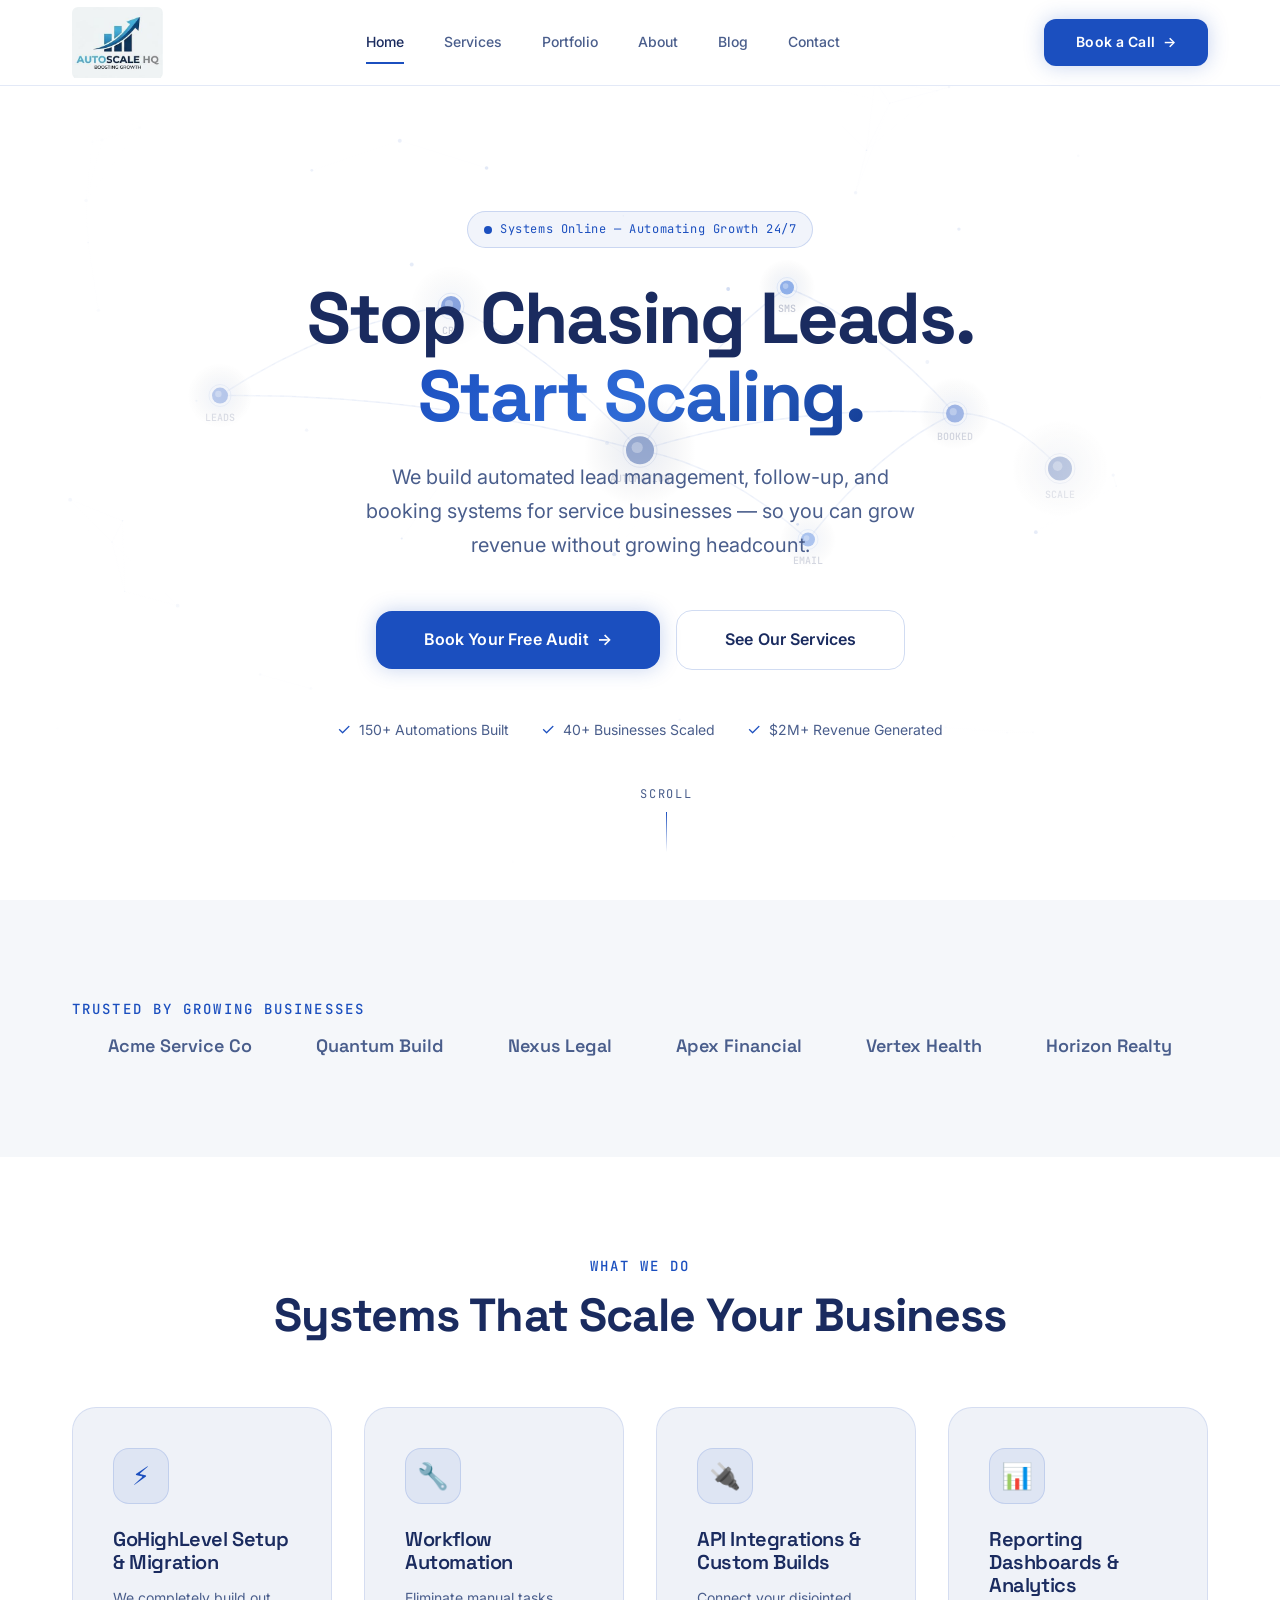
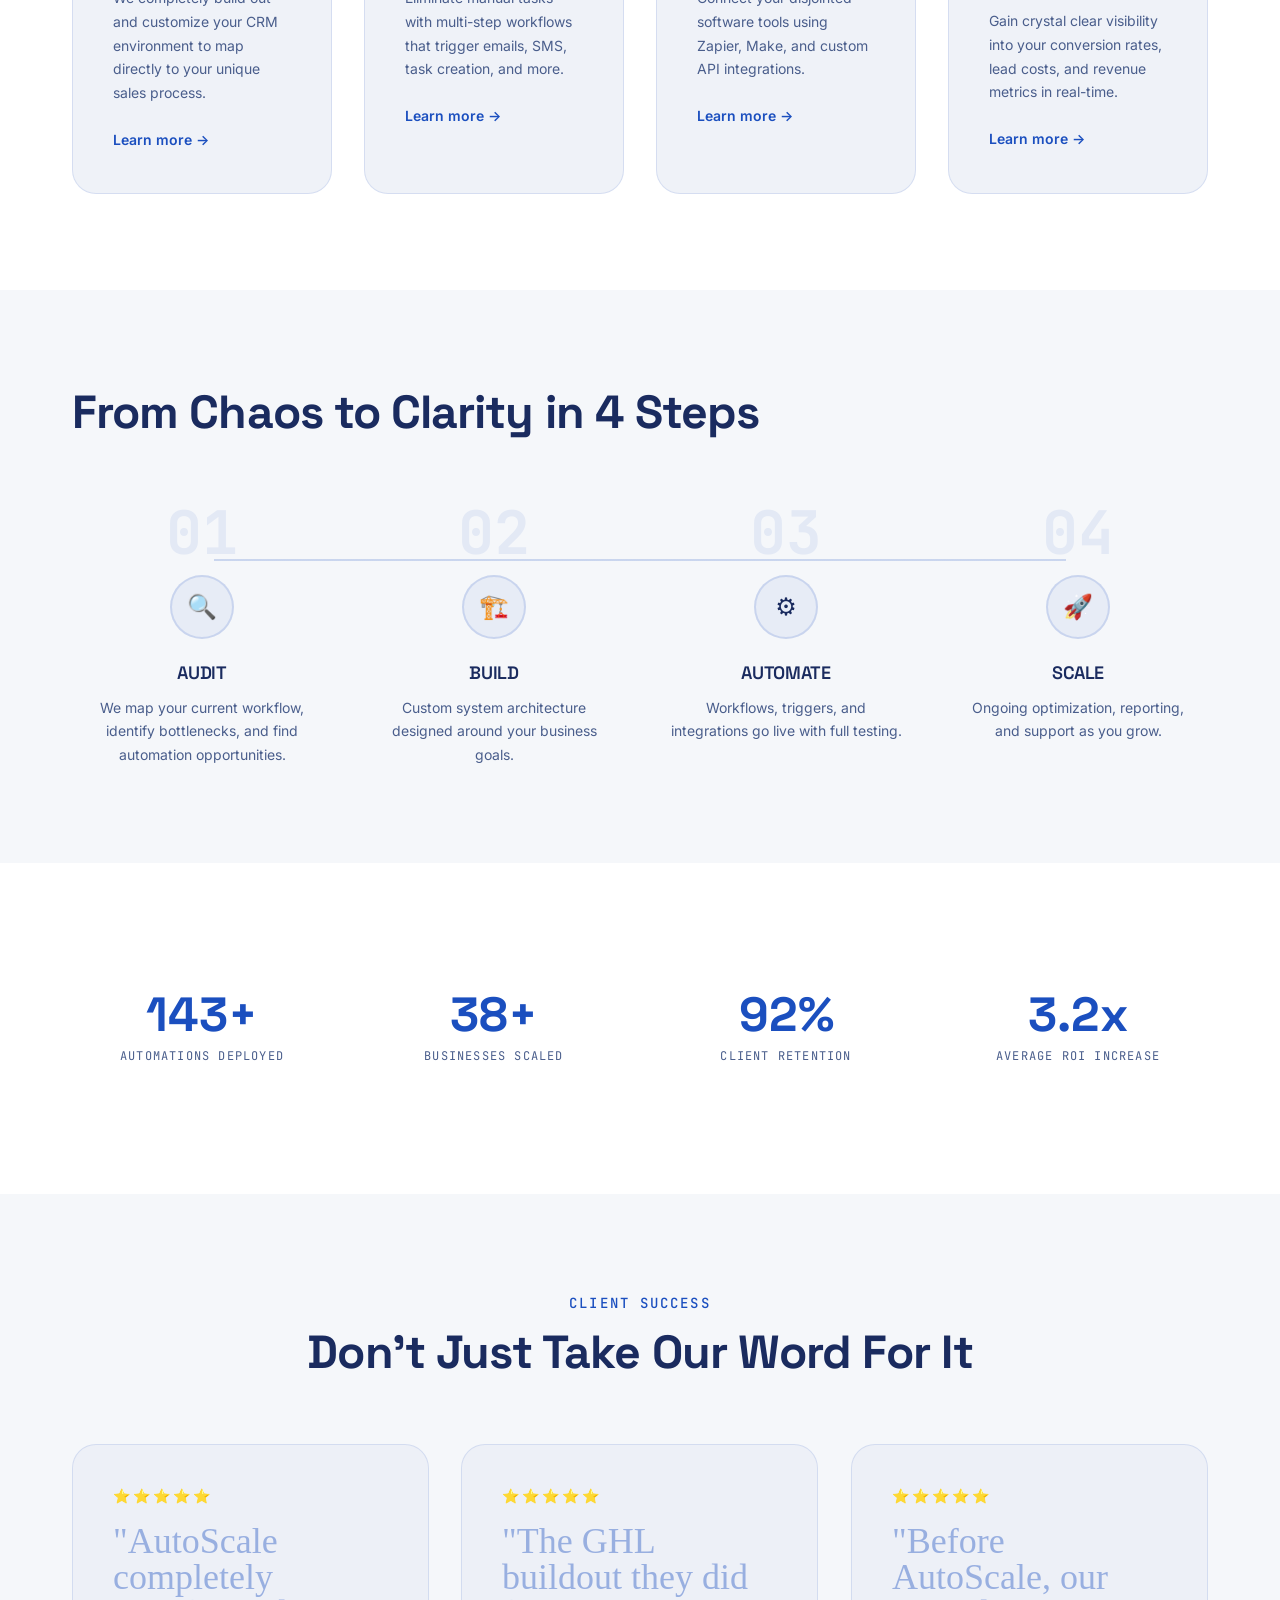
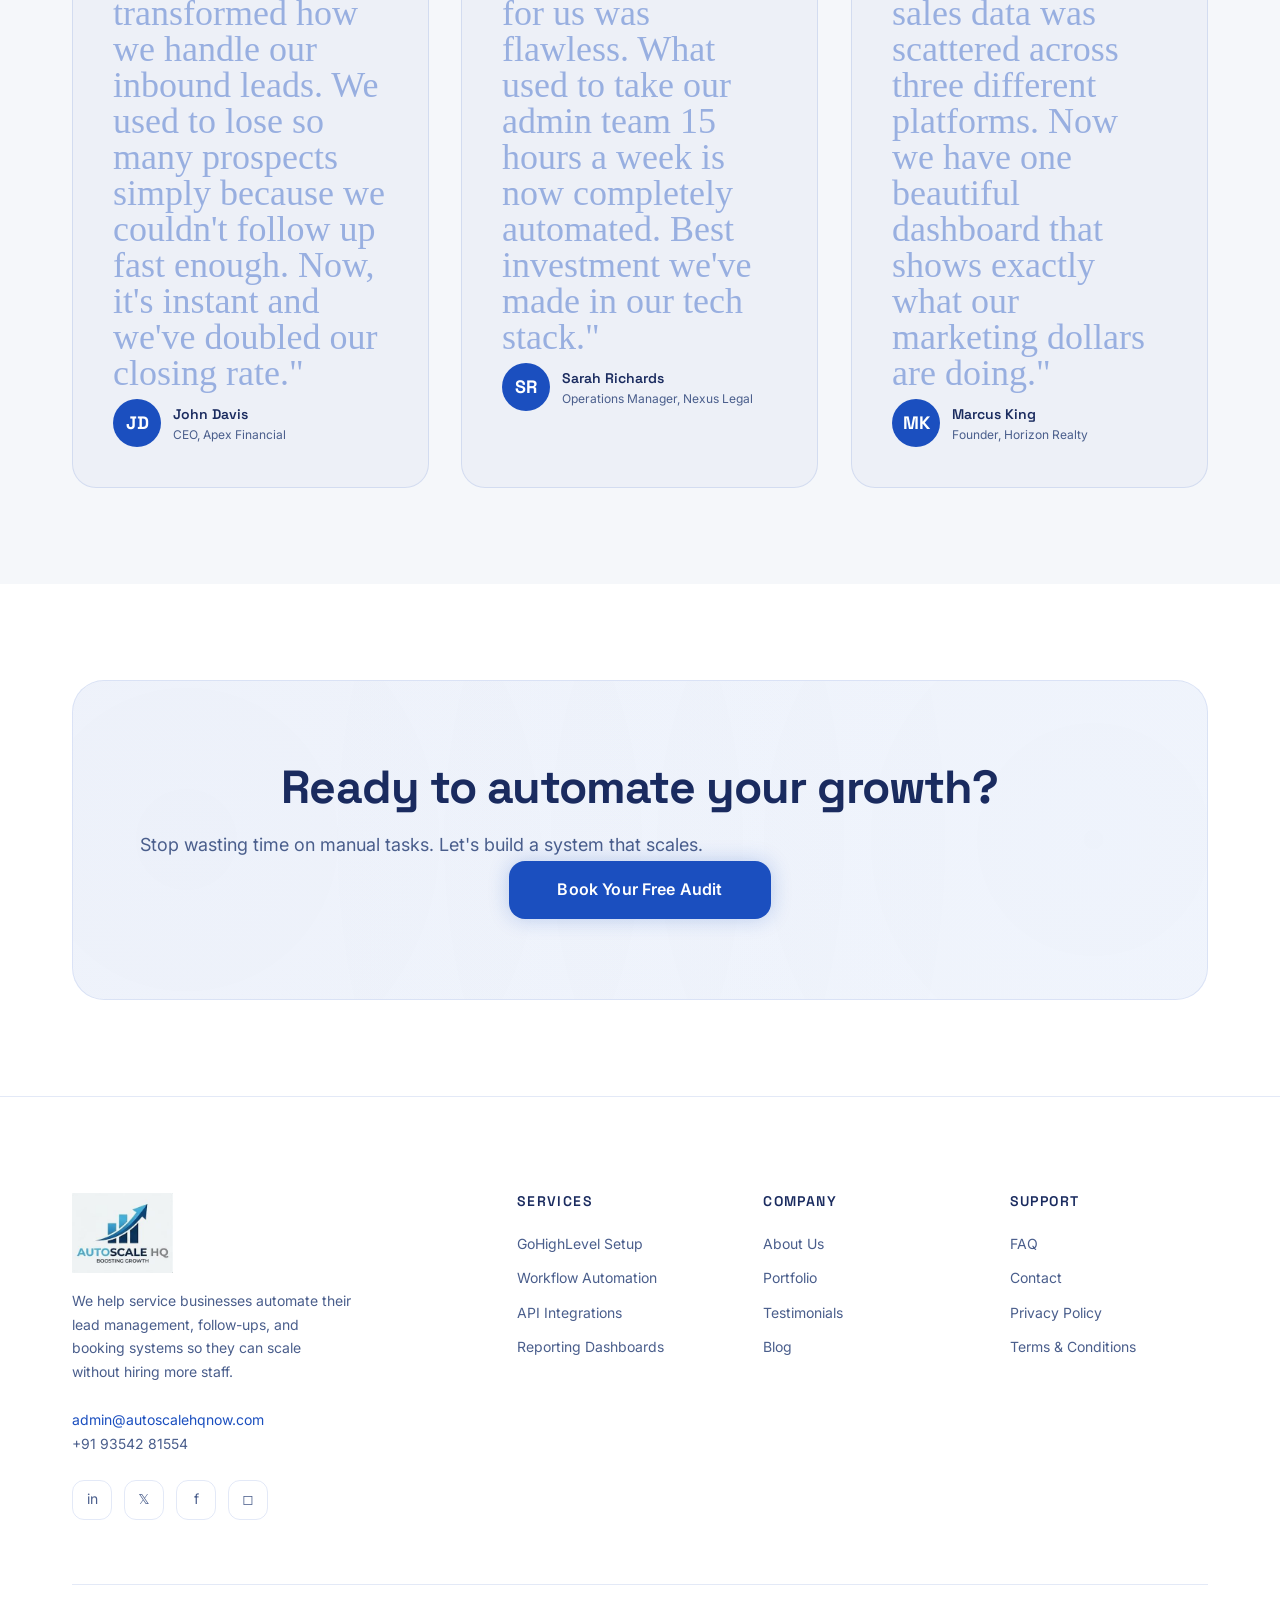
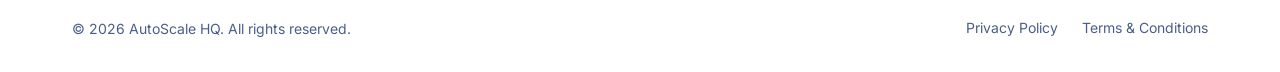
==== index.html @ 23f678e8 "feat: update logo and favicon suite, update phone number, and fix newsletter styling" ====
<!DOCTYPE html>
<html lang="en">
<head>
  <meta charset="UTF-8">
  <meta name="viewport" content="width=device-width, initial-scale=1.0">
  <title>Home — AutoScale HQ</title>
  <!-- Favicon -->
  <link rel="icon" type="image/png" sizes="32x32" href="assets/favicon-32x32.png">
  <link rel="icon" type="image/png" sizes="16x16" href="assets/favicon-16x16.png">
  <link rel="apple-touch-icon" sizes="180x180" href="assets/apple-touch-icon.png">
  <link rel="shortcut icon" href="favicon.ico">
  <meta name="description" content="We build automated lead management, follow-up, and booking systems for service businesses — so you can grow revenue without growing headcount.">
  <meta property="og:title" content="Home — AutoScale HQ">
  <meta property="og:description" content="We build automated lead management, follow-up, and booking systems for service businesses — so you can grow revenue without growing headcount.">
  <meta property="og:type" content="website">
  <link rel="preconnect" href="https://fonts.googleapis.com">
  <link rel="preconnect" href="https://fonts.gstatic.com" crossorigin>
  <link href="https://fonts.googleapis.com/css2?family=Inter:wght@400;500;600;700&family=JetBrains+Mono:wght@400;500&family=Space+Grotesk:wght@500;600;700&display=swap" rel="stylesheet">
  <link rel="stylesheet" href="css/design-system.css">
  <link rel="stylesheet" href="css/components.css">
  <link rel="stylesheet" href="css/animations.css">
  <link rel="stylesheet" href="css/pages.css">
  <link rel="stylesheet" href="css/hero.css">
</head>
<body>

  <!-- HERO SECTION -->
  <section class="hero" id="hero">
    <canvas id="hero-canvas" class="hero-canvas"></canvas>
    <div class="hero-overlay"></div>
    <div class="hero-content">
      <div class="hero-badge reveal">
        <span class="pulse"></span>
        Systems Online — Automating Growth 24/7
      </div>
      <h1 class="hero-title reveal stagger-1">
        Stop Chasing Leads.<br>
        <span class="highlight">Start Scaling.</span>
      </h1>
      <p class="hero-subtitle reveal stagger-2">We build automated lead management, follow-up, and booking systems for service businesses — so you can grow revenue without growing headcount.</p>
      <div class="hero-ctas reveal stagger-3">
        <a href="contact.html" id="btn-hero-book" class="btn btn-primary btn-lg btn-magnetic">Book Your Free Audit <span class="arrow">→</span></a>
        <a href="services.html" id="btn-hero-services" class="btn btn-ghost btn-lg">See Our Services</a>
      </div>
      <div class="hero-proof reveal stagger-4">
        <div class="hero-proof-item"><span class="hero-proof-icon">✓</span> 150+ Automations Built</div>
        <div class="hero-proof-item"><span class="hero-proof-icon">✓</span> 40+ Businesses Scaled</div>
        <div class="hero-proof-item"><span class="hero-proof-icon">✓</span> $2M+ Revenue Generated</div>
      </div>
    </div>
    <div class="hero-scroll reveal stagger-5">
      <span>Scroll</span>
      <div class="hero-scroll-line"></div>
    </div>
  </section>

  <!-- TRUSTED BY SECTION -->
  <section class="section section-medium" id="trusted-by">
    <div class="container">
      <div class="section-label text-center mb-4 reveal">Trusted by growing businesses</div>
      <div class="logo-bar reveal stagger-1" data-stagger>
        <div class="logo-bar-item">Acme Service Co</div>
        <div class="logo-bar-item">Quantum Build</div>
        <div class="logo-bar-item">Nexus Legal</div>
        <div class="logo-bar-item">Apex Financial</div>
        <div class="logo-bar-item">Vertex Health</div>
        <div class="logo-bar-item">Horizon Realty</div>
      </div>
    </div>
  </section>

  <!-- SERVICES OVERVIEW SECTION -->
  <section class="section section-dark" id="services-overview">
    <div class="container">
      <div class="section-header text-center reveal">
        <div class="section-label">What We Do</div>
        <h2 class="section-title">Systems That Scale Your Business</h2>
      </div>
      
      <div class="grid grid-4 gap-6" data-stagger>
        <!-- Service 1 -->
        <div class="card-glass reveal">
          <div class="card-icon">⚡</div>
          <h3 class="card-title">GoHighLevel Setup & Migration</h3>
          <p class="card-text">We completely build out and customize your CRM environment to map directly to your unique sales process.</p>
          <a href="services.html#gohighlevel" id="link-service-ghl" class="card-link">Learn more →</a>
        </div>
        
        <!-- Service 2 -->
        <div class="card-glass reveal">
          <div class="card-icon">🔧</div>
          <h3 class="card-title">Workflow Automation</h3>
          <p class="card-text">Eliminate manual tasks with multi-step workflows that trigger emails, SMS, task creation, and more.</p>
          <a href="services.html#workflow" id="link-service-workflow" class="card-link">Learn more →</a>
        </div>
        
        <!-- Service 3 -->
        <div class="card-glass reveal">
          <div class="card-icon">🔌</div>
          <h3 class="card-title">API Integrations & Custom Builds</h3>
          <p class="card-text">Connect your disjointed software tools using Zapier, Make, and custom API integrations.</p>
          <a href="services.html#api" id="link-service-api" class="card-link">Learn more →</a>
        </div>
        
        <!-- Service 4 -->
        <div class="card-glass reveal">
          <div class="card-icon">📊</div>
          <h3 class="card-title">Reporting Dashboards & Analytics</h3>
          <p class="card-text">Gain crystal clear visibility into your conversion rates, lead costs, and revenue metrics in real-time.</p>
          <a href="services.html#analytics" id="link-service-analytics" class="card-link">Learn more →</a>
        </div>
      </div>
    </div>
  </section>

  <!-- PROCESS SECTION -->
  <section class="section section-medium" id="process">
    <div class="container">
      <div class="section-header reveal">
        <h2 class="section-title">From Chaos to Clarity in 4 Steps</h2>
      </div>
      
      <div class="process-grid" data-stagger>
        <!-- Step 1 -->
        <div class="process-step reveal">
          <div class="process-number">01</div>
          <div class="process-icon">🔍</div>
          <h3 class="process-title">AUDIT</h3>
          <p class="process-text">We map your current workflow, identify bottlenecks, and find automation opportunities.</p>
        </div>
        
        <!-- Step 2 -->
        <div class="process-step reveal">
          <div class="process-number">02</div>
          <div class="process-icon">🏗️</div>
          <h3 class="process-title">BUILD</h3>
          <p class="process-text">Custom system architecture designed around your business goals.</p>
        </div>
        
        <!-- Step 3 -->
        <div class="process-step reveal">
          <div class="process-number">03</div>
          <div class="process-icon">⚙️</div>
          <h3 class="process-title">AUTOMATE</h3>
          <p class="process-text">Workflows, triggers, and integrations go live with full testing.</p>
        </div>
        
        <!-- Step 4 -->
        <div class="process-step reveal">
          <div class="process-number">04</div>
          <div class="process-icon">🚀</div>
          <h3 class="process-title">SCALE</h3>
          <p class="process-text">Ongoing optimization, reporting, and support as you grow.</p>
        </div>
      </div>
    </div>
  </section>

  <!-- RESULTS / PROOF SECTION -->
  <section class="section section-dark" id="results">
    <div class="container">
      <div class="stats-grid" data-stagger>
        <div class="stat-item reveal">
          <div class="stat-number" data-count="150" data-suffix="+">150+</div>
          <div class="stat-label">Automations Deployed</div>
        </div>
        <div class="stat-item reveal">
          <div class="stat-number" data-count="40" data-suffix="+">40+</div>
          <div class="stat-label">Businesses Scaled</div>
        </div>
        <div class="stat-item reveal">
          <div class="stat-number" data-count="97" data-suffix="%">97%</div>
          <div class="stat-label">Client Retention</div>
        </div>
        <div class="stat-item reveal">
          <div class="stat-number" data-count="3" data-suffix=".2x">3.2x</div>
          <div class="stat-label">Average ROI Increase</div>
        </div>
      </div>
    </div>
  </section>

  <!-- TESTIMONIAL SPOTLIGHT SECTION -->
  <section class="section section-medium" id="testimonials">
    <div class="container">
      <div class="section-header text-center reveal">
        <div class="section-label">Client Success</div>
        <h2 class="section-title">Don't Just Take Our Word For It</h2>
      </div>
      
      <div class="grid grid-3 gap-6" data-stagger>
        <div class="testimonial-card reveal">
          <div class="testimonial-stars">⭐⭐⭐⭐⭐</div>
          <div class="testimonial-quote">"AutoScale completely transformed how we handle our inbound leads. We used to lose so many prospects simply because we couldn't follow up fast enough. Now, it's instant and we've doubled our closing rate."</div>
          <div class="testimonial-author">
            <div class="testimonial-avatar">JD</div>
            <div>
              <div class="testimonial-name">John Davis</div>
              <div class="testimonial-role">CEO, Apex Financial</div>
            </div>
          </div>
        </div>

        <div class="testimonial-card reveal">
          <div class="testimonial-stars">⭐⭐⭐⭐⭐</div>
          <div class="testimonial-quote">"The GHL buildout they did for us was flawless. What used to take our admin team 15 hours a week is now completely automated. Best investment we've made in our tech stack."</div>
          <div class="testimonial-author">
            <div class="testimonial-avatar">SR</div>
            <div>
              <div class="testimonial-name">Sarah Richards</div>
              <div class="testimonial-role">Operations Manager, Nexus Legal</div>
            </div>
          </div>
        </div>

        <div class="testimonial-card reveal">
          <div class="testimonial-stars">⭐⭐⭐⭐⭐</div>
          <div class="testimonial-quote">"Before AutoScale, our sales data was scattered across three different platforms. Now we have one beautiful dashboard that shows exactly what our marketing dollars are doing."</div>
          <div class="testimonial-author">
            <div class="testimonial-avatar">MK</div>
            <div>
              <div class="testimonial-name">Marcus King</div>
              <div class="testimonial-role">Founder, Horizon Realty</div>
            </div>
          </div>
        </div>
      </div>
    </div>
  </section>

  <!-- CTA BANNER SECTION -->
  <section class="section section-dark" id="cta-banner-section">
    <div class="container">
      <div class="cta-banner reveal">
        <h2 class="section-title">Ready to automate your growth?</h2>
        <p class="section-subtitle">Stop wasting time on manual tasks. Let's build a system that scales.</p>
        <a href="contact.html" id="btn-bottom-cta" class="btn btn-primary btn-lg btn-magnetic">Book Your Free Audit</a>
      </div>
    </div>
  </section>

  <script src="js/node-graph.js"></script>
  <script src="js/components.js"></script>
  <script src="js/animations.js"></script>
</body>
</html>
---- css/design-system.css ----
/* ============================================
   AUTOSCALE HQ — Design System
   Tokens · Reset · Typography · Utilities
   ============================================ */

/* --- Design Tokens --- */
:root {
  /* Colors — Primary */
  --color-ink: #FFFFFF;
  --color-ink-light: #F5F7FA;
  --color-surface: #EDF0F7;
  --color-surface-2: #E2E7F0;
  --color-surface-3: #D8DEE9;
  --color-paper: #0B0F14;
  --color-paper-dark: #1A2030;

  /* Colors — Accents */
  --color-teal: #1B4FBF;
  --color-teal-dark: #143D94;
  --color-teal-light: #2E6AD6;
  --color-amber: #1B4FBF;
  --color-amber-dark: #143D94;
  --color-amber-light: #2E6AD6;
  --color-danger: #DC2626;

  /* Colors — Text */
  --color-text: #1A2B5F;
  --color-text-muted: #4A5E8C;
  --color-text-dark: #FFFFFF;

  /* Colors — Borders & Overlays */
  --color-border: rgba(27, 79, 191, 0.12);
  --color-border-light: rgba(27, 79, 191, 0.20);

  /* Glow FX */
  --glow-teal: 0 0 20px rgba(27, 79, 191, 0.25);
  --glow-teal-lg: 0 0 40px rgba(27, 79, 191, 0.15);
  --glow-amber: 0 0 20px rgba(27, 79, 191, 0.25);

  /* Typography */
  --font-heading: 'Space Grotesk', system-ui, -apple-system, sans-serif;
  --font-body: 'Inter', system-ui, -apple-system, sans-serif;
  --font-mono: 'JetBrains Mono', 'Fira Code', monospace;

  /* Type Scale */
  --text-xs: 0.75rem;
  --text-sm: 0.875rem;
  --text-base: 1rem;
  --text-lg: 1.125rem;
  --text-xl: 1.25rem;
  --text-2xl: 1.5rem;
  --text-3xl: 1.875rem;
  --text-4xl: 2.25rem;
  --text-5xl: 3rem;
  --text-6xl: 3.75rem;
  --text-7xl: 4.5rem;

  /* Spacing (4px base) */
  --space-1: 0.25rem;
  --space-2: 0.5rem;
  --space-3: 0.75rem;
  --space-4: 1rem;
  --space-5: 1.5rem;
  --space-6: 2rem;
  --space-7: 2.5rem;
  --space-8: 3rem;
  --space-9: 4rem;
  --space-10: 5rem;
  --space-11: 6rem;
  --space-12: 8rem;

  /* Radii */
  --radius-sm: 0.375rem;
  --radius-md: 0.75rem;
  --radius-lg: 1rem;
  --radius-xl: 1.5rem;
  --radius-2xl: 2rem;
  --radius-full: 9999px;

  /* Shadows */
  --shadow-sm: 0 1px 3px rgba(27, 79, 191, 0.08);
  --shadow-md: 0 4px 12px rgba(27, 79, 191, 0.10);
  --shadow-lg: 0 8px 32px rgba(27, 79, 191, 0.12);
  --shadow-xl: 0 16px 48px rgba(27, 79, 191, 0.15);

  /* Transitions */
  --ease-out: cubic-bezier(0.25, 1, 0.5, 1);
  --transition-fast: 150ms ease;
  --transition-base: 300ms ease;
  --transition-slow: 500ms ease;
  --transition-spring: 500ms var(--ease-out);

  /* Layout */
  --container-max: 1200px;
  --container-narrow: 800px;
  --nav-height: 86px;
}

/* --- Modern Reset --- */
*,
*::before,
*::after {
  margin: 0;
  padding: 0;
  box-sizing: border-box;
}

html {
  scroll-behavior: smooth;
  scroll-padding-top: var(--nav-height);
  -webkit-text-size-adjust: 100%;
  text-size-adjust: 100%;
}

body {
  font-family: var(--font-body);
  font-size: var(--text-base);
  line-height: 1.6;
  color: var(--color-text);
  background-color: var(--color-ink);
  -webkit-font-smoothing: antialiased;
  -moz-osx-font-smoothing: grayscale;
  overflow-x: hidden;
  min-height: 100dvh;
}

img, video, svg, picture {
  display: block;
  max-width: 100%;
  height: auto;
}

a {
  color: inherit;
  text-decoration: none;
}

ul, ol { list-style: none; }

button, input, textarea, select {
  font: inherit;
  color: inherit;
  border: none;
  background: none;
  outline: none;
}

button { cursor: pointer; }

table {
  border-collapse: collapse;
  border-spacing: 0;
}

/* --- Typography --- */
h1, h2, h3, h4, h5, h6 {
  font-family: var(--font-heading);
  font-weight: 700;
  line-height: 1.15;
  letter-spacing: -0.02em;
  color: var(--color-text);
}

h1 { font-size: clamp(2.5rem, 5vw + 1rem, var(--text-7xl)); }
h2 { font-size: clamp(2rem, 3vw + 0.5rem, var(--text-5xl)); }
h3 { font-size: clamp(1.5rem, 2vw + 0.25rem, var(--text-3xl)); }
h4 { font-size: var(--text-2xl); }
h5 { font-size: var(--text-xl); }
h6 { font-size: var(--text-lg); }

p {
  color: var(--color-text-muted);
  line-height: 1.7;
  max-width: 65ch;
}

.mono { font-family: var(--font-mono); }

strong { font-weight: 600; }

/* --- Layout Utilities --- */
.container {
  width: 100%;
  max-width: var(--container-max);
  margin-inline: auto;
  padding-inline: var(--space-6);
}

.container-narrow { max-width: var(--container-narrow); }

.flex          { display: flex; }
.flex-col      { flex-direction: column; }
.flex-wrap     { flex-wrap: wrap; }
.items-center  { align-items: center; }
.items-start   { align-items: flex-start; }
.justify-center{ justify-content: center; }
.justify-between{ justify-content: space-between; }

.gap-1 { gap: var(--space-1); }
.gap-2 { gap: var(--space-2); }
.gap-3 { gap: var(--space-3); }
.gap-4 { gap: var(--space-4); }
.gap-5 { gap: var(--space-5); }
.gap-6 { gap: var(--space-6); }
.gap-8 { gap: var(--space-8); }

.grid   { display: grid; }
.grid-2 { grid-template-columns: repeat(2, 1fr); }
.grid-3 { grid-template-columns: repeat(3, 1fr); }
.grid-4 { grid-template-columns: repeat(4, 1fr); }

.text-center { text-align: center; }
.text-left   { text-align: left; }
.mx-auto     { margin-inline: auto; }

/* --- Section Foundations --- */
.section {
  padding: var(--space-11) 0;
  position: relative;
}

.section-dark   { background-color: var(--color-ink); }
.section-medium { background-color: var(--color-ink-light); }

.section-light {
  background-color: var(--color-paper);
  color: var(--color-text-dark);
}
.section-light h1,
.section-light h2,
.section-light h3,
.section-light h4 { color: var(--color-text-dark); }
.section-light p  { color: #B0BEC5; }
.section-light .section-label { color: var(--color-teal-light); }

.section-gradient {
  background: linear-gradient(135deg, var(--color-ink) 0%, var(--color-surface) 50%, var(--color-ink) 100%);
}

/* Section header pattern */
.section-label {
  font-family: var(--font-mono);
  font-size: var(--text-sm);
  font-weight: 500;
  color: var(--color-teal);
  text-transform: uppercase;
  letter-spacing: 0.15em;
  margin-bottom: var(--space-3);
  display: inline-block;
}

.section-title { margin-bottom: var(--space-4); }

.section-subtitle {
  font-size: var(--text-lg);
  color: var(--color-text-muted);
  max-width: 600px;
}

.section-header { margin-bottom: var(--space-9); }

/* --- Text Utilities --- */
.text-teal   { color: var(--color-teal); }
.text-amber  { color: var(--color-amber); }
.text-muted  { color: var(--color-text-muted); }

.text-gradient {
  background: linear-gradient(135deg, var(--color-teal) 0%, var(--color-amber) 100%);
  -webkit-background-clip: text;
  -webkit-text-fill-color: transparent;
  background-clip: text;
}

.sr-only {
  position: absolute;
  width: 1px; height: 1px;
  padding: 0; margin: -1px;
  overflow: hidden;
  clip: rect(0, 0, 0, 0);
  white-space: nowrap;
  border: 0;
}

/* --- Scroll Progress Bar --- */
.scroll-progress {
  position: fixed;
  top: 0; left: 0; right: 0;
  height: 3px;
  background: linear-gradient(90deg, var(--color-teal), var(--color-amber));
  transform-origin: 0 50%;
  transform: scaleX(0);
  z-index: 10000;
  pointer-events: none;
}

/* --- Divider --- */
.divider {
  width: 60px;
  height: 3px;
  background: linear-gradient(90deg, var(--color-teal), var(--color-amber));
  border-radius: var(--radius-full);
  margin: var(--space-6) auto;
}

/* --- Responsive --- */
@media (max-width: 1024px) {
  .grid-4 { grid-template-columns: repeat(2, 1fr); }
  .grid-3 { grid-template-columns: repeat(2, 1fr); }
}

@media (max-width: 768px) {
  .grid-4,
  .grid-3,
  .grid-2 { grid-template-columns: 1fr; }
  .section { padding: var(--space-9) 0; }
  .container { padding-inline: var(--space-4); }
  :root { --nav-height: 76px; }
}
---- css/components.css ----
/* ============================================
   AUTOSCALE HQ — Components
   Nav · Footer · Buttons · Cards · UI Elements
   ============================================ */

/* ========== BUTTONS ========== */
.btn {
  display: inline-flex;
  align-items: center;
  justify-content: center;
  gap: var(--space-2);
  padding: var(--space-3) var(--space-6);
  font-family: var(--font-body);
  font-size: var(--text-sm);
  font-weight: 600;
  border-radius: var(--radius-md);
  transition: all var(--transition-base);
  position: relative;
  overflow: hidden;
  white-space: nowrap;
  cursor: pointer;
  letter-spacing: 0.01em;
}

.btn-primary {
  background: var(--color-teal);
  color: var(--color-ink);
  box-shadow: var(--glow-teal);
}
.btn-primary:hover {
  background: var(--color-teal-light);
  box-shadow: var(--glow-teal), 0 4px 20px rgba(27, 79, 191, 0.3);
  transform: translateY(-2px);
}

.btn-secondary {
  background: var(--color-amber);
  color: var(--color-ink);
}
.btn-secondary:hover {
  background: var(--color-amber-light);
  transform: translateY(-2px);
  box-shadow: var(--glow-amber);
}

.btn-ghost {
  background: transparent;
  color: var(--color-text);
  border: 1px solid var(--color-border-light);
}
.btn-ghost:hover {
  border-color: var(--color-teal);
  color: var(--color-teal);
  background: rgba(27, 79, 191, 0.05);
}

.btn-lg {
  padding: var(--space-4) var(--space-8);
  font-size: var(--text-base);
  border-radius: var(--radius-lg);
}

.btn-sm {
  padding: var(--space-2) var(--space-4);
  font-size: var(--text-xs);
}

/* Arrow animation on buttons */
.btn .arrow {
  transition: transform var(--transition-base);
  display: inline-block;
}
.btn:hover .arrow {
  transform: translateX(4px);
}

/* ========== CARDS ========== */

/* Glassmorphism card with mouse-tracking glow */
.card-glass {
  background: rgba(237, 240, 247, 0.85);
  backdrop-filter: blur(16px) saturate(180%);
  -webkit-backdrop-filter: blur(16px) saturate(180%);
  border: 1px solid var(--color-border);
  border-radius: var(--radius-xl);
  padding: var(--space-7);
  transition: all var(--transition-base);
  position: relative;
  overflow: hidden;
}

.card-glass::before {
  content: '';
  position: absolute;
  inset: 0;
  background: radial-gradient(
    600px circle at var(--mouse-x, 50%) var(--mouse-y, 50%),
    rgba(27, 79, 191, 0.06),
    transparent 40%
  );
  opacity: 0;
  transition: opacity var(--transition-base);
  pointer-events: none;
}

.card-glass:hover {
  border-color: rgba(27, 79, 191, 0.25);
  transform: translateY(-4px);
  box-shadow: var(--shadow-lg);
}

.card-glass:hover::before {
  opacity: 1;
}

/* Solid card */
.card-solid {
  background: var(--color-surface);
  border: 1px solid var(--color-border);
  border-radius: var(--radius-xl);
  padding: var(--space-7);
  transition: all var(--transition-base);
}
.card-solid:hover {
  transform: translateY(-4px);
  box-shadow: var(--shadow-lg);
  border-color: var(--color-border-light);
}

/* Animated rotating-border card */
@property --glow-angle {
  syntax: '<angle>';
  inherits: false;
  initial-value: 0deg;
}

.card-glow {
  position: relative;
  background: var(--color-surface);
  border-radius: var(--radius-xl);
  padding: var(--space-7);
  border: 2px solid transparent;
  transition: all var(--transition-base);
}
.card-glow::before {
  content: '';
  position: absolute;
  inset: -2px;
  background: conic-gradient(from var(--glow-angle), var(--color-teal), var(--color-teal-light), var(--color-teal));
  border-radius: inherit;
  z-index: -1;
  animation: rotate-glow 6s linear infinite;
  opacity: 0;
  transition: opacity var(--transition-base);
}
.card-glow::after {
  content: '';
  position: absolute;
  inset: 0;
  background: var(--color-surface);
  border-radius: calc(var(--radius-xl) - 2px);
  z-index: -1;
}
.card-glow:hover::before { opacity: 1; }

@keyframes rotate-glow {
  to { --glow-angle: 360deg; }
}

/* Card sub-elements */
.card-icon {
  width: 56px;
  height: 56px;
  border-radius: var(--radius-lg);
  display: flex;
  align-items: center;
  justify-content: center;
  font-size: 1.6rem;
  margin-bottom: var(--space-5);
  background: rgba(27, 79, 191, 0.08);
  color: var(--color-teal);
  border: 1px solid rgba(27, 79, 191, 0.15);
}
.card-icon.amber {
  background: rgba(27, 79, 191, 0.06);
  color: var(--color-amber);
  border-color: rgba(27, 79, 191, 0.12);
}

.card-title {
  font-family: var(--font-heading);
  font-size: var(--text-xl);
  font-weight: 600;
  margin-bottom: var(--space-3);
  color: var(--color-text);
}

.card-text {
  font-size: var(--text-sm);
  color: var(--color-text-muted);
  line-height: 1.7;
}

.card-link {
  display: inline-flex;
  align-items: center;
  gap: var(--space-2);
  font-size: var(--text-sm);
  font-weight: 600;
  color: var(--color-teal);
  margin-top: var(--space-5);
  transition: gap var(--transition-base);
}
.card-link:hover {
  gap: var(--space-3);
}

/* ========== NAVIGATION ========== */
.site-header {
  position: fixed;
  top: 0; left: 0; right: 0;
  height: var(--nav-height);
  z-index: 1000;
  background: rgba(255, 255, 255, 0.9);
  backdrop-filter: blur(20px) saturate(180%);
  -webkit-backdrop-filter: blur(20px) saturate(180%);
  border-bottom: 1px solid var(--color-border);
  transition: all var(--transition-base);
}
.site-header.scrolled {
  background: rgba(255, 255, 255, 0.98);
  box-shadow: var(--shadow-md);
}

.header-container {
  max-width: var(--container-max);
  margin-inline: auto;
  padding-inline: var(--space-6);
  height: 100%;
  display: flex;
  align-items: center;
  justify-content: space-between;
}

/* Logo */
.nav-logo-link {
  display: flex;
  align-items: center;
  gap: var(--space-3);
  text-decoration: none;
}
.nav-logo-img {
  height: 72px;
  max-height: calc(var(--nav-height) - 14px);
  width: auto;
  border-radius: var(--radius-sm);
  object-fit: contain;
}
/* Fallback text logo if image fails */
.nav-logo-text {
  font-family: var(--font-heading);
  font-size: var(--text-xl);
  font-weight: 700;
  color: var(--color-text);
}
.nav-logo-text .accent { color: var(--color-teal); }

/* Nav links */
.nav-links {
  display: flex;
  align-items: center;
  gap: var(--space-7);
}

.nav-item {
  font-size: var(--text-sm);
  font-weight: 500;
  color: var(--color-text-muted);
  transition: color var(--transition-fast);
  position: relative;
  padding: var(--space-2) 0;
}
.nav-item::after {
  content: '';
  position: absolute;
  bottom: -2px; left: 0;
  width: 0; height: 2px;
  background: var(--color-teal);
  transition: width var(--transition-base);
}
.nav-item:hover,
.nav-item.active { color: var(--color-text); }
.nav-item.active::after,
.nav-item:hover::after { width: 100%; }

.header-cta {
  display: flex;
  align-items: center;
  gap: var(--space-4);
}

/* Mobile hamburger */
.mobile-toggle {
  display: none;
  flex-direction: column;
  gap: 6px;
  cursor: pointer;
  z-index: 1001;
  padding: var(--space-2);
  background: none;
  border: none;
}
.mobile-toggle span {
  display: block;
  width: 24px; height: 2px;
  background: var(--color-text);
  transition: all var(--transition-base);
  border-radius: 2px;
}
.mobile-toggle.active span:nth-child(1) {
  transform: rotate(45deg) translate(5px, 6px);
}
.mobile-toggle.active span:nth-child(2) { opacity: 0; }
.mobile-toggle.active span:nth-child(3) {
  transform: rotate(-45deg) translate(5px, -6px);
}

/* Slide-in mobile nav */
.mobile-nav {
  position: fixed;
  top: 0; right: -100%;
  width: min(320px, 85vw);
  height: 100dvh;
  background: var(--color-ink);
  border-left: 1px solid var(--color-border);
  padding: calc(var(--nav-height) + var(--space-8)) var(--space-6) var(--space-6);
  display: flex;
  flex-direction: column;
  gap: var(--space-2);
  transition: right var(--transition-spring);
  z-index: 999;
  overflow-y: auto;
}
.mobile-nav.open { right: 0; }

.mobile-nav .nav-item {
  font-size: var(--text-lg);
  padding: var(--space-4) 0;
  border-bottom: 1px solid var(--color-border);
  display: block;
}
.mobile-nav .nav-item::after { display: none; }

.mobile-nav .btn {
  margin-top: var(--space-4);
  width: 100%;
  justify-content: center;
}

.mobile-overlay {
  position: fixed;
  inset: 0;
  background: rgba(26, 43, 95, 0.3);
  z-index: 998;
  opacity: 0;
  pointer-events: none;
  transition: opacity var(--transition-base);
}
.mobile-overlay.open {
  opacity: 1;
  pointer-events: auto;
}

@media (max-width: 900px) {
  .nav-links,
  .header-cta { display: none; }
  .mobile-toggle { display: flex; }
}

/* ========== FOOTER ========== */
.site-footer {
  background: var(--color-ink);
  border-top: 1px solid var(--color-border);
  padding: var(--space-11) 0 var(--space-6);
}

.footer-grid {
  display: grid;
  grid-template-columns: 2fr 1fr 1fr 1fr;
  gap: var(--space-8);
  margin-bottom: var(--space-9);
}

.footer-brand { padding-right: var(--space-6); }

.footer-brand-logo {
  height: 80px;
  width: auto;
  object-fit: contain;
  margin-bottom: var(--space-4);
}

.footer-brand p {
  font-size: var(--text-sm);
  color: var(--color-text-muted);
  margin-bottom: var(--space-5);
  max-width: 280px;
}

.footer-socials {
  display: flex;
  gap: var(--space-3);
}

.footer-social-link {
  width: 40px; height: 40px;
  border-radius: var(--radius-md);
  border: 1px solid var(--color-border);
  display: flex;
  align-items: center;
  justify-content: center;
  color: var(--color-text-muted);
  transition: all var(--transition-base);
  font-size: var(--text-sm);
}
.footer-social-link:hover {
  border-color: var(--color-teal);
  color: var(--color-teal);
  background: rgba(27, 79, 191, 0.05);
  transform: translateY(-2px);
}

.footer-col-title {
  font-family: var(--font-heading);
  font-size: var(--text-sm);
  font-weight: 600;
  color: var(--color-text);
  text-transform: uppercase;
  letter-spacing: 0.1em;
  margin-bottom: var(--space-5);
}

.footer-links {
  display: flex;
  flex-direction: column;
  gap: var(--space-3);
}

.footer-link {
  font-size: var(--text-sm);
  color: var(--color-text-muted);
  transition: color var(--transition-fast);
}
.footer-link:hover { color: var(--color-teal); }

.footer-bottom {
  padding-top: var(--space-6);
  border-top: 1px solid var(--color-border);
  display: flex;
  justify-content: space-between;
  align-items: center;
  flex-wrap: wrap;
  gap: var(--space-4);
}

.footer-copyright {
  font-size: var(--text-sm);
  color: var(--color-text-muted);
}

.footer-legal-links {
  display: flex;
  gap: var(--space-5);
}

@media (max-width: 1024px) {
  .footer-grid { grid-template-columns: 1fr 1fr; }
  .footer-brand { grid-column: span 2; }
}
@media (max-width: 768px) {
  .footer-grid { grid-template-columns: 1fr; }
  .footer-brand { grid-column: span 1; }
  .footer-bottom {
    flex-direction: column;
    text-align: center;
  }
}

/* ========== STATS ========== */
.stats-grid {
  display: grid;
  grid-template-columns: repeat(4, 1fr);
  gap: var(--space-6);
}

.stat-item {
  text-align: center;
  padding: var(--space-6);
}

.stat-number {
  font-family: var(--font-heading);
  font-size: var(--text-5xl);
  font-weight: 700;
  color: var(--color-teal);
  line-height: 1;
  margin-bottom: var(--space-2);
}

.stat-suffix {
  font-size: var(--text-3xl);
}

.stat-label {
  font-family: var(--font-mono);
  font-size: var(--text-xs);
  color: var(--color-text-muted);
  text-transform: uppercase;
  letter-spacing: 0.1em;
}

@media (max-width: 768px) {
  .stats-grid { grid-template-columns: repeat(2, 1fr); }
  .stat-number { font-size: var(--text-4xl); }
}

/* ========== BADGES / TAGS ========== */
.badge {
  display: inline-flex;
  align-items: center;
  gap: var(--space-1);
  padding: var(--space-1) var(--space-3);
  font-family: var(--font-mono);
  font-size: var(--text-xs);
  font-weight: 500;
  border-radius: var(--radius-full);
  border: 1px solid;
}

.badge-teal {
  color: var(--color-teal);
  border-color: rgba(27, 79, 191, 0.25);
  background: rgba(27, 79, 191, 0.06);
}

.badge-amber {
  color: var(--color-amber);
  border-color: rgba(27, 79, 191, 0.25);
  background: rgba(27, 79, 191, 0.06);
}

/* ========== LOGO BAR (Trusted-By) ========== */
.logo-bar {
  display: flex;
  align-items: center;
  justify-content: center;
  gap: var(--space-9);
  flex-wrap: wrap;
  opacity: 0.35;
  transition: opacity var(--transition-slow);
}
.logo-bar:hover { opacity: 0.55; }

.logo-bar-item {
  font-family: var(--font-heading);
  font-size: var(--text-lg);
  font-weight: 600;
  color: var(--color-text-muted);
  white-space: nowrap;
}

/* ========== PROCESS STEPS ========== */
.process-grid {
  display: grid;
  grid-template-columns: repeat(4, 1fr);
  gap: var(--space-6);
  position: relative;
}
.process-grid::before {
  content: '';
  position: absolute;
  top: 56px;
  left: 12.5%; right: 12.5%;
  height: 2px;
  background: linear-gradient(90deg, var(--color-teal), var(--color-amber));
  opacity: 0.2;
}

.process-step {
  text-align: center;
  position: relative;
}

.process-number {
  font-family: var(--font-mono);
  font-size: var(--text-6xl);
  font-weight: 700;
  color: rgba(27, 79, 191, 0.08);
  line-height: 1;
  margin-bottom: var(--space-3);
}

.process-icon {
  width: 64px; height: 64px;
  border-radius: var(--radius-full);
  background: rgba(27, 79, 191, 0.06);
  border: 2px solid rgba(27, 79, 191, 0.15);
  display: flex;
  align-items: center;
  justify-content: center;
  margin: 0 auto var(--space-5);
  font-size: var(--text-2xl);
  position: relative;
  z-index: 1;
  transition: all var(--transition-base);
}
.process-step:hover .process-icon {
  background: rgba(27, 79, 191, 0.10);
  border-color: var(--color-teal);
  box-shadow: var(--glow-teal);
}

.process-title {
  font-family: var(--font-heading);
  font-size: var(--text-lg);
  font-weight: 600;
  margin-bottom: var(--space-3);
}

.process-text {
  font-size: var(--text-sm);
  color: var(--color-text-muted);
  max-width: 240px;
  margin-inline: auto;
}

@media (max-width: 768px) {
  .process-grid {
    grid-template-columns: 1fr;
    gap: var(--space-8);
  }
  .process-grid::before { display: none; }
}

/* ========== TESTIMONIALS ========== */
.testimonial-card {
  background: var(--color-surface);
  border: 1px solid var(--color-border);
  border-radius: var(--radius-xl);
  padding: var(--space-7);
  transition: all var(--transition-base);
}
.testimonial-card:hover {
  border-color: var(--color-border-light);
  transform: translateY(-2px);
}

.testimonial-quote {
  color: var(--color-teal);
  font-size: var(--text-4xl);
  line-height: 1;
  margin-bottom: var(--space-2);
  opacity: 0.4;
  font-family: Georgia, serif;
}

.testimonial-stars {
  color: var(--color-amber);
  font-size: var(--text-sm);
  margin-bottom: var(--space-4);
  letter-spacing: 3px;
}

.testimonial-text {
  font-size: var(--text-base);
  color: var(--color-text-muted);
  line-height: 1.8;
  margin-bottom: var(--space-5);
}

.testimonial-author {
  display: flex;
  align-items: center;
  gap: var(--space-3);
}

.testimonial-avatar {
  width: 48px; height: 48px;
  border-radius: var(--radius-full);
  background: linear-gradient(135deg, var(--color-teal), var(--color-amber));
  display: flex;
  align-items: center;
  justify-content: center;
  font-family: var(--font-heading);
  font-weight: 700;
  font-size: var(--text-lg);
  color: var(--color-ink);
  flex-shrink: 0;
}

.testimonial-name {
  font-family: var(--font-heading);
  font-weight: 600;
  font-size: var(--text-sm);
  color: var(--color-text);
}

.testimonial-role {
  font-size: var(--text-xs);
  color: var(--color-text-muted);
}

/* ========== CTA BANNER ========== */
.cta-banner {
  background: linear-gradient(135deg, rgba(27, 79, 191, 0.05) 0%, rgba(46, 106, 214, 0.05) 100%);
  border: 1px solid var(--color-border);
  border-radius: var(--radius-2xl);
  padding: var(--space-10) var(--space-8);
  text-align: center;
  position: relative;
  overflow: hidden;
}
.cta-banner::before {
  content: '';
  position: absolute;
  top: -50%; left: -50%;
  width: 200%; height: 200%;
  background: radial-gradient(circle at 30% 50%, rgba(27, 79, 191, 0.03) 0%, transparent 50%),
              radial-gradient(circle at 70% 50%, rgba(46, 106, 214, 0.03) 0%, transparent 50%);
  animation: cta-float 20s ease-in-out infinite;
  pointer-events: none;
}
@keyframes cta-float {
  0%, 100% { transform: translate(0, 0) rotate(0deg); }
  33% { transform: translate(-3%, 3%) rotate(1deg); }
  66% { transform: translate(3%, -2%) rotate(-1deg); }
}

.cta-banner > * { position: relative; z-index: 1; }

/* ========== PAGE HERO ========== */
.page-hero {
  padding: calc(var(--nav-height) + var(--space-11)) 0 var(--space-11);
  background: linear-gradient(180deg, var(--color-ink) 0%, var(--color-ink-light) 100%);
  text-align: center;
  position: relative;
  overflow: hidden;
}
.page-hero::before {
  content: '';
  position: absolute;
  inset: 0;
  background: radial-gradient(ellipse at 50% 0%, rgba(27, 79, 191, 0.04) 0%, transparent 60%);
  pointer-events: none;
}
.page-hero > * { position: relative; z-index: 1; }

.page-hero .breadcrumb {
  display: flex;
  align-items: center;
  justify-content: center;
  gap: var(--space-2);
  margin-bottom: var(--space-5);
  font-size: var(--text-sm);
  color: var(--color-text-muted);
}
.page-hero .breadcrumb a {
  color: var(--color-teal);
  transition: opacity var(--transition-fast);
}
.page-hero .breadcrumb a:hover { opacity: 0.8; }

/* ========== FORM STYLES ========== */
.form-group { margin-bottom: var(--space-5); }

.form-label {
  display: block;
  font-family: var(--font-mono);
  font-size: var(--text-xs);
  font-weight: 500;
  color: var(--color-text-muted);
  text-transform: uppercase;
  letter-spacing: 0.1em;
  margin-bottom: var(--space-2);
}

.form-input,
.form-textarea,
.form-select {
  width: 100%;
  padding: var(--space-3) var(--space-4);
  background: var(--color-surface);
  border: 1px solid var(--color-border);
  border-radius: var(--radius-md);
  color: var(--color-text);
  font-size: var(--text-base);
  transition: all var(--transition-base);
}

.form-input:focus,
.form-textarea:focus,
.form-select:focus {
  border-color: var(--color-teal);
  box-shadow: 0 0 0 3px rgba(27, 79, 191, 0.1);
}

.form-input::placeholder,
.form-textarea::placeholder {
  color: var(--color-text-muted);
  opacity: 0.5;
}

.form-textarea {
  min-height: 150px;
  resize: vertical;
}

.form-row {
  display: grid;
  grid-template-columns: 1fr 1fr;
  gap: var(--space-5);
}

.form-error {
  font-size: var(--text-xs);
  color: var(--color-danger);
  margin-top: var(--space-1);
  display: none;
}

.form-group.error .form-input,
.form-group.error .form-textarea { border-color: var(--color-danger); }
.form-group.error .form-error { display: block; }

.form-group.success .form-input,
.form-group.success .form-textarea { border-color: var(--color-teal); }

@media (max-width: 768px) {
  .form-row { grid-template-columns: 1fr; }
}

/* ========== FAQ ACCORDION ========== */
.faq-item {
  border: 1px solid var(--color-border);
  border-radius: var(--radius-lg);
  margin-bottom: var(--space-3);
  overflow: hidden;
  transition: border-color var(--transition-base);
}
.faq-item:hover,
.faq-item.open {
  border-color: var(--color-border-light);
}

.faq-question {
  width: 100%;
  display: flex;
  align-items: center;
  justify-content: space-between;
  padding: var(--space-5) var(--space-6);
  font-family: var(--font-heading);
  font-size: var(--text-base);
  font-weight: 600;
  color: var(--color-text);
  cursor: pointer;
  background: transparent;
  text-align: left;
  gap: var(--space-4);
  transition: color var(--transition-fast);
}
.faq-question:hover { color: var(--color-teal); }

.faq-icon {
  width: 24px; height: 24px;
  position: relative;
  flex-shrink: 0;
}
.faq-icon::before,
.faq-icon::after {
  content: '';
  position: absolute;
  background: var(--color-text-muted);
  transition: transform var(--transition-base);
}
.faq-icon::before {
  width: 14px; height: 2px;
  top: 50%; left: 50%;
  transform: translate(-50%, -50%);
}
.faq-icon::after {
  width: 2px; height: 14px;
  top: 50%; left: 50%;
  transform: translate(-50%, -50%);
}
.faq-item.open .faq-icon::after {
  transform: translate(-50%, -50%) rotate(90deg);
}

.faq-answer {
  max-height: 0;
  overflow: hidden;
  transition: max-height var(--transition-slow), padding var(--transition-slow);
}
.faq-answer-inner {
  padding: 0 var(--space-6) var(--space-6);
  font-size: var(--text-sm);
  color: var(--color-text-muted);
  line-height: 1.8;
}
.faq-item.open .faq-answer {
  max-height: 500px;
}

/* ========== PORTFOLIO / CASE STUDY CARDS ========== */
.case-card {
  background: var(--color-surface);
  border: 1px solid var(--color-border);
  border-radius: var(--radius-xl);
  overflow: hidden;
  transition: all var(--transition-base);
}
.case-card:hover {
  transform: translateY(-4px);
  box-shadow: var(--shadow-lg);
  border-color: var(--color-border-light);
}

.case-card-image {
  width: 100%;
  height: 220px;
  object-fit: cover;
  background: linear-gradient(135deg, var(--color-surface-2), var(--color-surface-3));
}

.case-card-body {
  padding: var(--space-6);
}

.case-card-tag {
  font-family: var(--font-mono);
  font-size: var(--text-xs);
  color: var(--color-teal);
  text-transform: uppercase;
  letter-spacing: 0.1em;
  margin-bottom: var(--space-3);
}

.case-card-title {
  font-family: var(--font-heading);
  font-size: var(--text-xl);
  font-weight: 600;
  margin-bottom: var(--space-3);
}

.case-card-desc {
  font-size: var(--text-sm);
  color: var(--color-text-muted);
  margin-bottom: var(--space-5);
}

.case-card-stats {
  display: flex;
  gap: var(--space-5);
  padding-top: var(--space-5);
  border-top: 1px solid var(--color-border);
}

.case-stat-value {
  font-family: var(--font-heading);
  font-weight: 700;
  font-size: var(--text-lg);
  color: var(--color-teal);
}

.case-stat-label {
  font-size: var(--text-xs);
  color: var(--color-text-muted);
}

/* ========== BLOG CARDS ========== */
.blog-card {
  background: var(--color-surface);
  border: 1px solid var(--color-border);
  border-radius: var(--radius-xl);
  overflow: hidden;
  transition: all var(--transition-base);
}
.blog-card:hover {
  transform: translateY(-4px);
  box-shadow: var(--shadow-lg);
  border-color: var(--color-border-light);
}

.blog-card-image {
  width: 100%;
  height: 200px;
  object-fit: cover;
  background: linear-gradient(135deg, var(--color-surface-2), var(--color-surface-3));
}

.blog-card-body { padding: var(--space-5); }

.blog-card-meta {
  display: flex;
  align-items: center;
  gap: var(--space-3);
  font-size: var(--text-xs);
  color: var(--color-text-muted);
  margin-bottom: var(--space-3);
}

.blog-card-title {
  font-family: var(--font-heading);
  font-size: var(--text-lg);
  font-weight: 600;
  margin-bottom: var(--space-3);
  line-height: 1.3;
  transition: color var(--transition-fast);
}
.blog-card:hover .blog-card-title { color: var(--color-teal); }

.blog-card-excerpt {
  font-size: var(--text-sm);
  color: var(--color-text-muted);
  line-height: 1.7;
}

/* ========== TEAM GRID ========== */
.team-card {
  text-align: center;
}

.team-avatar {
  width: 120px; height: 120px;
  border-radius: var(--radius-full);
  margin: 0 auto var(--space-4);
  background: linear-gradient(135deg, var(--color-surface-2), var(--color-surface-3));
  border: 3px solid var(--color-border);
  display: flex;
  align-items: center;
  justify-content: center;
  font-family: var(--font-heading);
  font-size: var(--text-3xl);
  font-weight: 700;
  color: var(--color-teal);
  transition: all var(--transition-base);
}
.team-card:hover .team-avatar {
  border-color: var(--color-teal);
  box-shadow: var(--glow-teal);
}

.team-name {
  font-family: var(--font-heading);
  font-weight: 600;
  font-size: var(--text-lg);
  margin-bottom: var(--space-1);
}

.team-role {
  font-family: var(--font-mono);
  font-size: var(--text-xs);
  color: var(--color-teal);
  text-transform: uppercase;
  letter-spacing: 0.1em;
}

/* ========== FEATURE LIST (Service Detail) ========== */
.feature-list {
  display: flex;
  flex-direction: column;
  gap: var(--space-4);
}

.feature-item {
  display: flex;
  align-items: flex-start;
  gap: var(--space-4);
  padding: var(--space-4);
  border-radius: var(--radius-lg);
  transition: background var(--transition-base);
}
.feature-item:hover {
  background: rgba(27, 79, 191, 0.04);
}

.feature-check {
  width: 24px; height: 24px;
  border-radius: var(--radius-full);
  background: rgba(27, 79, 191, 0.08);
  color: var(--color-teal);
  display: flex;
  align-items: center;
  justify-content: center;
  font-size: var(--text-sm);
  flex-shrink: 0;
  margin-top: 2px;
}

.feature-content h4 {
  font-size: var(--text-base);
  font-weight: 600;
  margin-bottom: var(--space-1);
}

.feature-content p {
  font-size: var(--text-sm);
  color: var(--color-text-muted);
}

/* ========== NEWSLETTER ========== */
.newsletter-form {
  display: flex;
  gap: var(--space-3);
  max-width: 480px;
  margin-inline: auto;
  align-items: center;
  justify-content: center;
}
.newsletter-form .form-input {
  flex: 1;
  max-width: 320px;
  height: 48px;
}
.newsletter-form .btn {
  height: 48px;
  padding: 0 var(--space-6);
  white-space: nowrap;
}

@media (max-width: 576px) {
  .newsletter-form {
    flex-direction: column;
    align-items: stretch;
    max-width: 320px;
    width: 100%;
  }
  .newsletter-form .form-input {
    width: 100%;
    max-width: 100%;
  }
  .newsletter-form .btn {
    width: 100%;
  }
}
---- css/animations.css ----
/* ============================================
   AUTOSCALE HQ — Animations
   Keyframes · Scroll Reveals · Hover FX
   ============================================ */

/* ========== KEYFRAMES ========== */

@keyframes fadeIn {
  from { opacity: 0; }
  to   { opacity: 1; }
}

@keyframes fadeInUp {
  from { opacity: 0; transform: translateY(30px); }
  to   { opacity: 1; transform: translateY(0); }
}

@keyframes fadeInDown {
  from { opacity: 0; transform: translateY(-20px); }
  to   { opacity: 1; transform: translateY(0); }
}

@keyframes fadeInLeft {
  from { opacity: 0; transform: translateX(-30px); }
  to   { opacity: 1; transform: translateX(0); }
}

@keyframes fadeInRight {
  from { opacity: 0; transform: translateX(30px); }
  to   { opacity: 1; transform: translateX(0); }
}

@keyframes scaleIn {
  from { opacity: 0; transform: scale(0.92); }
  to   { opacity: 1; transform: scale(1); }
}

@keyframes slideUp {
  from { transform: translateY(100%); }
  to   { transform: translateY(0); }
}

/* Gradient text shimmer */
@keyframes shimmer {
  0%   { background-position: -200% center; }
  100% { background-position: 200% center; }
}

/* Float animation */
@keyframes float {
  0%, 100% { transform: translateY(0); }
  50%      { transform: translateY(-10px); }
}

/* Subtle rotate */
@keyframes spin-slow {
  from { transform: rotate(0deg); }
  to   { transform: rotate(360deg); }
}

/* ========== SCROLL REVEAL SYSTEM ========== */

/* Base reveal state — hidden */
.reveal {
  opacity: 0;
  transform: translateY(30px);
  transition: opacity 0.7s var(--ease-out), transform 0.7s var(--ease-out);
  will-change: opacity, transform;
}

.reveal.revealed {
  opacity: 1;
  transform: translateY(0);
}

/* Direction variants */
.reveal-left {
  opacity: 0;
  transform: translateX(-40px);
  transition: opacity 0.7s var(--ease-out), transform 0.7s var(--ease-out);
  will-change: opacity, transform;
}
.reveal-left.revealed {
  opacity: 1;
  transform: translateX(0);
}

.reveal-right {
  opacity: 0;
  transform: translateX(40px);
  transition: opacity 0.7s var(--ease-out), transform 0.7s var(--ease-out);
  will-change: opacity, transform;
}
.reveal-right.revealed {
  opacity: 1;
  transform: translateX(0);
}

.reveal-scale {
  opacity: 0;
  transform: scale(0.9);
  transition: opacity 0.7s var(--ease-out), transform 0.7s var(--ease-out);
  will-change: opacity, transform;
}
.reveal-scale.revealed {
  opacity: 1;
  transform: scale(1);
}

/* Stagger delays for grid children */
.stagger-1 { transition-delay: 0.1s; }
.stagger-2 { transition-delay: 0.2s; }
.stagger-3 { transition-delay: 0.3s; }
.stagger-4 { transition-delay: 0.4s; }
.stagger-5 { transition-delay: 0.5s; }
.stagger-6 { transition-delay: 0.6s; }

/* ========== HOVER MICRO-ANIMATIONS ========== */

/* Link underline effect */
.link-hover {
  position: relative;
}
.link-hover::after {
  content: '';
  position: absolute;
  bottom: -2px; left: 0;
  width: 0; height: 1px;
  background: currentColor;
  transition: width var(--transition-base);
}
.link-hover:hover::after { width: 100%; }

/* Subtle card tilt on hover */
.tilt-hover {
  transition: transform var(--transition-base);
}
.tilt-hover:hover {
  transform: perspective(1000px) rotateX(2deg) rotateY(-2deg) translateY(-4px);
}

/* Icon bounce on hover */
.bounce-hover:hover {
  animation: float 1.5s ease-in-out infinite;
}

/* Glow pulse */
.glow-pulse {
  animation: glow-pulse-kf 3s ease-in-out infinite;
}

@keyframes glow-pulse-kf {
  0%, 100% { box-shadow: 0 0 20px rgba(27, 79, 191, 0.15); }
  50%      { box-shadow: 0 0 40px rgba(27, 79, 191, 0.3); }
}

/* ========== TEXT ANIMATIONS ========== */

/* Gradient shimmer text */
.shimmer-text {
  background: linear-gradient(
    90deg,
    var(--color-text) 0%,
    var(--color-teal) 25%,
    var(--color-amber) 50%,
    var(--color-teal) 75%,
    var(--color-text) 100%
  );
  background-size: 200% auto;
  -webkit-background-clip: text;
  -webkit-text-fill-color: transparent;
  background-clip: text;
  animation: shimmer 6s linear infinite;
}

/* Typing cursor blink */
.typing-cursor::after {
  content: '|';
  color: var(--color-teal);
  animation: cursor-blink 1s step-end infinite;
}

@keyframes cursor-blink {
  0%, 100% { opacity: 1; }
  50%      { opacity: 0; }
}

/* ========== COUNTER ANIMATION ========== */
/* The counter itself is handled by JS; this just handles the visual style */
.counter-animated {
  display: inline-block;
  font-variant-numeric: tabular-nums;
}

/* ========== PAGE TRANSITION ========== */
.page-transition-overlay {
  position: fixed;
  inset: 0;
  background: var(--color-ink);
  z-index: 9999;
  opacity: 0;
  pointer-events: none;
  transition: opacity 0.3s ease;
}

.page-transition-overlay.active {
  opacity: 1;
  pointer-events: auto;
}

/* ========== SKELETON LOADING ========== */
.skeleton {
  background: linear-gradient(
    90deg,
    var(--color-surface) 25%,
    var(--color-surface-2) 50%,
    var(--color-surface) 75%
  );
  background-size: 200% 100%;
  animation: skeleton-shimmer 1.5s ease-in-out infinite;
  border-radius: var(--radius-md);
}

@keyframes skeleton-shimmer {
  0%   { background-position: 200% 0; }
  100% { background-position: -200% 0; }
}

/* ========== VIEW TRANSITIONS (cross-page) ========== */
@view-transition {
  navigation: auto;
}

.nav-logo-link { view-transition-name: site-logo; }

/* ========== REDUCED MOTION ========== */
@media (prefers-reduced-motion: reduce) {
  *,
  *::before,
  *::after {
    animation-duration: 0.01ms !important;
    animation-iteration-count: 1 !important;
    transition-duration: 0.01ms !important;
    scroll-behavior: auto !important;
  }

  .reveal,
  .reveal-left,
  .reveal-right,
  .reveal-scale {
    opacity: 1;
    transform: none;
    transition: none;
  }

  .hero-scroll { display: none; }
}
---- css/hero.css ----
/* ============================================
   AUTOSCALE HQ — Hero Section
   Full-viewport hero with canvas node-graph
   ============================================ */

.hero {
  position: relative;
  min-height: 100dvh;
  display: flex;
  align-items: center;
  justify-content: center;
  overflow: hidden;
  background: var(--color-ink);
}

/* Canvas sits behind everything */
.hero-canvas {
  position: absolute;
  inset: 0;
  width: 100%;
  height: 100%;
  z-index: 1;
}

/* Gradient overlay for text legibility */
.hero-overlay {
  position: absolute;
  inset: 0;
  z-index: 2;
  background:
    radial-gradient(ellipse at 50% 50%, transparent 30%, var(--color-ink) 80%),
    linear-gradient(180deg, rgba(255, 255, 255, 0.3) 0%, rgba(255, 255, 255, 0.6) 60%, var(--color-ink) 100%);
  pointer-events: none;
}

/* Top gradient fade (behind nav) */
.hero::before {
  content: '';
  position: absolute;
  top: 0; left: 0; right: 0;
  height: 120px;
  background: linear-gradient(180deg, var(--color-ink) 0%, transparent 100%);
  z-index: 3;
  pointer-events: none;
}

/* Content layer */
.hero-content {
  position: relative;
  z-index: 4;
  text-align: center;
  max-width: 800px;
  padding: var(--space-6);
  padding-top: var(--nav-height);
}

/* Status badge */
.hero-badge {
  display: inline-flex;
  align-items: center;
  gap: var(--space-2);
  padding: var(--space-2) var(--space-4);
  background: rgba(27, 79, 191, 0.06);
  border: 1px solid rgba(27, 79, 191, 0.18);
  border-radius: var(--radius-full);
  font-family: var(--font-mono);
  font-size: var(--text-xs);
  color: var(--color-teal);
  margin-bottom: var(--space-6);
  letter-spacing: 0.05em;
}

.hero-badge .pulse {
  width: 8px; height: 8px;
  border-radius: 50%;
  background: var(--color-teal);
  animation: pulse-dot 2s ease-in-out infinite;
}

@keyframes pulse-dot {
  0%, 100% { opacity: 1; transform: scale(1); }
  50% { opacity: 0.5; transform: scale(1.5); }
}

/* Title */
.hero-title {
  font-size: clamp(2.5rem, 6vw + 0.5rem, 4.5rem);
  font-weight: 700;
  line-height: 1.08;
  margin-bottom: var(--space-5);
  letter-spacing: -0.03em;
}

.hero-title .highlight {
  background: linear-gradient(135deg, var(--color-teal) 0%, #2E6AD6 50%, var(--color-teal-dark) 100%);
  -webkit-background-clip: text;
  -webkit-text-fill-color: transparent;
  background-clip: text;
}

/* Subtitle */
.hero-subtitle {
  font-size: clamp(1rem, 1.5vw + 0.25rem, var(--text-xl));
  color: var(--color-text-muted);
  max-width: 560px;
  margin: 0 auto var(--space-8);
  line-height: 1.7;
}

/* CTA group */
.hero-ctas {
  display: flex;
  align-items: center;
  justify-content: center;
  gap: var(--space-4);
  margin-bottom: var(--space-8);
  flex-wrap: wrap;
}

/* Social proof strip */
.hero-proof {
  display: flex;
  align-items: center;
  justify-content: center;
  gap: var(--space-6);
  flex-wrap: wrap;
}

.hero-proof-item {
  display: flex;
  align-items: center;
  gap: var(--space-2);
  font-size: var(--text-sm);
  color: var(--color-text-muted);
}

.hero-proof-icon {
  color: var(--color-teal);
  font-size: var(--text-base);
}

/* Scroll indicator */
.hero-scroll {
  position: absolute;
  bottom: var(--space-8);
  left: 50%;
  transform: translateX(-50%);
  z-index: 4;
  display: flex;
  flex-direction: column;
  align-items: center;
  gap: var(--space-2);
  color: var(--color-text-muted);
  font-size: var(--text-xs);
  font-family: var(--font-mono);
  text-transform: uppercase;
  letter-spacing: 0.15em;
  opacity: 0.5;
  animation: bounce-scroll 2s ease-in-out infinite;
}

.hero-scroll-line {
  width: 1px;
  height: 40px;
  background: linear-gradient(180deg, var(--color-teal), transparent);
}

@keyframes bounce-scroll {
  0%, 100% { transform: translateX(-50%) translateY(0); }
  50% { transform: translateX(-50%) translateY(8px); }
}

/* Responsive */
@media (max-width: 768px) {
  .hero-content {
    padding: var(--space-4);
    padding-top: calc(var(--nav-height) + var(--space-6));
  }

  .hero-ctas {
    flex-direction: column;
    width: 100%;
  }

  .hero-ctas .btn {
    width: 100%;
    max-width: 320px;
  }

  .hero-proof {
    flex-direction: column;
    gap: var(--space-3);
  }

  .hero-scroll { display: none; }
}

/* ========== Node labels on canvas ========== */
.node-label {
  position: absolute;
  font-family: var(--font-mono);
  font-size: 10px;
  color: rgba(27, 79, 191, 0.5);
  text-transform: uppercase;
  letter-spacing: 0.1em;
  pointer-events: none;
  z-index: 2;
  white-space: nowrap;
}
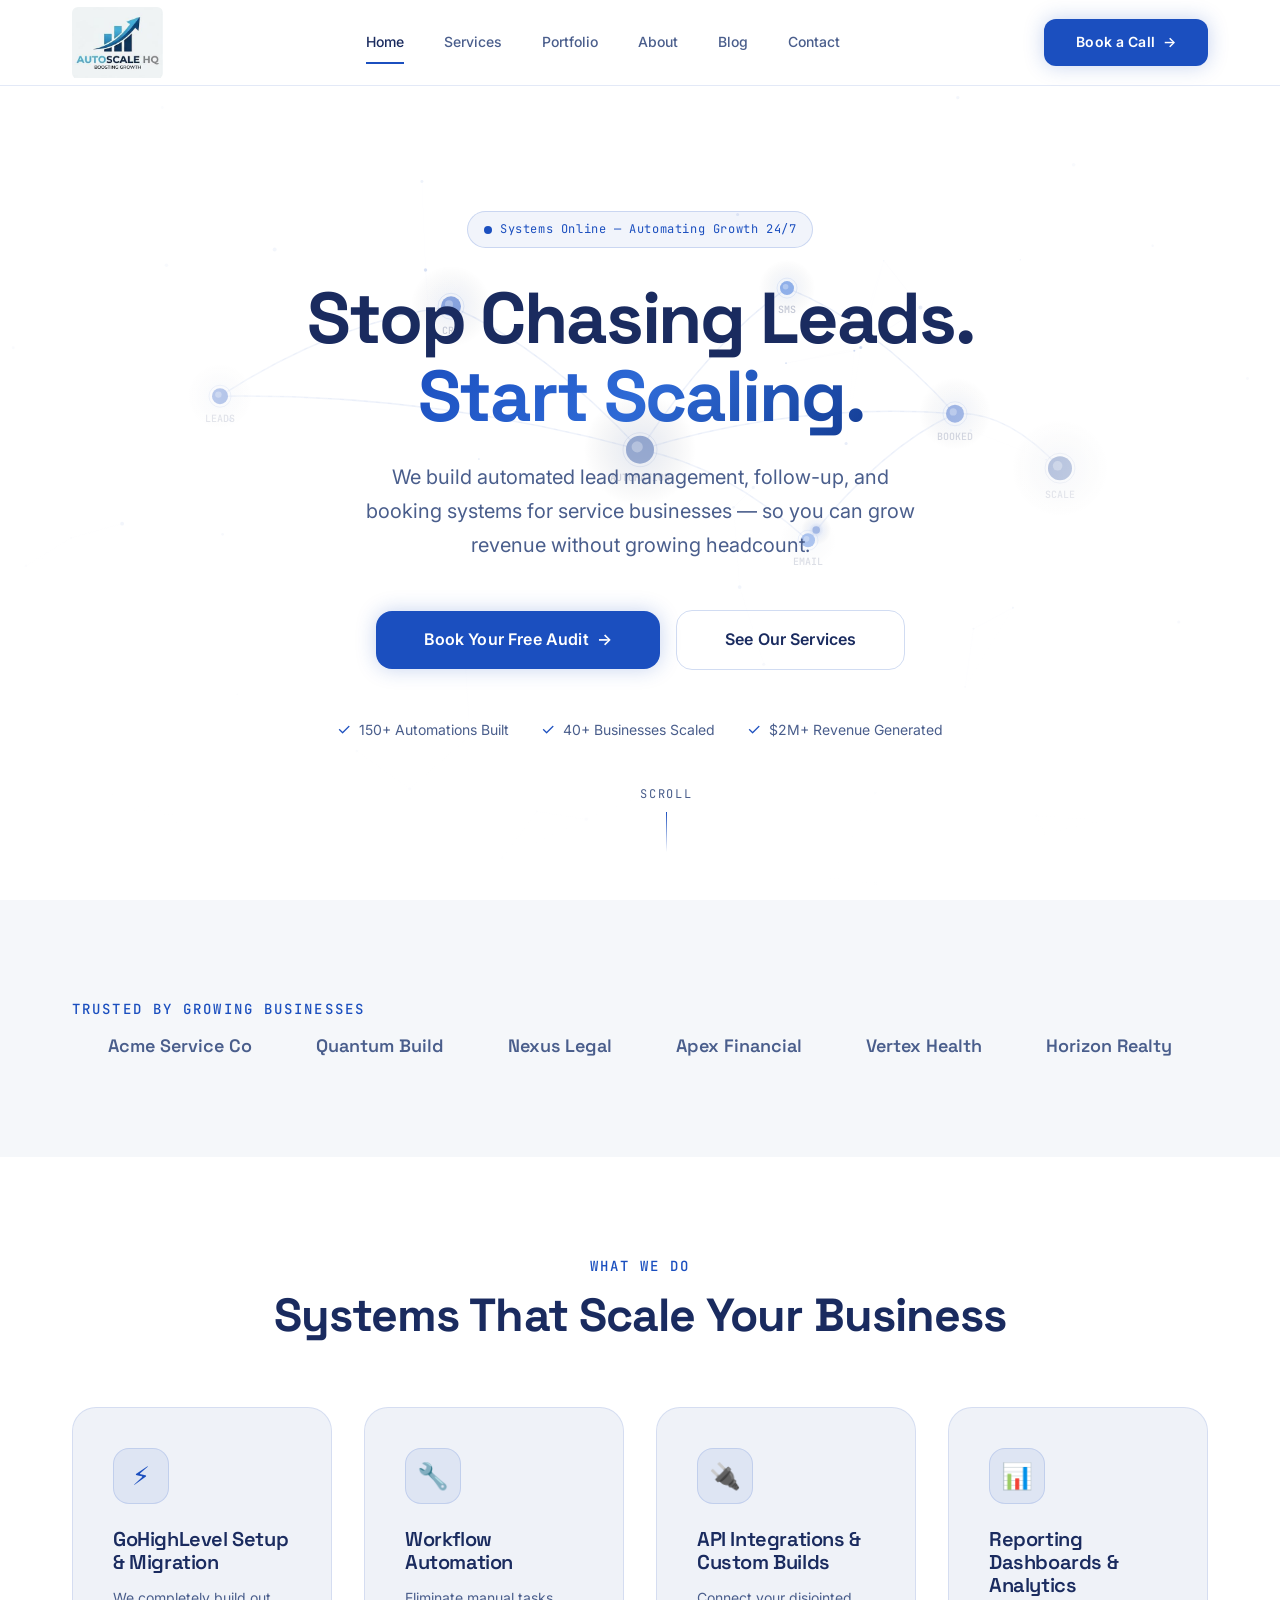
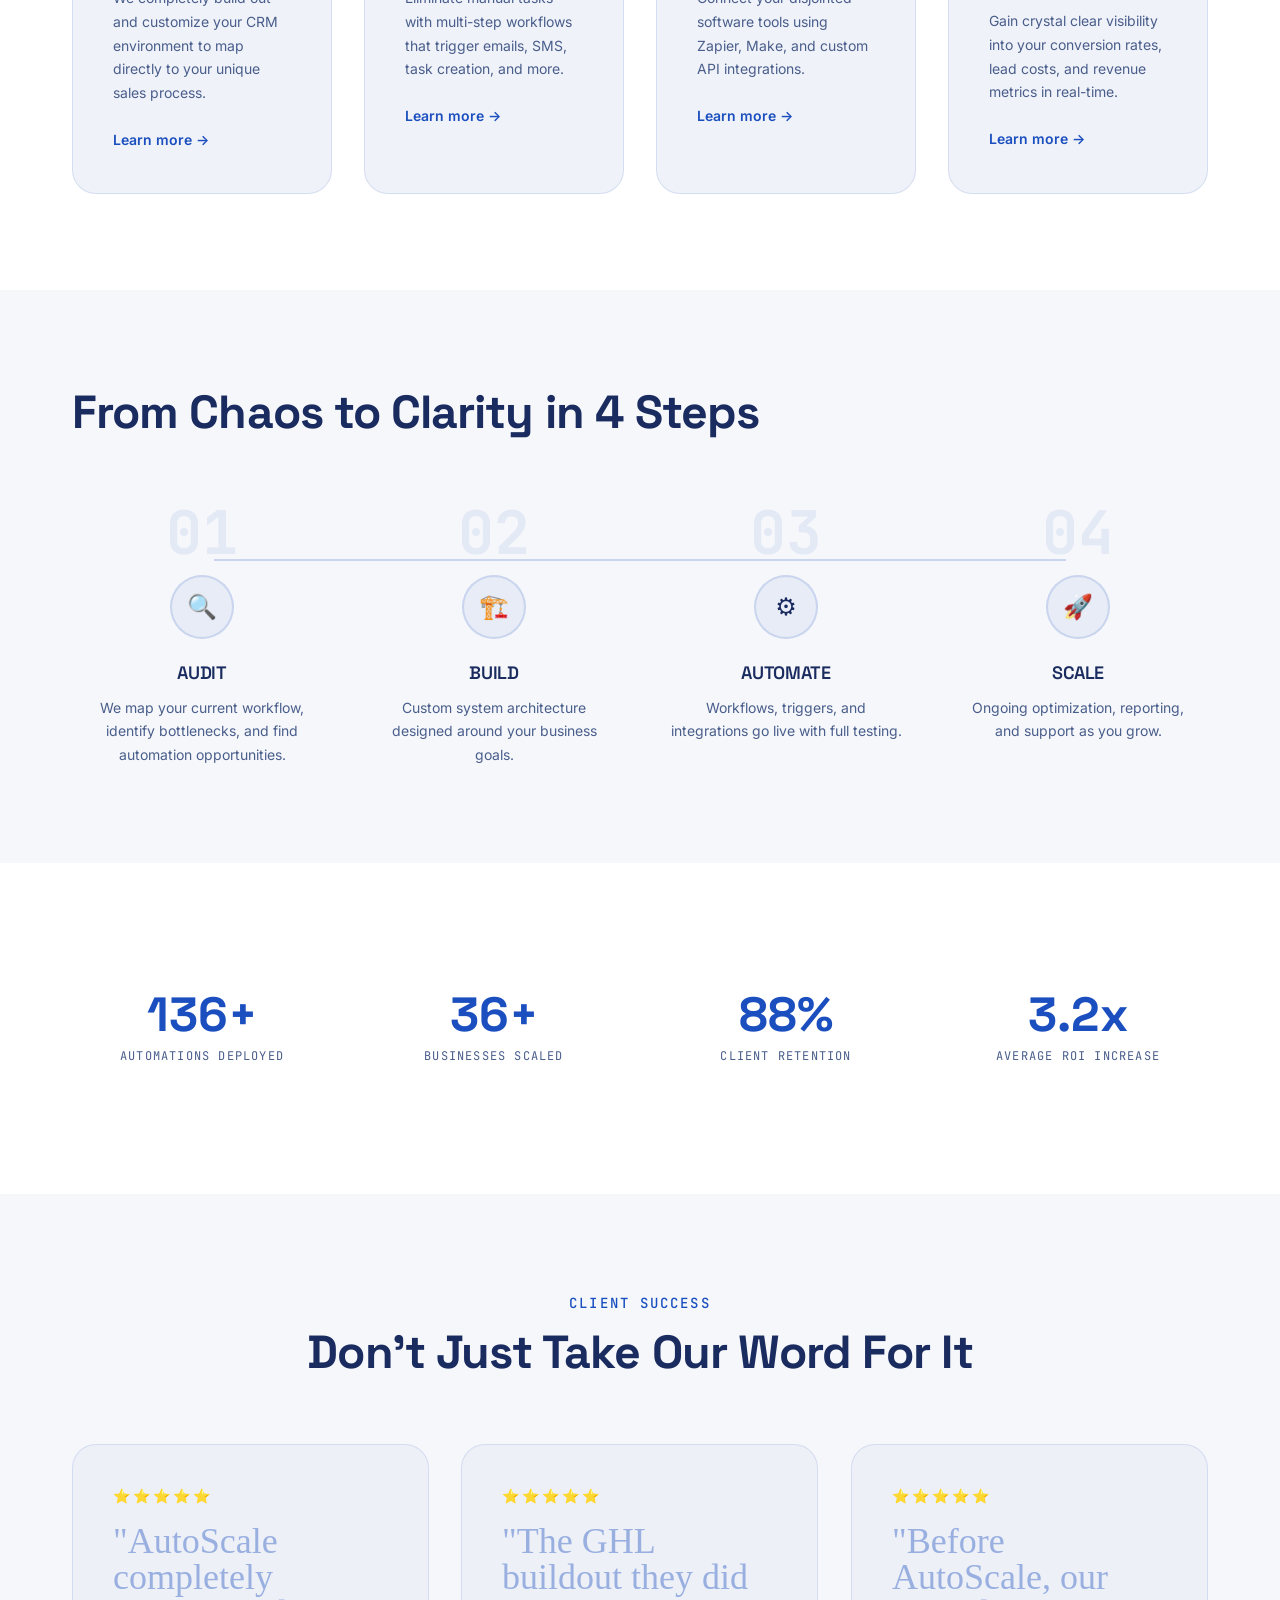
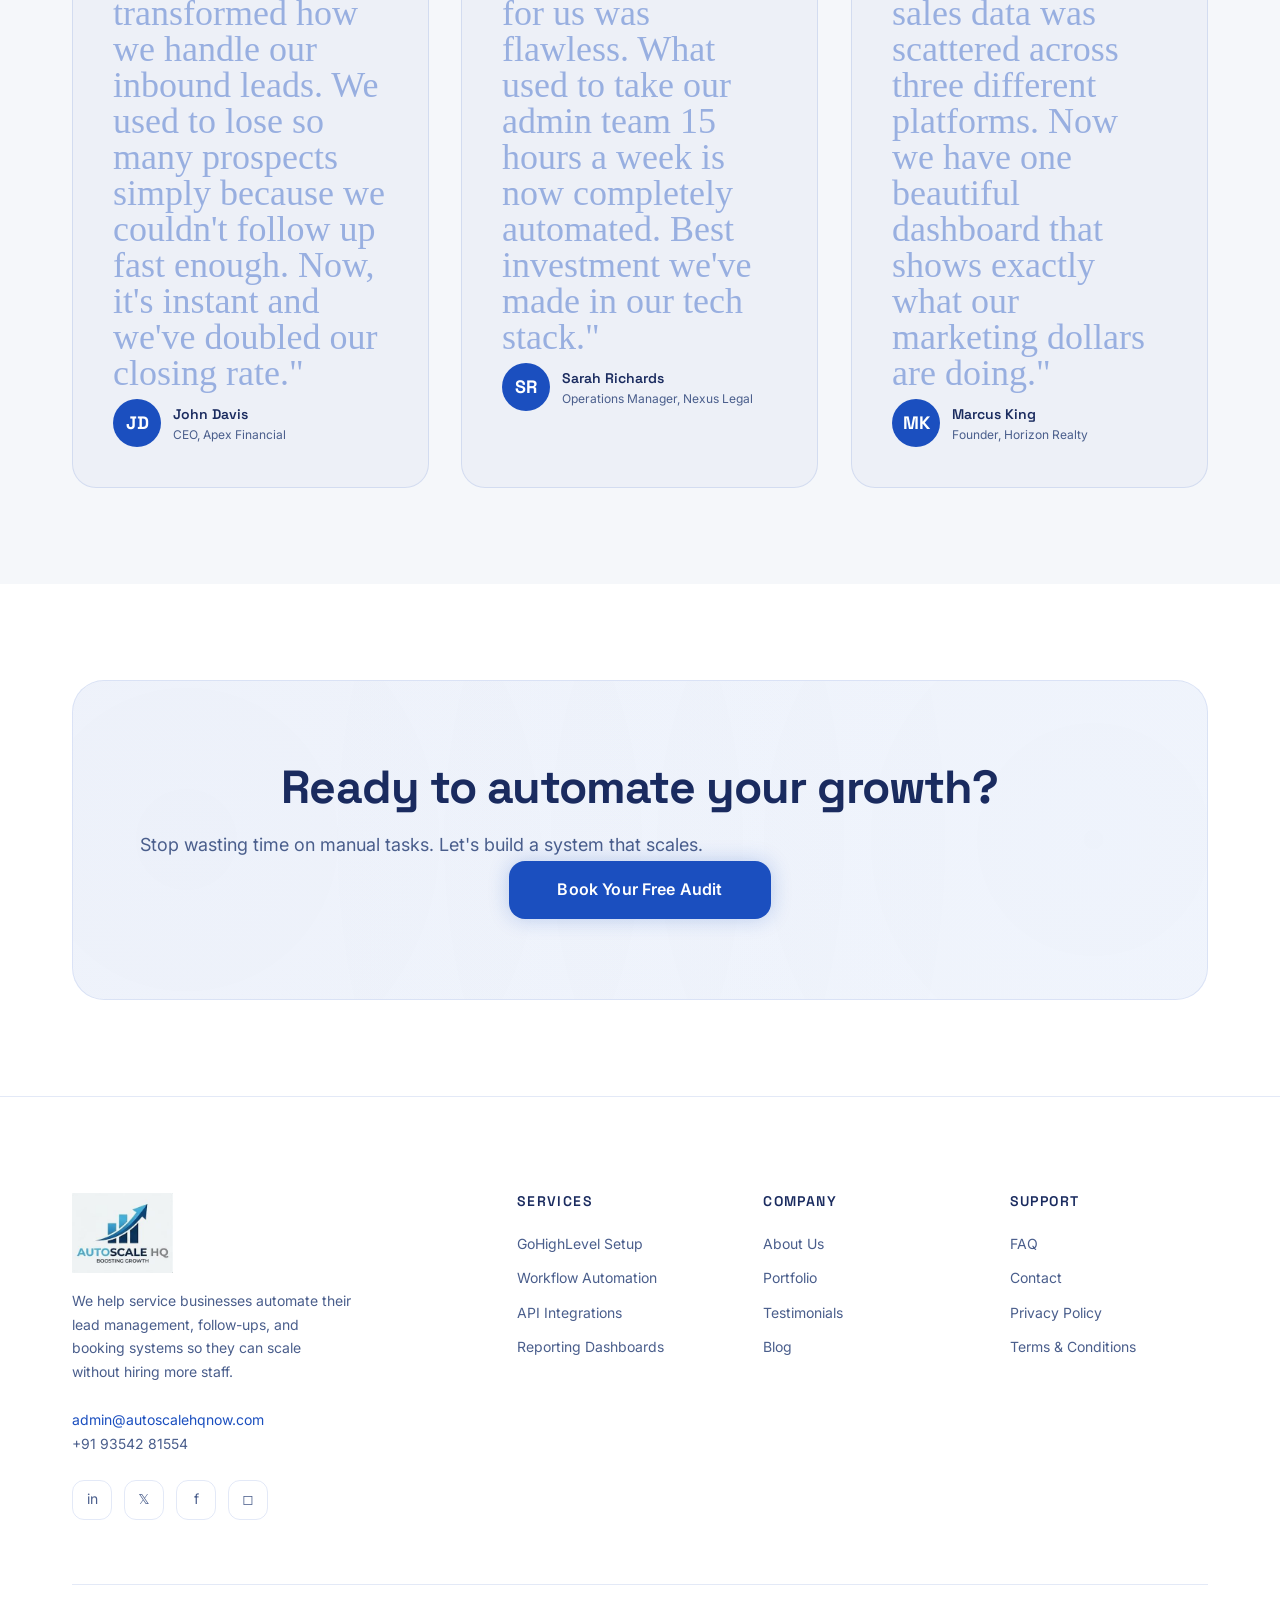
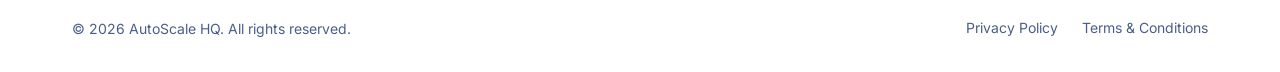
==== commit ae337636: "feat: update all CTA buttons to Calendly booking URL" ====
--- a/index.html
+++ b/index.html
@@ -39,7 +39,7 @@
       </h1>
       <p class="hero-subtitle reveal stagger-2">We build automated lead management, follow-up, and booking systems for service businesses — so you can grow revenue without growing headcount.</p>
       <div class="hero-ctas reveal stagger-3">
-        <a href="contact.html" id="btn-hero-book" class="btn btn-primary btn-lg btn-magnetic">Book Your Free Audit <span class="arrow">→</span></a>
+        <a href="https://calendly.com/autoscalehqnow-info/30min" target="_blank" rel="noopener" id="btn-hero-book" class="btn btn-primary btn-lg btn-magnetic">Book Your Free Audit <span class="arrow">→</span></a>
         <a href="services.html" id="btn-hero-services" class="btn btn-ghost btn-lg">See Our Services</a>
       </div>
       <div class="hero-proof reveal stagger-4">
@@ -81,7 +81,7 @@
         <!-- Service 1 -->
         <div class="card-glass reveal">
           <div class="card-icon">⚡</div>
-          <h3 class="card-title">GoHighLevel Setup & Migration</h3>
+          <h3 class="card-title">GoHighLevel Setup &amp; Migration</h3>
           <p class="card-text">We completely build out and customize your CRM environment to map directly to your unique sales process.</p>
           <a href="services.html#gohighlevel" id="link-service-ghl" class="card-link">Learn more →</a>
         </div>
@@ -97,7 +97,7 @@
         <!-- Service 3 -->
         <div class="card-glass reveal">
           <div class="card-icon">🔌</div>
-          <h3 class="card-title">API Integrations & Custom Builds</h3>
+          <h3 class="card-title">API Integrations &amp; Custom Builds</h3>
           <p class="card-text">Connect your disjointed software tools using Zapier, Make, and custom API integrations.</p>
           <a href="services.html#api" id="link-service-api" class="card-link">Learn more →</a>
         </div>
@@ -105,7 +105,7 @@
         <!-- Service 4 -->
         <div class="card-glass reveal">
           <div class="card-icon">📊</div>
-          <h3 class="card-title">Reporting Dashboards & Analytics</h3>
+          <h3 class="card-title">Reporting Dashboards &amp; Analytics</h3>
           <p class="card-text">Gain crystal clear visibility into your conversion rates, lead costs, and revenue metrics in real-time.</p>
           <a href="services.html#analytics" id="link-service-analytics" class="card-link">Learn more →</a>
         </div>
@@ -234,7 +234,7 @@
       <div class="cta-banner reveal">
         <h2 class="section-title">Ready to automate your growth?</h2>
         <p class="section-subtitle">Stop wasting time on manual tasks. Let's build a system that scales.</p>
-        <a href="contact.html" id="btn-bottom-cta" class="btn btn-primary btn-lg btn-magnetic">Book Your Free Audit</a>
+        <a href="https://calendly.com/autoscalehqnow-info/30min" target="_blank" rel="noopener" id="btn-bottom-cta" class="btn btn-primary btn-lg btn-magnetic">Book Your Free Audit</a>
       </div>
     </div>
   </section>
--- a/css/pages.css
+++ b/css/pages.css
@@ -0,0 +1,597 @@
+/* ============================================
+   AUTOSCALE HQ — Page-Specific Styles
+   Layouts unique to individual pages
+   ============================================ */
+
+/* ========== SERVICES PAGE ========== */
+.services-grid {
+  display: grid;
+  grid-template-columns: repeat(2, 1fr);
+  gap: var(--space-6);
+}
+
+.service-detail-card {
+  display: flex;
+  flex-direction: column;
+  height: 100%;
+}
+
+.service-detail-card .card-icon {
+  width: 64px;
+  height: 64px;
+  font-size: 1.8rem;
+}
+
+.service-detail-card .card-text {
+  flex: 1;
+  margin-bottom: var(--space-5);
+}
+
+.service-tags {
+  display: flex;
+  flex-wrap: wrap;
+  gap: var(--space-2);
+  margin-top: auto;
+  padding-top: var(--space-4);
+  border-top: 1px solid var(--color-border);
+}
+
+/* ========== SERVICE DETAIL PAGE ========== */
+.service-hero-split {
+  display: grid;
+  grid-template-columns: 1fr 1fr;
+  gap: var(--space-9);
+  align-items: center;
+  padding-top: calc(var(--nav-height) + var(--space-9));
+  padding-bottom: var(--space-9);
+}
+
+.service-hero-visual {
+  background: var(--color-surface);
+  border: 1px solid var(--color-border);
+  border-radius: var(--radius-xl);
+  padding: var(--space-8);
+  min-height: 400px;
+  display: flex;
+  align-items: center;
+  justify-content: center;
+  position: relative;
+  overflow: hidden;
+}
+
+.service-hero-visual::before {
+  content: '';
+  position: absolute;
+  inset: 0;
+  background: radial-gradient(circle at 30% 30%, rgba(27, 79, 191, 0.06) 0%, transparent 60%);
+}
+
+/* Terminal-style code block */
+.terminal-block {
+  background: var(--color-ink);
+  border: 1px solid var(--color-border);
+  border-radius: var(--radius-lg);
+  overflow: hidden;
+  font-family: var(--font-mono);
+  font-size: var(--text-sm);
+  width: 100%;
+}
+
+.terminal-header {
+  display: flex;
+  align-items: center;
+  gap: var(--space-2);
+  padding: var(--space-3) var(--space-4);
+  background: var(--color-surface);
+  border-bottom: 1px solid var(--color-border);
+}
+
+.terminal-dot {
+  width: 10px; height: 10px;
+  border-radius: 50%;
+}
+.terminal-dot.red    { background: #FF5F57; }
+.terminal-dot.yellow { background: #FEBC2E; }
+.terminal-dot.green  { background: #28C840; }
+
+.terminal-title {
+  margin-left: var(--space-3);
+  font-size: var(--text-xs);
+  color: var(--color-text-muted);
+}
+
+.terminal-body {
+  padding: var(--space-5);
+  line-height: 1.8;
+  color: var(--color-text-muted);
+}
+
+.terminal-body .line-comment { color: #6A737D; }
+.terminal-body .line-keyword { color: var(--color-teal); }
+.terminal-body .line-string  { color: var(--color-amber); }
+.terminal-body .line-func    { color: #B392F0; }
+
+.terminal-dots {
+  display: flex;
+  gap: var(--space-1);
+  align-items: center;
+}
+
+/* Feature comparison grid */
+.feature-grid {
+  display: grid;
+  grid-template-columns: 1fr 1fr;
+  gap: var(--space-6);
+}
+
+@media (max-width: 768px) {
+  .services-grid { grid-template-columns: 1fr; }
+  .service-hero-split { grid-template-columns: 1fr; }
+  .feature-grid { grid-template-columns: 1fr; }
+  .case-study-grid { grid-template-columns: 1fr !important; }
+  .case-study-visual { display: none; }
+}
+
+
+/* ========== PORTFOLIO PAGE ========== */
+.portfolio-grid {
+  display: grid;
+  grid-template-columns: repeat(2, 1fr);
+  gap: var(--space-6);
+}
+
+.portfolio-featured {
+  grid-column: span 2;
+}
+
+.portfolio-featured .case-card {
+  display: grid;
+  grid-template-columns: 1fr 1fr;
+}
+
+.portfolio-featured .case-card-image {
+  height: 100%;
+  min-height: 350px;
+}
+
+.portfolio-results-bar {
+  display: grid;
+  grid-template-columns: repeat(4, 1fr);
+  gap: var(--space-6);
+  padding: var(--space-8);
+  background: var(--color-surface);
+  border: 1px solid var(--color-border);
+  border-radius: var(--radius-xl);
+}
+
+.result-item {
+  text-align: center;
+}
+
+.result-value {
+  font-family: var(--font-heading);
+  font-size: var(--text-4xl);
+  font-weight: 700;
+  color: var(--color-teal);
+  margin-bottom: var(--space-2);
+}
+
+.result-label {
+  font-family: var(--font-mono);
+  font-size: var(--text-xs);
+  color: var(--color-text-muted);
+  text-transform: uppercase;
+  letter-spacing: 0.1em;
+}
+
+@media (max-width: 768px) {
+  .portfolio-grid { grid-template-columns: 1fr; }
+  .portfolio-featured { grid-column: span 1; }
+  .portfolio-featured .case-card { grid-template-columns: 1fr; }
+  .portfolio-results-bar { grid-template-columns: repeat(2, 1fr); }
+}
+
+/* ========== ABOUT PAGE ========== */
+.about-story {
+  display: grid;
+  grid-template-columns: 1fr 1fr;
+  gap: var(--space-9);
+  align-items: center;
+}
+
+.about-image-placeholder {
+  background: var(--color-surface);
+  border: 1px solid var(--color-border);
+  border-radius: var(--radius-xl);
+  min-height: 400px;
+  display: flex;
+  align-items: center;
+  justify-content: center;
+  position: relative;
+  overflow: hidden;
+}
+
+.about-image-placeholder::before {
+  content: '';
+  position: absolute;
+  inset: 0;
+  background: 
+    radial-gradient(circle at 20% 80%, rgba(27, 79, 191, 0.07) 0%, transparent 50%),
+    radial-gradient(circle at 80% 20%, rgba(46, 106, 214, 0.05) 0%, transparent 50%);
+}
+
+.values-grid {
+  display: grid;
+  grid-template-columns: repeat(3, 1fr);
+  gap: var(--space-6);
+}
+
+.value-card {
+  text-align: center;
+  padding: var(--space-7);
+}
+
+.value-icon {
+  font-size: var(--text-4xl);
+  margin-bottom: var(--space-4);
+}
+
+.timeline {
+  position: relative;
+  padding-left: var(--space-9);
+}
+
+.timeline::before {
+  content: '';
+  position: absolute;
+  top: 0; bottom: 0;
+  left: 20px;
+  width: 2px;
+  background: linear-gradient(180deg, var(--color-teal), var(--color-amber));
+  opacity: 0.3;
+}
+
+.timeline-item {
+  position: relative;
+  padding-bottom: var(--space-8);
+}
+
+.timeline-dot {
+  position: absolute;
+  left: calc(-1 * var(--space-9) + 12px);
+  top: 4px;
+  width: 18px; height: 18px;
+  border-radius: 50%;
+  background: var(--color-teal);
+  border: 3px solid var(--color-ink);
+  z-index: 1;
+}
+
+.timeline-year {
+  font-family: var(--font-mono);
+  font-size: var(--text-sm);
+  color: var(--color-teal);
+  margin-bottom: var(--space-2);
+}
+
+.timeline-title {
+  font-family: var(--font-heading);
+  font-size: var(--text-lg);
+  font-weight: 600;
+  margin-bottom: var(--space-2);
+}
+
+.timeline-text {
+  font-size: var(--text-sm);
+  color: var(--color-text-muted);
+}
+
+@media (max-width: 768px) {
+  .about-story { grid-template-columns: 1fr; }
+  .values-grid { grid-template-columns: 1fr; }
+}
+
+/* ========== TESTIMONIALS PAGE ========== */
+.testimonials-grid {
+  display: grid;
+  grid-template-columns: repeat(3, 1fr);
+  gap: var(--space-6);
+}
+
+.testimonial-featured {
+  grid-column: span 3;
+  display: grid;
+  grid-template-columns: 1fr 2fr;
+  gap: var(--space-8);
+  padding: var(--space-8);
+  background: linear-gradient(135deg, rgba(27, 79, 191, 0.04), rgba(46, 106, 214, 0.04));
+}
+
+.testimonial-featured-avatar {
+  width: 100%;
+  aspect-ratio: 1;
+  border-radius: var(--radius-xl);
+  background: linear-gradient(135deg, var(--color-surface-2), var(--color-surface-3));
+  display: flex;
+  align-items: center;
+  justify-content: center;
+  font-size: var(--text-7xl);
+  max-width: 200px;
+}
+
+@media (max-width: 1024px) {
+  .testimonials-grid { grid-template-columns: repeat(2, 1fr); }
+  .testimonial-featured { grid-column: span 2; }
+}
+@media (max-width: 768px) {
+  .testimonials-grid { grid-template-columns: 1fr; }
+  .testimonial-featured {
+    grid-column: span 1;
+    grid-template-columns: 1fr;
+  }
+}
+
+/* ========== BLOG PAGE ========== */
+.blog-featured {
+  display: grid;
+  grid-template-columns: 1fr 1fr;
+  gap: var(--space-8);
+  align-items: center;
+  background: var(--color-surface);
+  border: 1px solid var(--color-border);
+  border-radius: var(--radius-xl);
+  overflow: hidden;
+  margin-bottom: var(--space-9);
+  transition: all var(--transition-base);
+}
+.blog-featured:hover {
+  border-color: var(--color-border-light);
+}
+
+.blog-featured-image {
+  height: 100%;
+  min-height: 300px;
+  background: linear-gradient(135deg, var(--color-surface-2), var(--color-surface-3));
+}
+
+.blog-featured-body {
+  padding: var(--space-8);
+}
+
+.blog-grid {
+  display: grid;
+  grid-template-columns: repeat(3, 1fr);
+  gap: var(--space-6);
+}
+
+@media (max-width: 1024px) {
+  .blog-grid { grid-template-columns: repeat(2, 1fr); }
+}
+@media (max-width: 768px) {
+  .blog-featured { grid-template-columns: 1fr; }
+  .blog-grid { grid-template-columns: 1fr; }
+}
+
+/* ========== CONTACT PAGE ========== */
+.contact-split {
+  display: grid;
+  grid-template-columns: 1.2fr 0.8fr;
+  gap: var(--space-9);
+  align-items: start;
+}
+
+.contact-form-card {
+  background: var(--color-surface);
+  border: 1px solid var(--color-border);
+  border-radius: var(--radius-xl);
+  padding: var(--space-8);
+}
+
+.contact-info {
+  display: flex;
+  flex-direction: column;
+  gap: var(--space-6);
+}
+
+.contact-info-card {
+  background: var(--color-surface);
+  border: 1px solid var(--color-border);
+  border-radius: var(--radius-xl);
+  padding: var(--space-6);
+  display: flex;
+  gap: var(--space-4);
+  align-items: flex-start;
+  transition: all var(--transition-base);
+}
+.contact-info-card:hover {
+  border-color: var(--color-border-light);
+  transform: translateY(-2px);
+}
+
+.contact-icon {
+  width: 48px; height: 48px;
+  border-radius: var(--radius-lg);
+  background: rgba(27, 79, 191, 0.08);
+  color: var(--color-teal);
+  display: flex;
+  align-items: center;
+  justify-content: center;
+  font-size: var(--text-xl);
+  flex-shrink: 0;
+}
+
+.contact-info-title {
+  font-family: var(--font-heading);
+  font-weight: 600;
+  margin-bottom: var(--space-1);
+}
+
+.contact-info-text {
+  font-size: var(--text-sm);
+  color: var(--color-text-muted);
+}
+
+.contact-info-text a {
+  color: var(--color-teal);
+  transition: opacity var(--transition-fast);
+}
+.contact-info-text a:hover { opacity: 0.8; }
+
+/* Form success state */
+.form-success {
+  text-align: center;
+  padding: var(--space-10);
+  display: none;
+}
+
+.form-success.show { display: block; }
+
+.form-success-icon {
+  width: 80px; height: 80px;
+  border-radius: 50%;
+  background: rgba(27, 79, 191, 0.08);
+  border: 2px solid var(--color-teal);
+  display: flex;
+  align-items: center;
+  justify-content: center;
+  font-size: var(--text-3xl);
+  margin: 0 auto var(--space-5);
+  animation: scaleIn 0.5s var(--ease-out);
+}
+
+@media (max-width: 768px) {
+  .contact-split { grid-template-columns: 1fr; }
+}
+
+/* ========== FAQ PAGE ========== */
+.faq-grid {
+  max-width: 800px;
+  margin-inline: auto;
+}
+
+.faq-categories {
+  display: flex;
+  gap: var(--space-3);
+  justify-content: center;
+  margin-bottom: var(--space-8);
+  flex-wrap: wrap;
+}
+
+.faq-category-btn {
+  padding: var(--space-2) var(--space-5);
+  border: 1px solid var(--color-border);
+  border-radius: var(--radius-full);
+  font-size: var(--text-sm);
+  color: var(--color-text-muted);
+  cursor: pointer;
+  transition: all var(--transition-base);
+  background: transparent;
+}
+.faq-category-btn:hover,
+.faq-category-btn.active {
+  border-color: var(--color-teal);
+  color: var(--color-teal);
+  background: rgba(27, 79, 191, 0.05);
+}
+
+/* ========== LEGAL PAGES ========== */
+.legal-content {
+  max-width: 800px;
+  margin-inline: auto;
+}
+
+.legal-content h2 {
+  font-size: var(--text-2xl);
+  margin-top: var(--space-9);
+  margin-bottom: var(--space-4);
+  padding-top: var(--space-6);
+  border-top: 1px solid var(--color-border);
+}
+
+.legal-content h2:first-of-type {
+  margin-top: 0;
+  padding-top: 0;
+  border-top: none;
+}
+
+.legal-content h3 {
+  font-size: var(--text-xl);
+  margin-top: var(--space-6);
+  margin-bottom: var(--space-3);
+}
+
+.legal-content p {
+  margin-bottom: var(--space-4);
+  max-width: none;
+}
+
+.legal-content ul {
+  margin-bottom: var(--space-4);
+  padding-left: var(--space-6);
+}
+
+.legal-content ul li {
+  list-style: disc;
+  margin-bottom: var(--space-2);
+  color: var(--color-text-muted);
+  font-size: var(--text-sm);
+}
+
+.legal-content ul li::marker {
+  color: var(--color-teal);
+}
+
+.legal-toc {
+  background: var(--color-surface);
+  border: 1px solid var(--color-border);
+  border-radius: var(--radius-lg);
+  padding: var(--space-6);
+  margin-bottom: var(--space-8);
+}
+
+.legal-toc-title {
+  font-family: var(--font-mono);
+  font-size: var(--text-xs);
+  color: var(--color-teal);
+  text-transform: uppercase;
+  letter-spacing: 0.1em;
+  margin-bottom: var(--space-4);
+}
+
+.legal-toc ol {
+  counter-reset: toc-counter;
+  padding-left: 0;
+}
+
+.legal-toc ol li {
+  counter-increment: toc-counter;
+  padding: var(--space-2) 0;
+  border-bottom: 1px solid var(--color-border);
+}
+
+.legal-toc ol li:last-child {
+  border-bottom: none;
+}
+
+.legal-toc ol li a {
+  color: var(--color-text-muted);
+  font-size: var(--text-sm);
+  transition: color var(--transition-fast);
+}
+
+.legal-toc ol li a:hover {
+  color: var(--color-teal);
+}
+
+.legal-toc ol li a::before {
+  content: counter(toc-counter) ". ";
+  color: var(--color-teal);
+  font-family: var(--font-mono);
+}
+
+.legal-last-updated {
+  font-family: var(--font-mono);
+  font-size: var(--text-sm);
+  color: var(--color-text-muted);
+  margin-bottom: var(--space-6);
+}
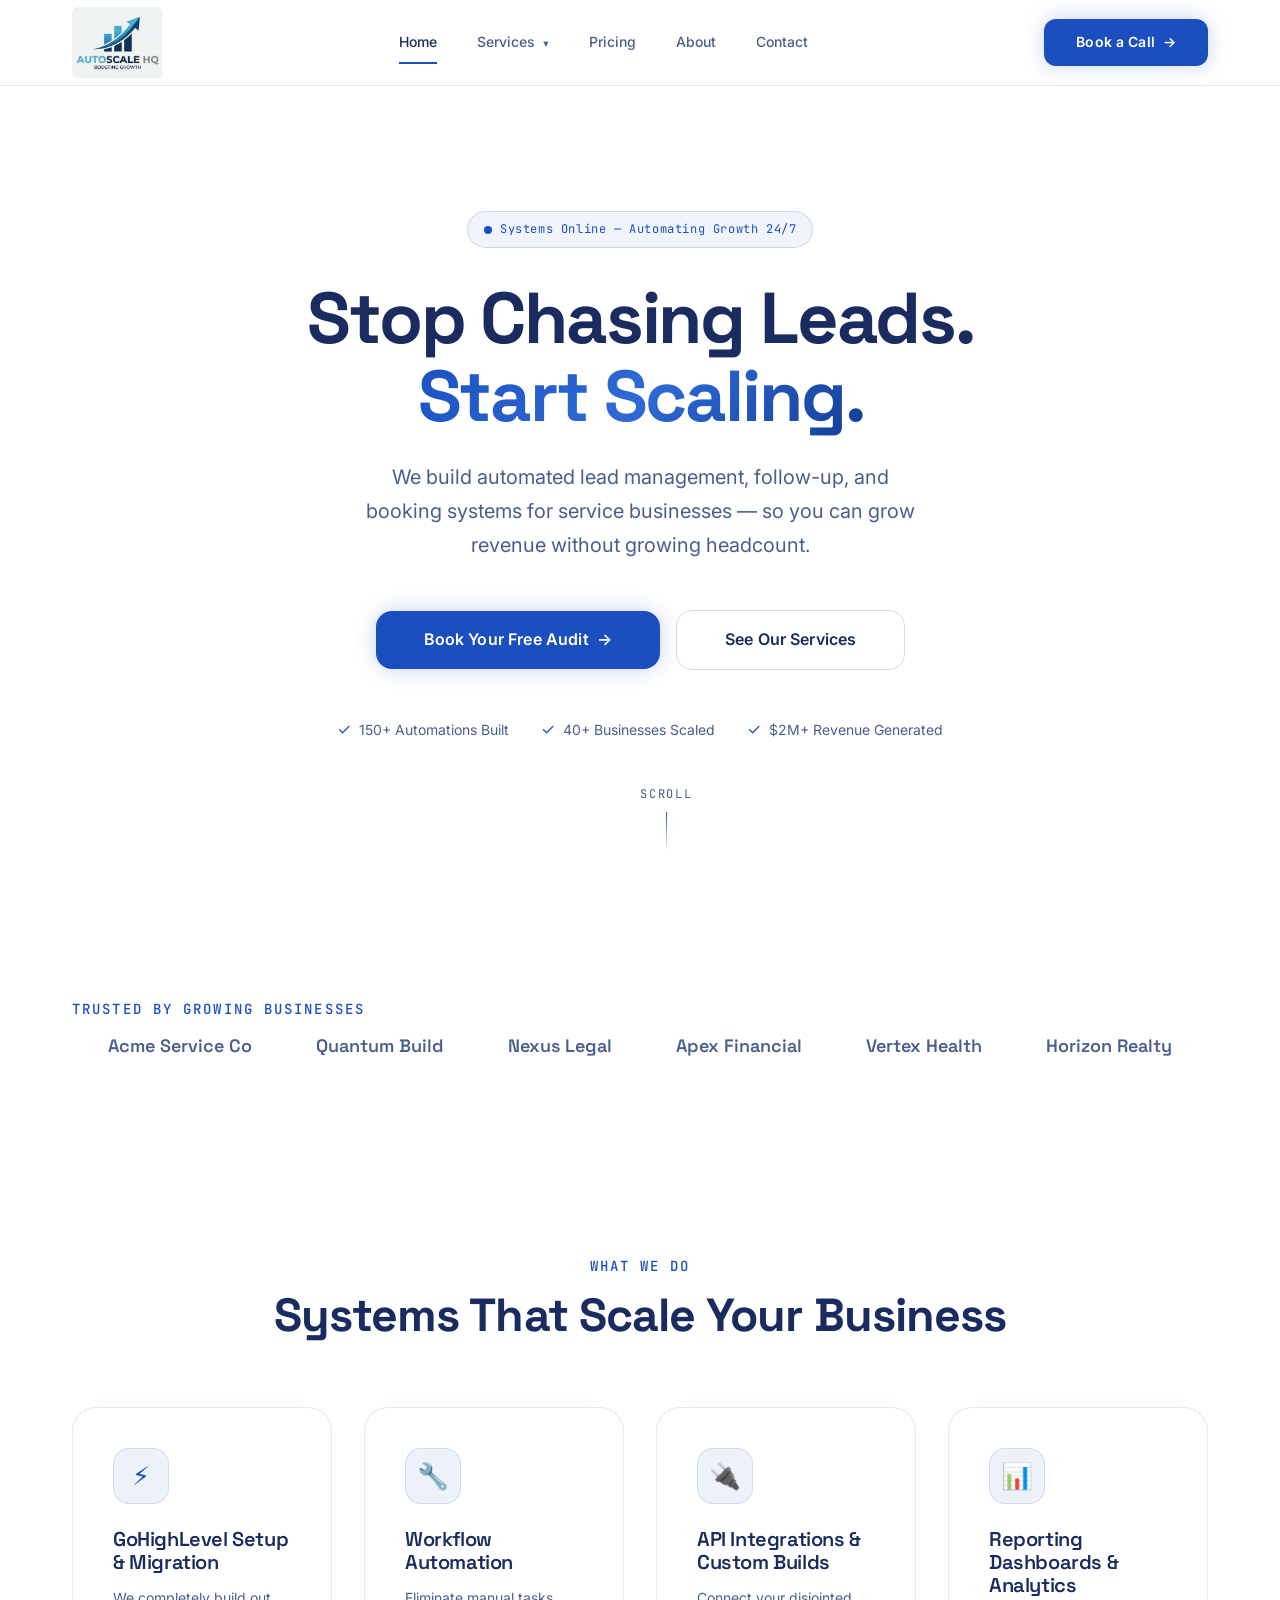
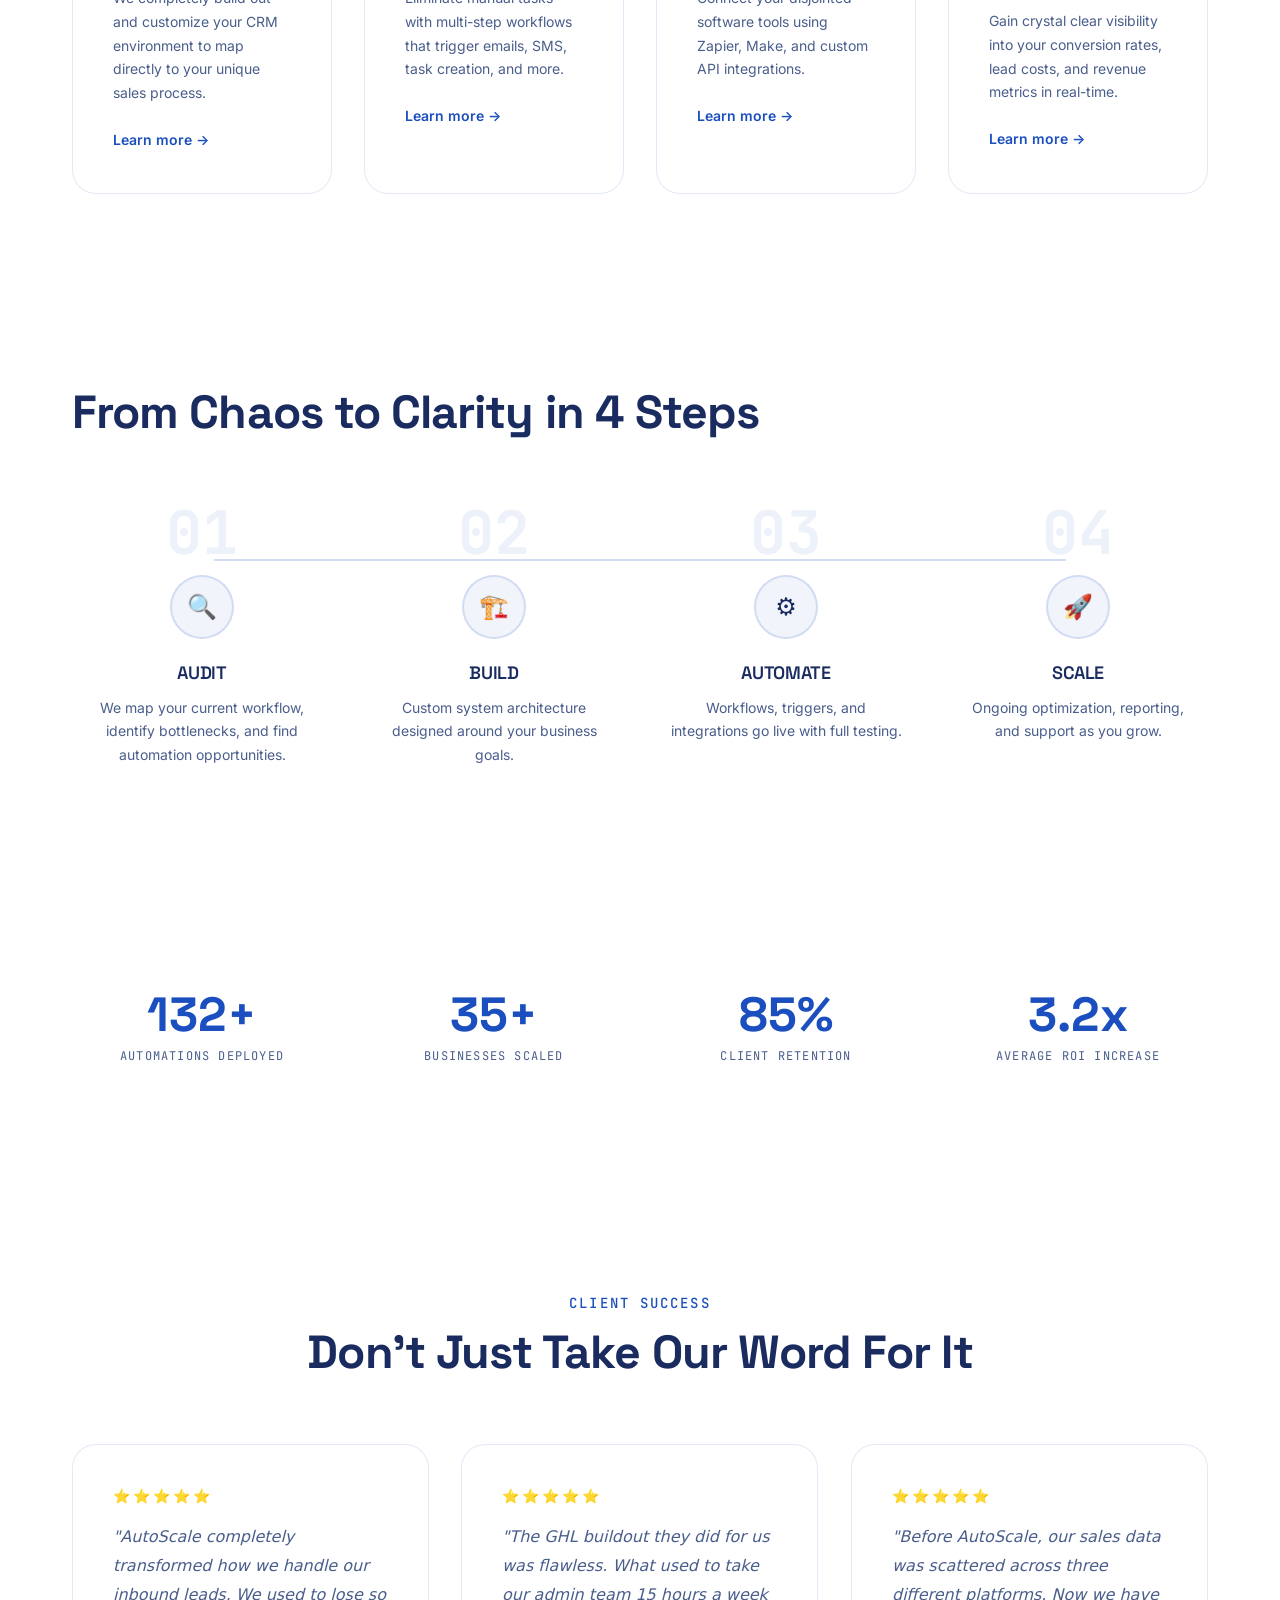
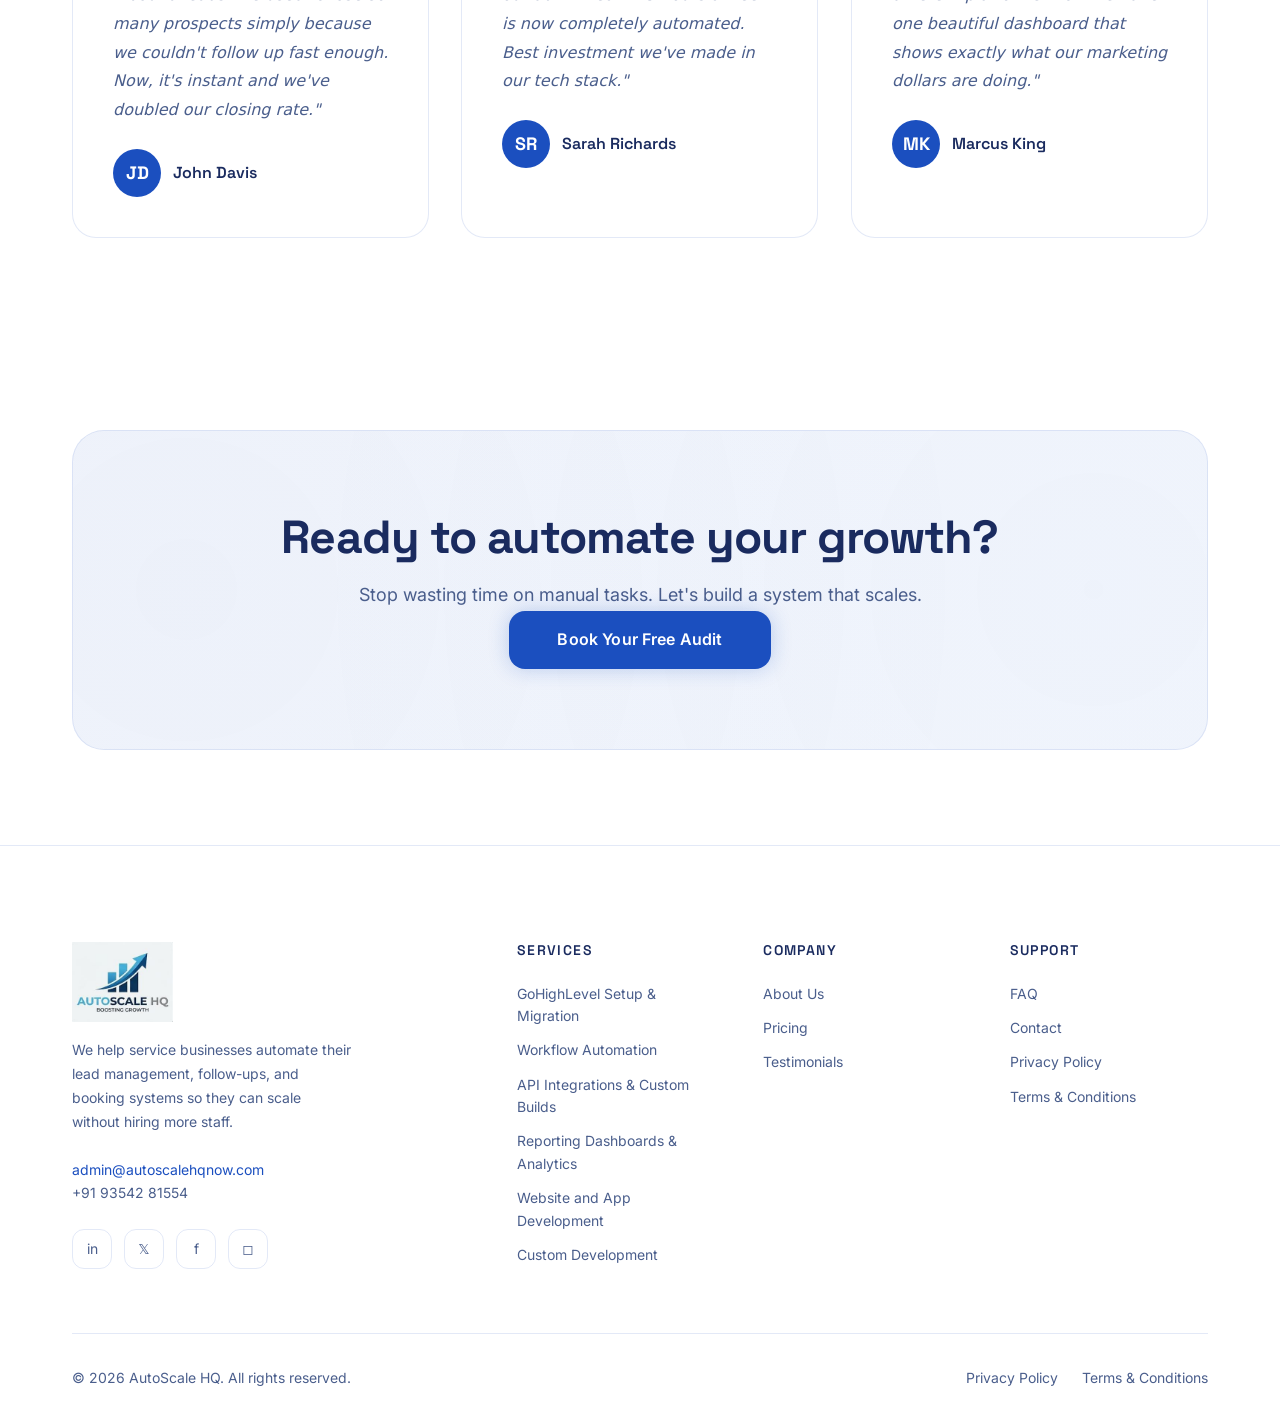
==== commit d9f93cac: "fix: normalize testimonial font sizes and remove company names from authors" ====
--- a/index.html
+++ b/index.html
@@ -194,10 +194,7 @@
           <div class="testimonial-quote">"AutoScale completely transformed how we handle our inbound leads. We used to lose so many prospects simply because we couldn't follow up fast enough. Now, it's instant and we've doubled our closing rate."</div>
           <div class="testimonial-author">
             <div class="testimonial-avatar">JD</div>
-            <div>
-              <div class="testimonial-name">John Davis</div>
-              <div class="testimonial-role">CEO, Apex Financial</div>
-            </div>
+            <div class="testimonial-name">John Davis</div>
           </div>
         </div>
 
@@ -206,10 +203,7 @@
           <div class="testimonial-quote">"The GHL buildout they did for us was flawless. What used to take our admin team 15 hours a week is now completely automated. Best investment we've made in our tech stack."</div>
           <div class="testimonial-author">
             <div class="testimonial-avatar">SR</div>
-            <div>
-              <div class="testimonial-name">Sarah Richards</div>
-              <div class="testimonial-role">Operations Manager, Nexus Legal</div>
-            </div>
+            <div class="testimonial-name">Sarah Richards</div>
           </div>
         </div>
 
@@ -218,10 +212,7 @@
           <div class="testimonial-quote">"Before AutoScale, our sales data was scattered across three different platforms. Now we have one beautiful dashboard that shows exactly what our marketing dollars are doing."</div>
           <div class="testimonial-author">
             <div class="testimonial-avatar">MK</div>
-            <div>
-              <div class="testimonial-name">Marcus King</div>
-              <div class="testimonial-role">Founder, Horizon Realty</div>
-            </div>
+            <div class="testimonial-name">Marcus King</div>
           </div>
         </div>
       </div>
--- a/css/design-system.css
+++ b/css/design-system.css
@@ -7,12 +7,12 @@
 :root {
   /* Colors — Primary */
   --color-ink: #FFFFFF;
-  --color-ink-light: #F5F7FA;
-  --color-surface: #EDF0F7;
-  --color-surface-2: #E2E7F0;
-  --color-surface-3: #D8DEE9;
-  --color-paper: #0B0F14;
-  --color-paper-dark: #1A2030;
+  --color-ink-light: #FFFFFF;
+  --color-surface: #FFFFFF;
+  --color-surface-2: #FFFFFF;
+  --color-surface-3: #FFFFFF;
+  --color-paper: #FFFFFF;
+  --color-paper-dark: #FFFFFF;
 
   /* Colors — Accents */
   --color-teal: #1B4FBF;
@@ -219,22 +219,22 @@
   position: relative;
 }
 
-.section-dark   { background-color: var(--color-ink); }
-.section-medium { background-color: var(--color-ink-light); }
+.section-dark   { background-color: #FFFFFF; }
+.section-medium { background-color: #FFFFFF; }
 
 .section-light {
-  background-color: var(--color-paper);
-  color: var(--color-text-dark);
+  background-color: #FFFFFF;
+  color: var(--color-text);
 }
 .section-light h1,
 .section-light h2,
 .section-light h3,
-.section-light h4 { color: var(--color-text-dark); }
-.section-light p  { color: #B0BEC5; }
-.section-light .section-label { color: var(--color-teal-light); }
+.section-light h4 { color: var(--color-text); }
+.section-light p  { color: var(--color-text-muted); }
+.section-light .section-label { color: var(--color-teal); }
 
 .section-gradient {
-  background: linear-gradient(135deg, var(--color-ink) 0%, var(--color-surface) 50%, var(--color-ink) 100%);
+  background: #FFFFFF;
 }
 
 /* Section header pattern */
@@ -255,9 +255,13 @@
   font-size: var(--text-lg);
   color: var(--color-text-muted);
   max-width: 600px;
+  margin-inline: auto;
 }
 
 .section-header { margin-bottom: var(--space-9); }
+.section-header.text-center .section-subtitle {
+  margin-inline: auto;
+}
 
 /* --- Text Utilities --- */
 .text-teal   { color: var(--color-teal); }
--- a/css/components.css
+++ b/css/components.css
@@ -78,9 +78,7 @@
 
 /* Glassmorphism card with mouse-tracking glow */
 .card-glass {
-  background: rgba(237, 240, 247, 0.85);
-  backdrop-filter: blur(16px) saturate(180%);
-  -webkit-backdrop-filter: blur(16px) saturate(180%);
+  background: #FFFFFF;
   border: 1px solid var(--color-border);
   border-radius: var(--radius-xl);
   padding: var(--space-7);
@@ -293,6 +291,88 @@
 .nav-item.active::after,
 .nav-item:hover::after { width: 100%; }
 
+/* ========== DROPDOWN SUB-MENU ========== */
+.nav-item-dropdown {
+  position: relative;
+  display: inline-flex;
+  align-items: center;
+}
+
+.dropdown-arrow {
+  font-size: 0.75em;
+  margin-left: 4px;
+  transition: transform var(--transition-fast);
+  display: inline-block;
+}
+
+.nav-item-dropdown:hover .dropdown-arrow {
+  transform: rotate(180deg);
+}
+
+.dropdown-menu {
+  position: absolute;
+  top: 100%;
+  left: -12px;
+  min-width: 290px;
+  background: #FFFFFF;
+  border: 1px solid var(--color-border);
+  border-radius: var(--radius-lg);
+  box-shadow: 0 10px 30px rgba(0, 0, 0, 0.08);
+  padding: var(--space-3) 0;
+  opacity: 0;
+  visibility: hidden;
+  transform: translateY(8px);
+  transition: all var(--transition-fast);
+  z-index: 1100;
+}
+
+.nav-item-dropdown:hover .dropdown-menu {
+  opacity: 1;
+  visibility: visible;
+  transform: translateY(0);
+}
+
+.dropdown-item {
+  display: block;
+  padding: var(--space-3) var(--space-5);
+  color: var(--color-text);
+  font-size: var(--text-sm);
+  font-weight: 500;
+  transition: background var(--transition-fast), color var(--transition-fast);
+  white-space: nowrap;
+}
+
+.dropdown-item:hover {
+  background: rgba(27, 79, 191, 0.05);
+  color: var(--color-teal);
+}
+
+/* Mobile sub-menu */
+.mobile-nav-group {
+  display: flex;
+  flex-direction: column;
+}
+
+.mobile-sub-menu {
+  display: flex;
+  flex-direction: column;
+  padding-left: var(--space-4);
+  gap: var(--space-2);
+  margin-top: var(--space-2);
+  margin-bottom: var(--space-3);
+}
+
+.mobile-sub-item {
+  font-size: var(--text-sm);
+  color: var(--color-text-muted);
+  padding: var(--space-2) 0;
+  transition: color var(--transition-fast);
+}
+
+.mobile-sub-item:hover {
+  color: var(--color-teal);
+}
+
 .header-cta {
   display: flex;
   align-items: center;
@@ -656,12 +736,11 @@
 }
 
 .testimonial-quote {
-  color: var(--color-teal);
-  font-size: var(--text-4xl);
-  line-height: 1;
-  margin-bottom: var(--space-2);
-  opacity: 0.4;
-  font-family: Georgia, serif;
+  font-size: var(--text-base);
+  color: var(--color-text-muted);
+  line-height: 1.8;
+  margin-bottom: var(--space-5);
+  font-style: italic;
 }
 
 .testimonial-stars {
@@ -701,7 +780,7 @@
 .testimonial-name {
   font-family: var(--font-heading);
   font-weight: 600;
-  font-size: var(--text-sm);
+  font-size: var(--text-base);
   color: var(--color-text);
 }
 
@@ -741,7 +820,7 @@
 /* ========== PAGE HERO ========== */
 .page-hero {
   padding: calc(var(--nav-height) + var(--space-11)) 0 var(--space-11);
-  background: linear-gradient(180deg, var(--color-ink) 0%, var(--color-ink-light) 100%);
+  background: #FFFFFF;
   text-align: center;
   position: relative;
   overflow: hidden;
--- a/css/pages.css
+++ b/css/pages.css
@@ -595,3 +595,167 @@
   color: var(--color-text-muted);
   margin-bottom: var(--space-6);
 }
+
+/* ========== PRICING PAGE ========== */
+.pricing-tab-bar {
+  display: flex;
+  align-items: center;
+  justify-content: space-between;
+  gap: var(--space-2);
+  flex-wrap: nowrap;
+  margin-bottom: var(--space-8);
+  background: rgba(27, 79, 191, 0.04);
+  padding: var(--space-2);
+  border-radius: var(--radius-xl);
+  border: 1px solid var(--color-border);
+  max-width: 1100px;
+  margin-inline: auto;
+  overflow-x: auto;
+  scrollbar-width: none;
+}
+
+.pricing-tab-bar::-webkit-scrollbar {
+  display: none;
+}
+
+.pricing-tab-btn {
+  flex: 1 1 0;
+  padding: var(--space-3) var(--space-3);
+  font-family: var(--font-heading);
+  font-size: var(--text-sm);
+  font-weight: 600;
+  color: var(--color-text-muted);
+  border-radius: var(--radius-lg);
+  border: none;
+  background: transparent;
+  cursor: pointer;
+  transition: all var(--transition-fast);
+  display: inline-flex;
+  align-items: center;
+  justify-content: center;
+  gap: var(--space-2);
+  white-space: nowrap;
+}
+
+.pricing-tab-btn:hover {
+  color: var(--color-text);
+  background: rgba(27, 79, 191, 0.06);
+}
+
+.pricing-tab-btn.active {
+  background: var(--color-teal);
+  color: #FFFFFF;
+  box-shadow: 0 4px 14px rgba(27, 79, 191, 0.25);
+}
+
+.pricing-tab-panel {
+  display: none;
+}
+
+.pricing-tab-panel.active {
+  display: block;
+  animation: tabFadeIn 0.35s ease-in-out;
+}
+
+@keyframes tabFadeIn {
+  from { opacity: 0; transform: translateY(6px); }
+  to { opacity: 1; transform: translateY(0); }
+}
+
+.pricing-table-wrapper {
+  background: #FFFFFF;
+  border: 1px solid var(--color-border);
+  border-radius: var(--radius-xl);
+  overflow-x: auto;
+  margin-top: var(--space-6);
+  box-shadow: 0 4px 20px rgba(0, 0, 0, 0.05);
+}
+
+.pricing-table {
+  width: 100%;
+  border-collapse: collapse;
+  text-align: left;
+  min-width: 650px;
+  background: #FFFFFF;
+}
+
+.pricing-table th {
+  background: #FFFFFF;
+  color: var(--color-text);
+  font-family: var(--font-heading);
+  font-weight: 700;
+  font-size: var(--text-xs);
+  text-transform: uppercase;
+  letter-spacing: 0.08em;
+  padding: var(--space-4) var(--space-6);
+  border-bottom: 2px solid var(--color-border);
+}
+
+.pricing-table td {
+  padding: var(--space-5) var(--space-6);
+  border-bottom: 1px solid var(--color-border);
+  color: var(--color-text-muted);
+  font-size: var(--text-sm);
+  vertical-align: top;
+  background: #FFFFFF;
+}
+
+.pricing-table tr:last-child td {
+  border-bottom: none;
+}
+
+.pricing-table tr:hover td {
+  background: rgba(27, 79, 191, 0.03);
+}
+
+.pricing-table .pkg-name {
+  font-family: var(--font-heading);
+  font-weight: 700;
+  font-size: var(--text-base);
+  color: var(--color-text);
+}
+
+.pricing-table .pkg-price {
+  font-family: var(--font-heading);
+  font-weight: 700;
+  font-size: var(--text-xl);
+  color: var(--color-teal);
+  white-space: nowrap;
+}
+
+.pricing-table .pkg-unit {
+  font-size: var(--text-xs);
+  color: var(--color-text-muted);
+  font-weight: 400;
+  display: block;
+}
+
+.pricing-table .pkg-ideal {
+  color: var(--color-text-muted);
+  font-weight: 500;
+}
+
+.pricing-deliverables {
+  list-style: none;
+  padding: 0;
+  margin: 0;
+  display: flex;
+  flex-direction: column;
+  gap: var(--space-2);
+}
+
+.pricing-deliverables li {
+  position: relative;
+  padding-left: var(--space-5);
+  color: var(--color-text-muted);
+  font-size: var(--text-sm);
+  line-height: 1.5;
+}
+
+.pricing-deliverables li::before {
+  content: "✓";
+  position: absolute;
+  left: 0;
+  color: var(--color-teal);
+  font-weight: 700;
+}
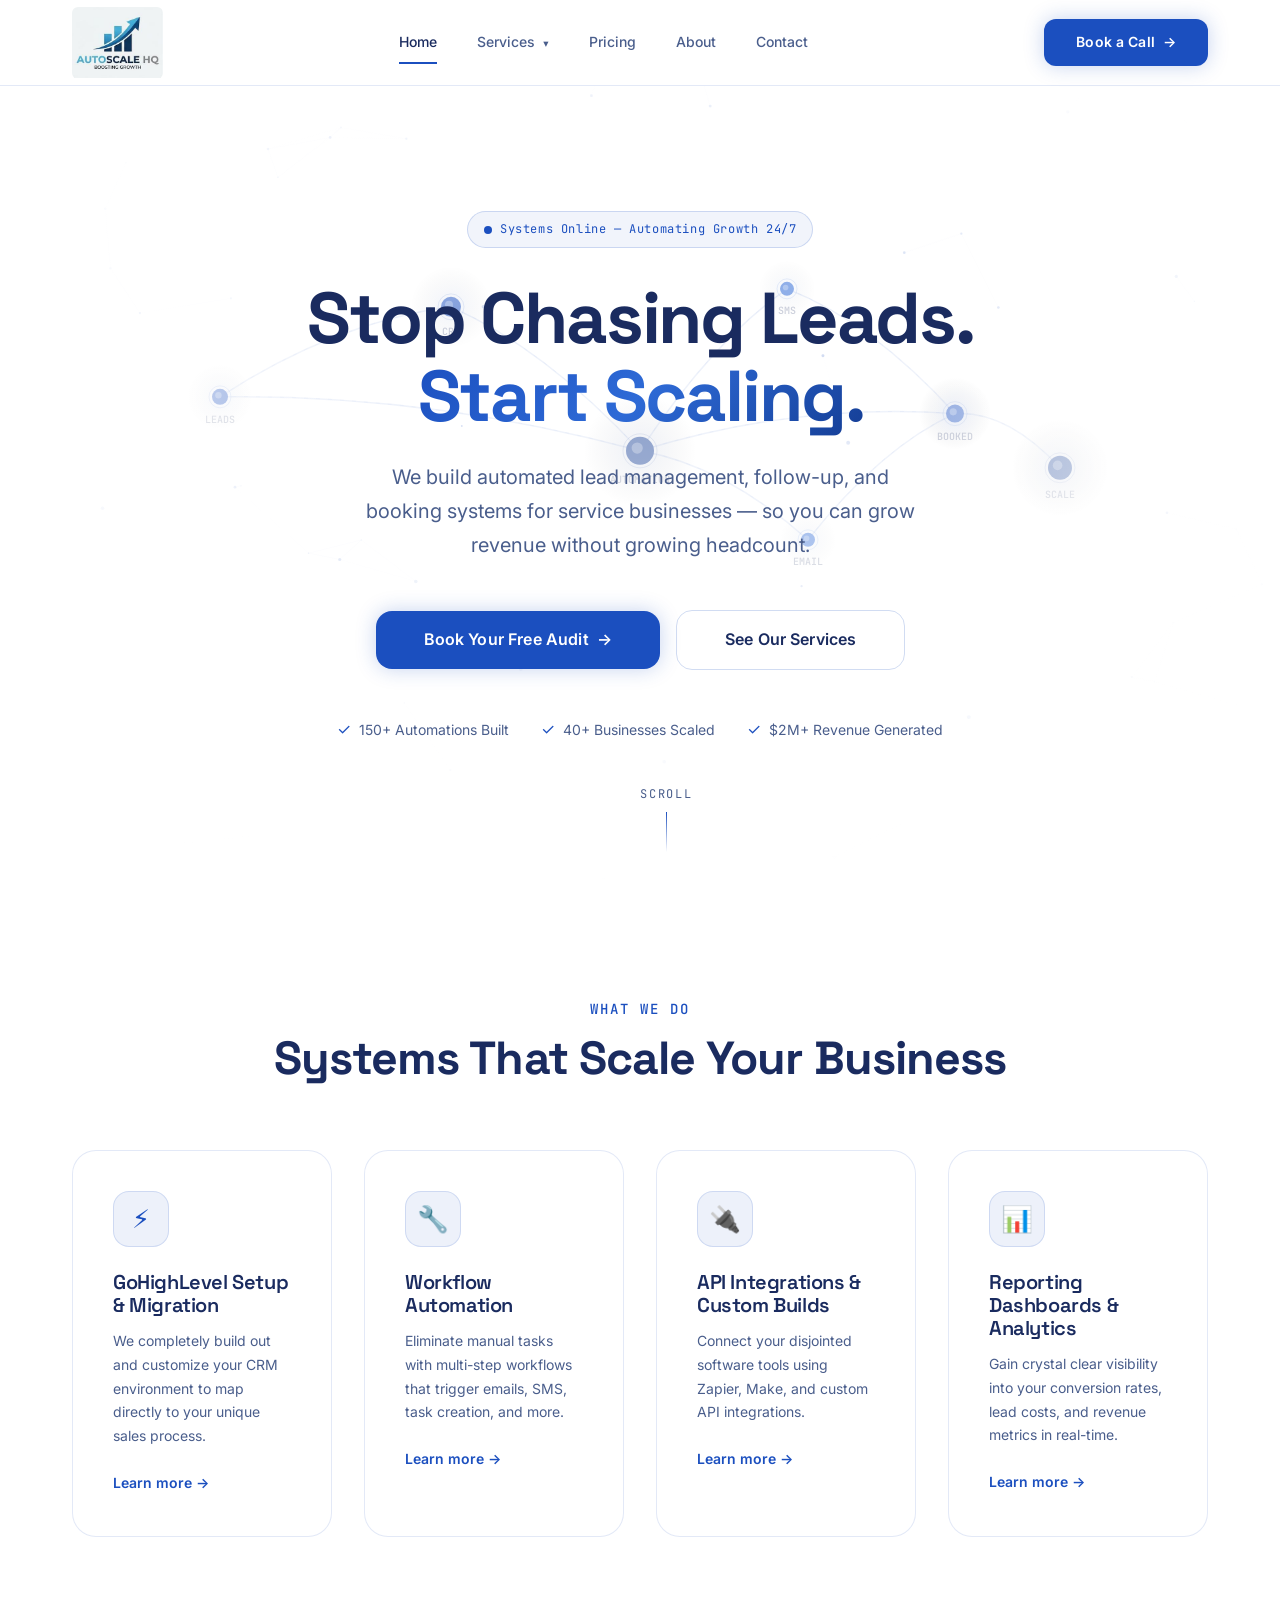
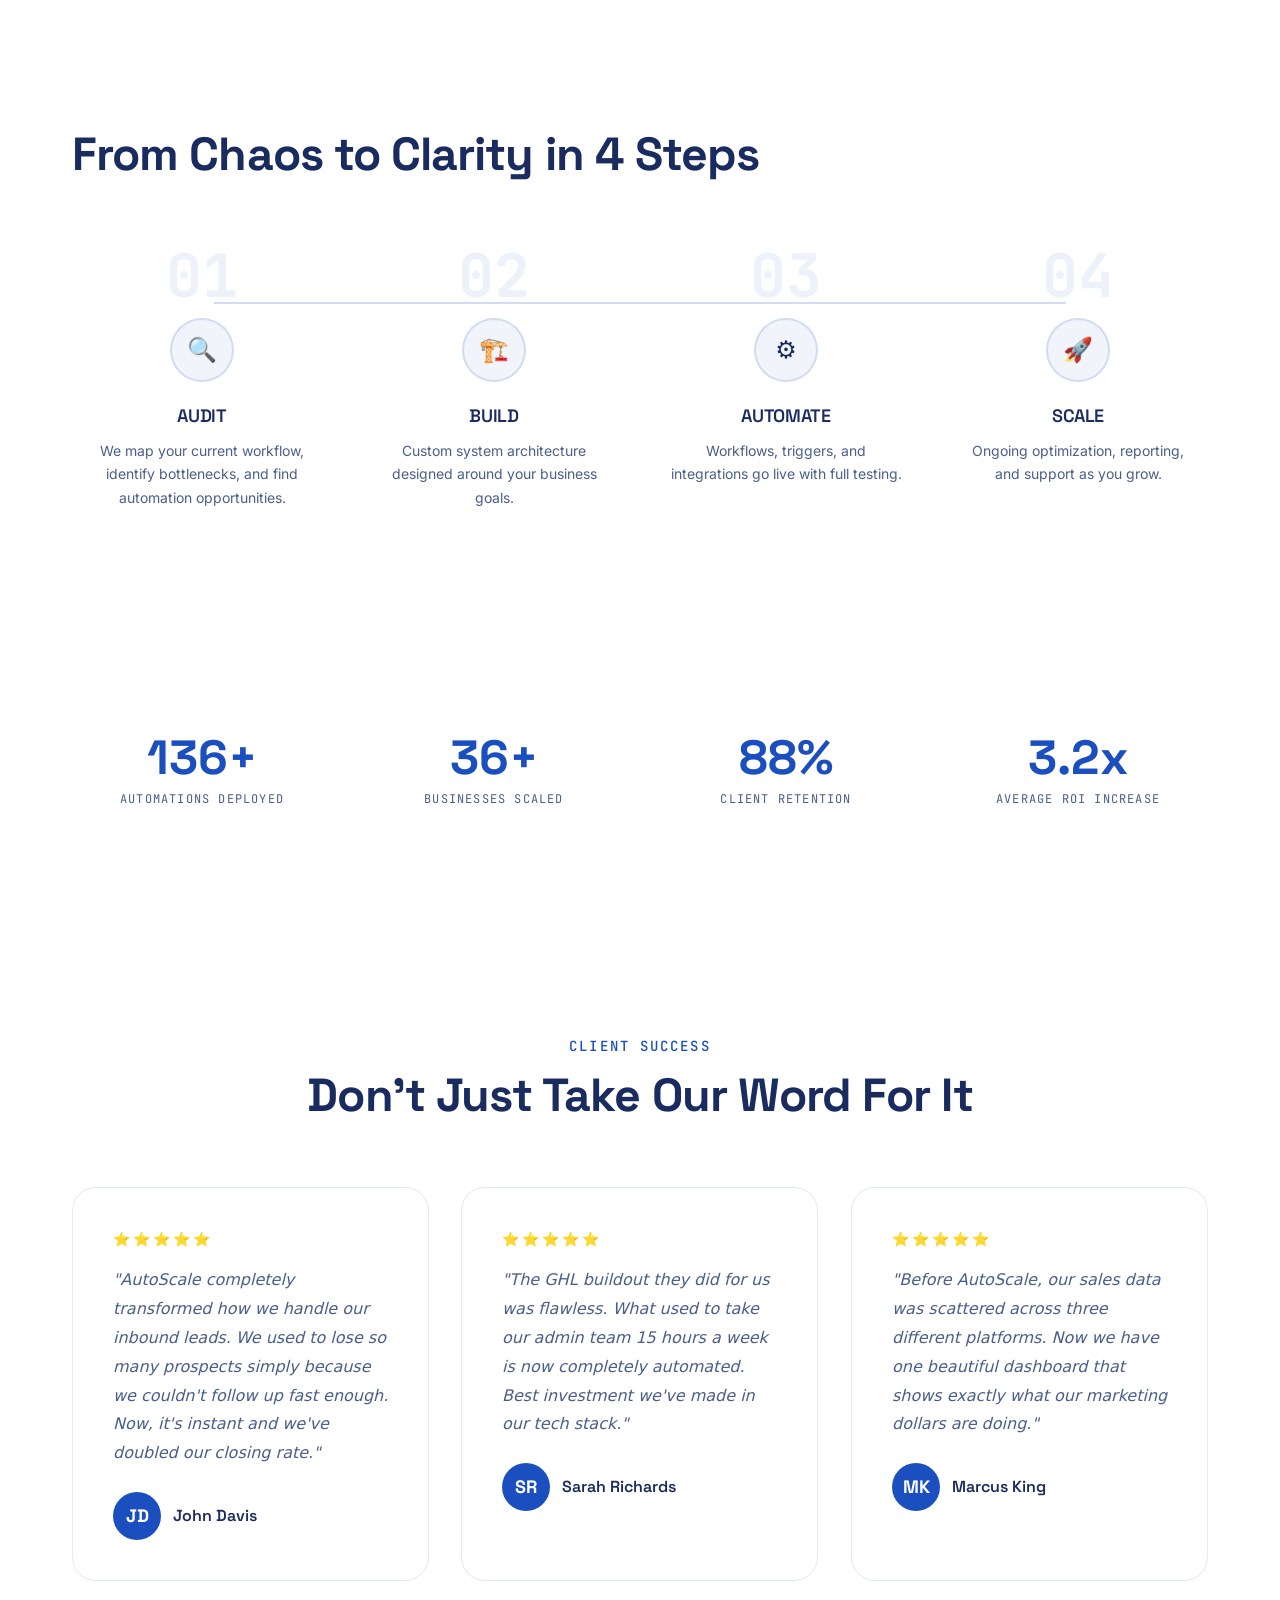
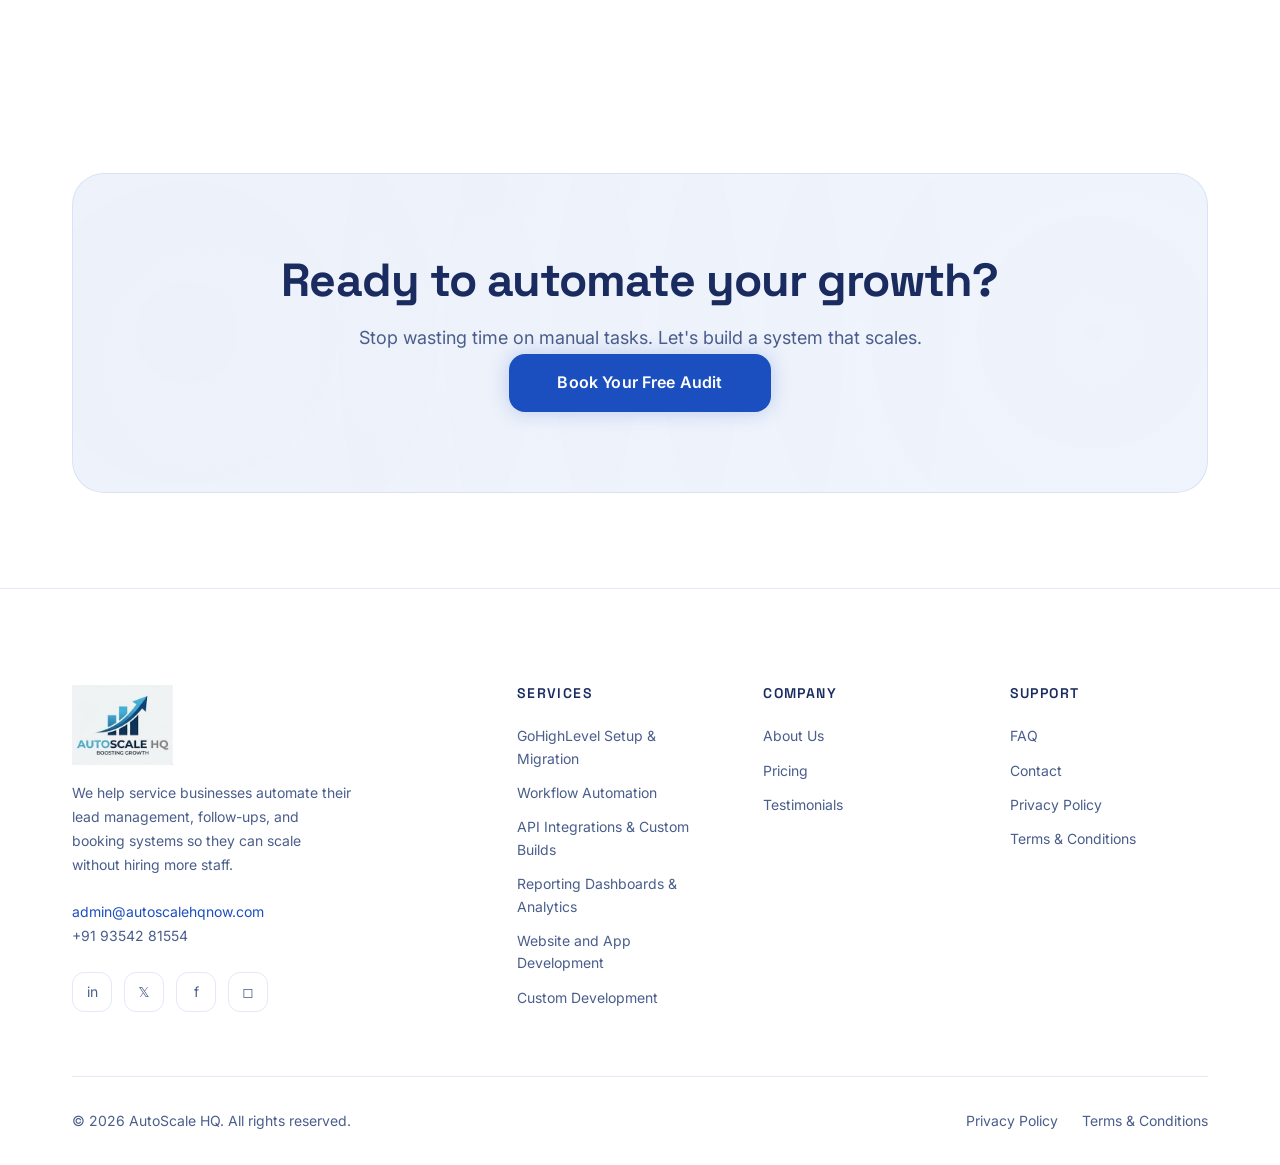
==== commit e9dc068d: "feat: remove 'Trusted by growing businesses' logo section and adjust section layout" ====
--- a/index.html
+++ b/index.html
@@ -54,21 +54,6 @@
     </div>
   </section>
 
-  <!-- TRUSTED BY SECTION -->
-  <section class="section section-medium" id="trusted-by">
-    <div class="container">
-      <div class="section-label text-center mb-4 reveal">Trusted by growing businesses</div>
-      <div class="logo-bar reveal stagger-1" data-stagger>
-        <div class="logo-bar-item">Acme Service Co</div>
-        <div class="logo-bar-item">Quantum Build</div>
-        <div class="logo-bar-item">Nexus Legal</div>
-        <div class="logo-bar-item">Apex Financial</div>
-        <div class="logo-bar-item">Vertex Health</div>
-        <div class="logo-bar-item">Horizon Realty</div>
-      </div>
-    </div>
-  </section>
-
   <!-- SERVICES OVERVIEW SECTION -->
   <section class="section section-dark" id="services-overview">
     <div class="container">
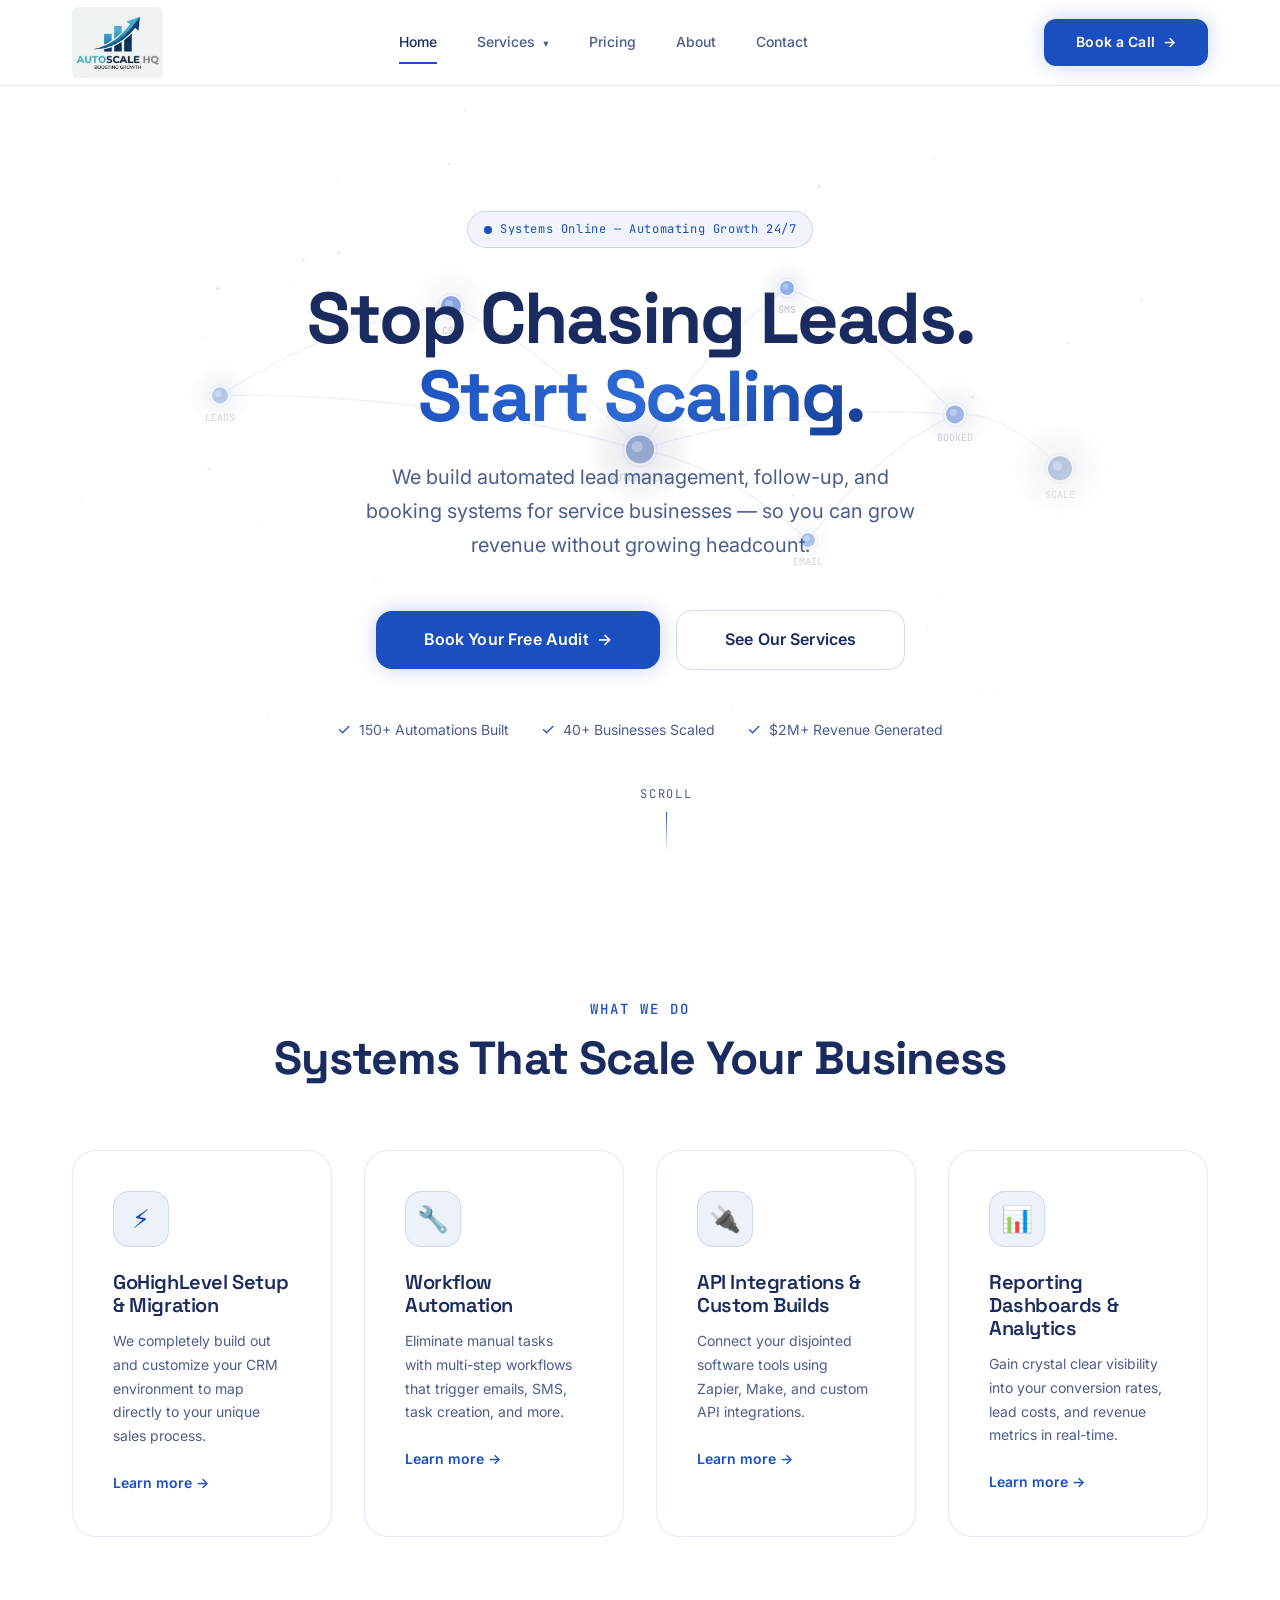
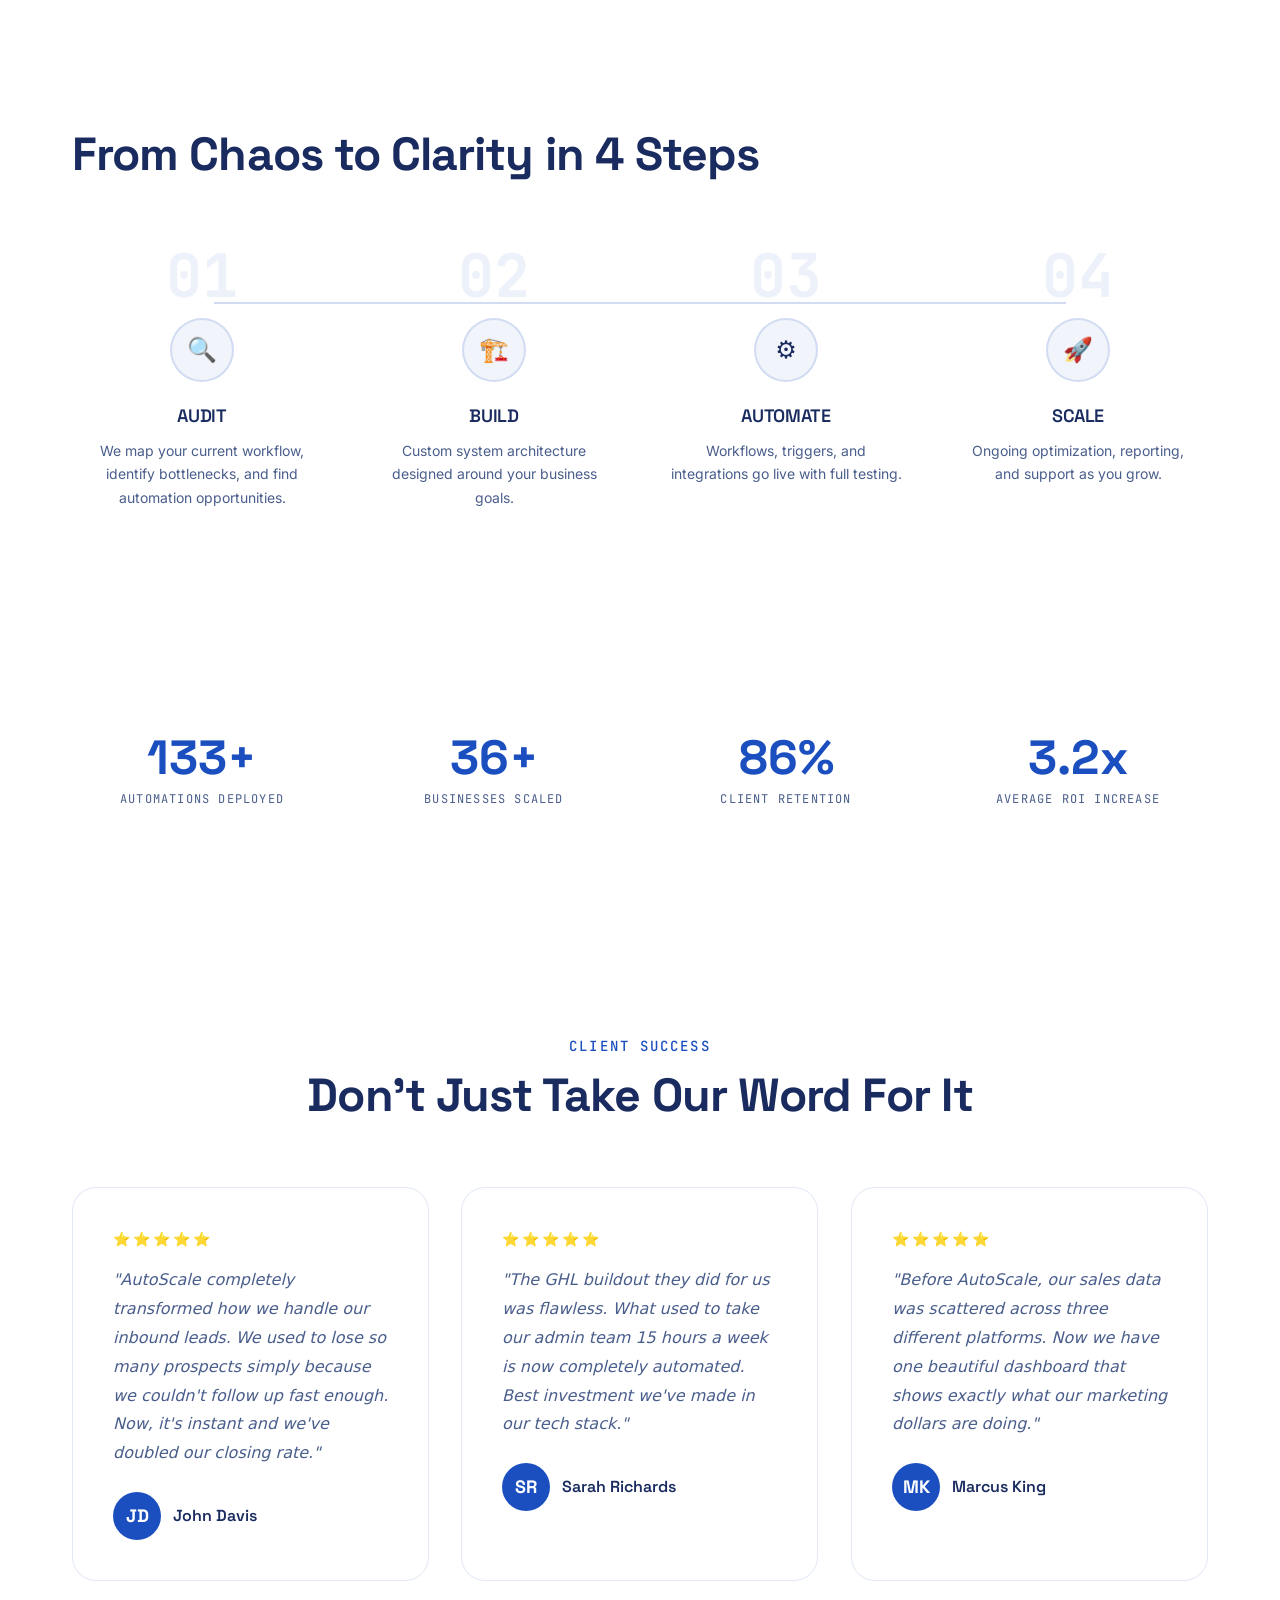
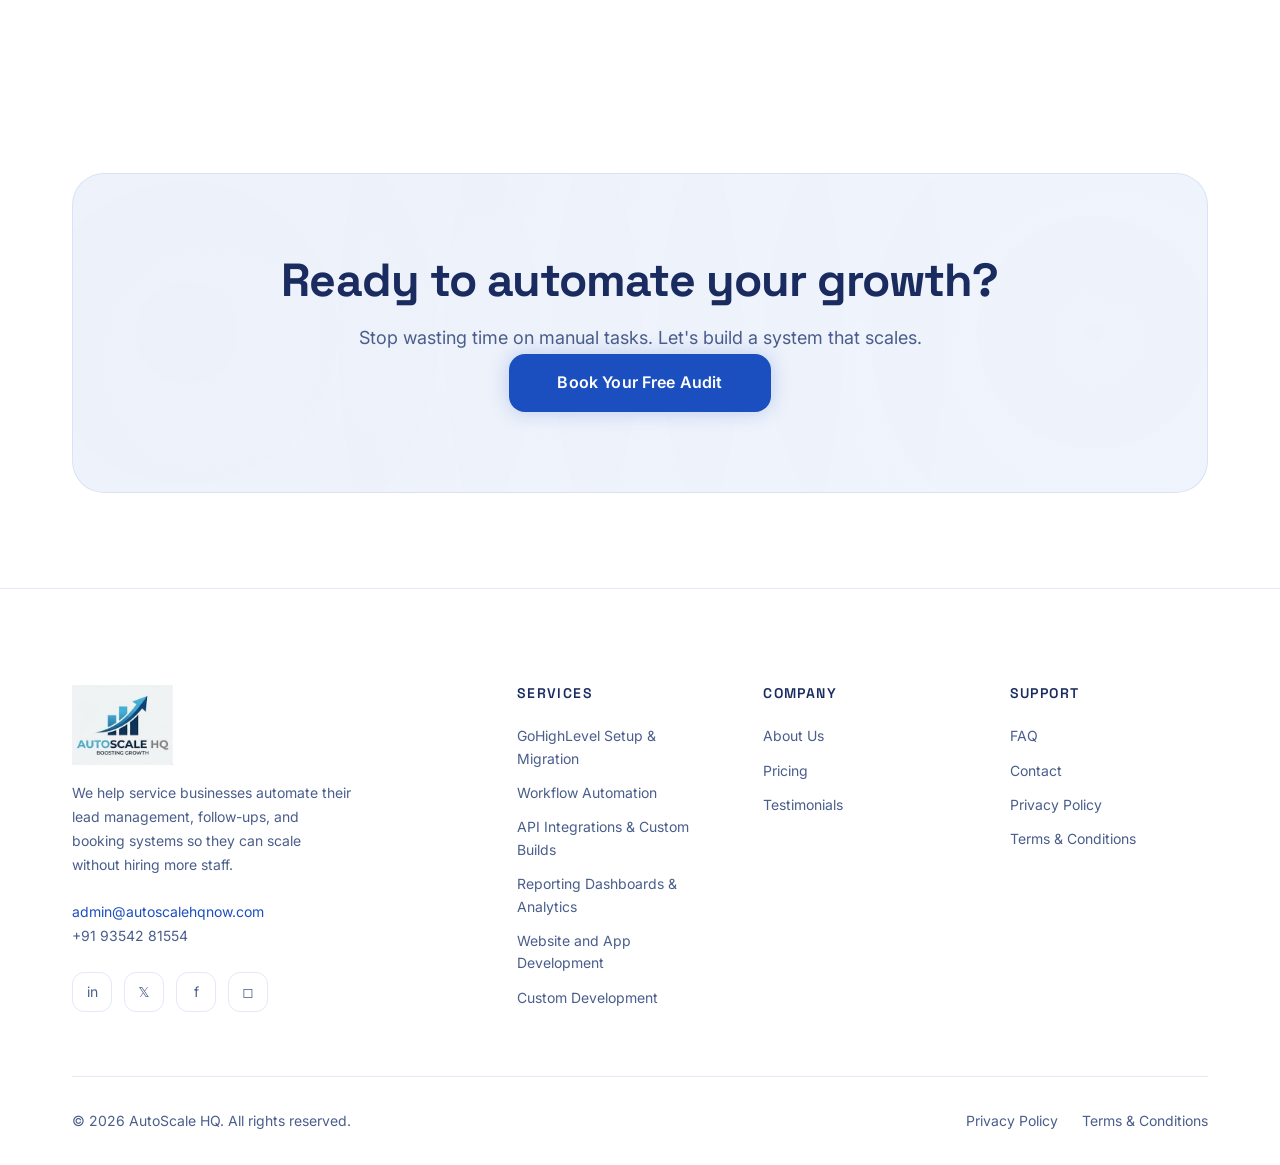
==== commit cfb93c23: "fix: resolve broken section anchor links across index.html and services.html" ====
--- a/index.html
+++ b/index.html
@@ -68,7 +68,7 @@
           <div class="card-icon">⚡</div>
           <h3 class="card-title">GoHighLevel Setup &amp; Migration</h3>
           <p class="card-text">We completely build out and customize your CRM environment to map directly to your unique sales process.</p>
-          <a href="services.html#gohighlevel" id="link-service-ghl" class="card-link">Learn more →</a>
+          <a href="service-ghl.html" id="link-service-ghl" class="card-link">Learn more →</a>
         </div>
         
         <!-- Service 2 -->
@@ -76,7 +76,7 @@
           <div class="card-icon">🔧</div>
           <h3 class="card-title">Workflow Automation</h3>
           <p class="card-text">Eliminate manual tasks with multi-step workflows that trigger emails, SMS, task creation, and more.</p>
-          <a href="services.html#workflow" id="link-service-workflow" class="card-link">Learn more →</a>
+          <a href="service-automation.html" id="link-service-workflow" class="card-link">Learn more →</a>
         </div>
         
         <!-- Service 3 -->
@@ -84,7 +84,7 @@
           <div class="card-icon">🔌</div>
           <h3 class="card-title">API Integrations &amp; Custom Builds</h3>
           <p class="card-text">Connect your disjointed software tools using Zapier, Make, and custom API integrations.</p>
-          <a href="services.html#api" id="link-service-api" class="card-link">Learn more →</a>
+          <a href="services.html#integrations" id="link-service-api" class="card-link">Learn more →</a>
         </div>
         
         <!-- Service 4 -->
@@ -92,7 +92,7 @@
           <div class="card-icon">📊</div>
           <h3 class="card-title">Reporting Dashboards &amp; Analytics</h3>
           <p class="card-text">Gain crystal clear visibility into your conversion rates, lead costs, and revenue metrics in real-time.</p>
-          <a href="services.html#analytics" id="link-service-analytics" class="card-link">Learn more →</a>
+          <a href="services.html#reporting" id="link-service-analytics" class="card-link">Learn more →</a>
         </div>
       </div>
     </div>
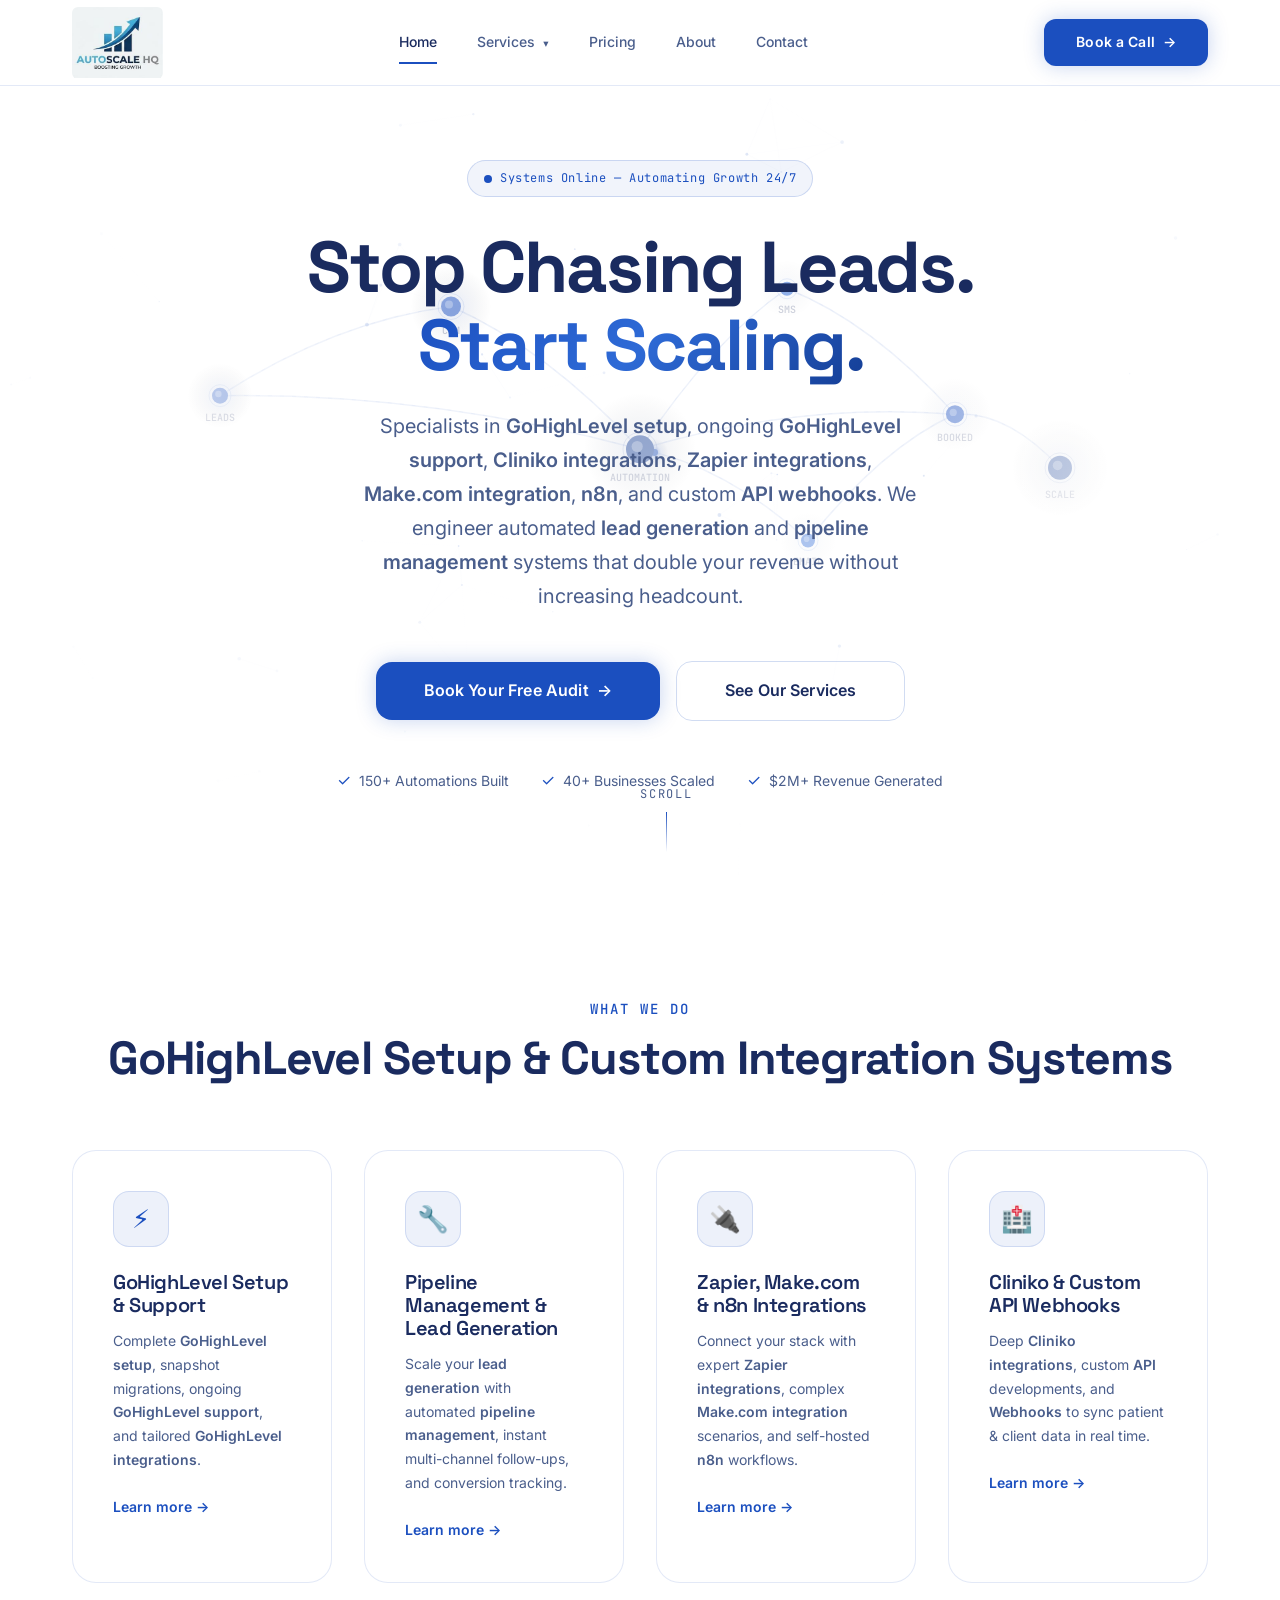
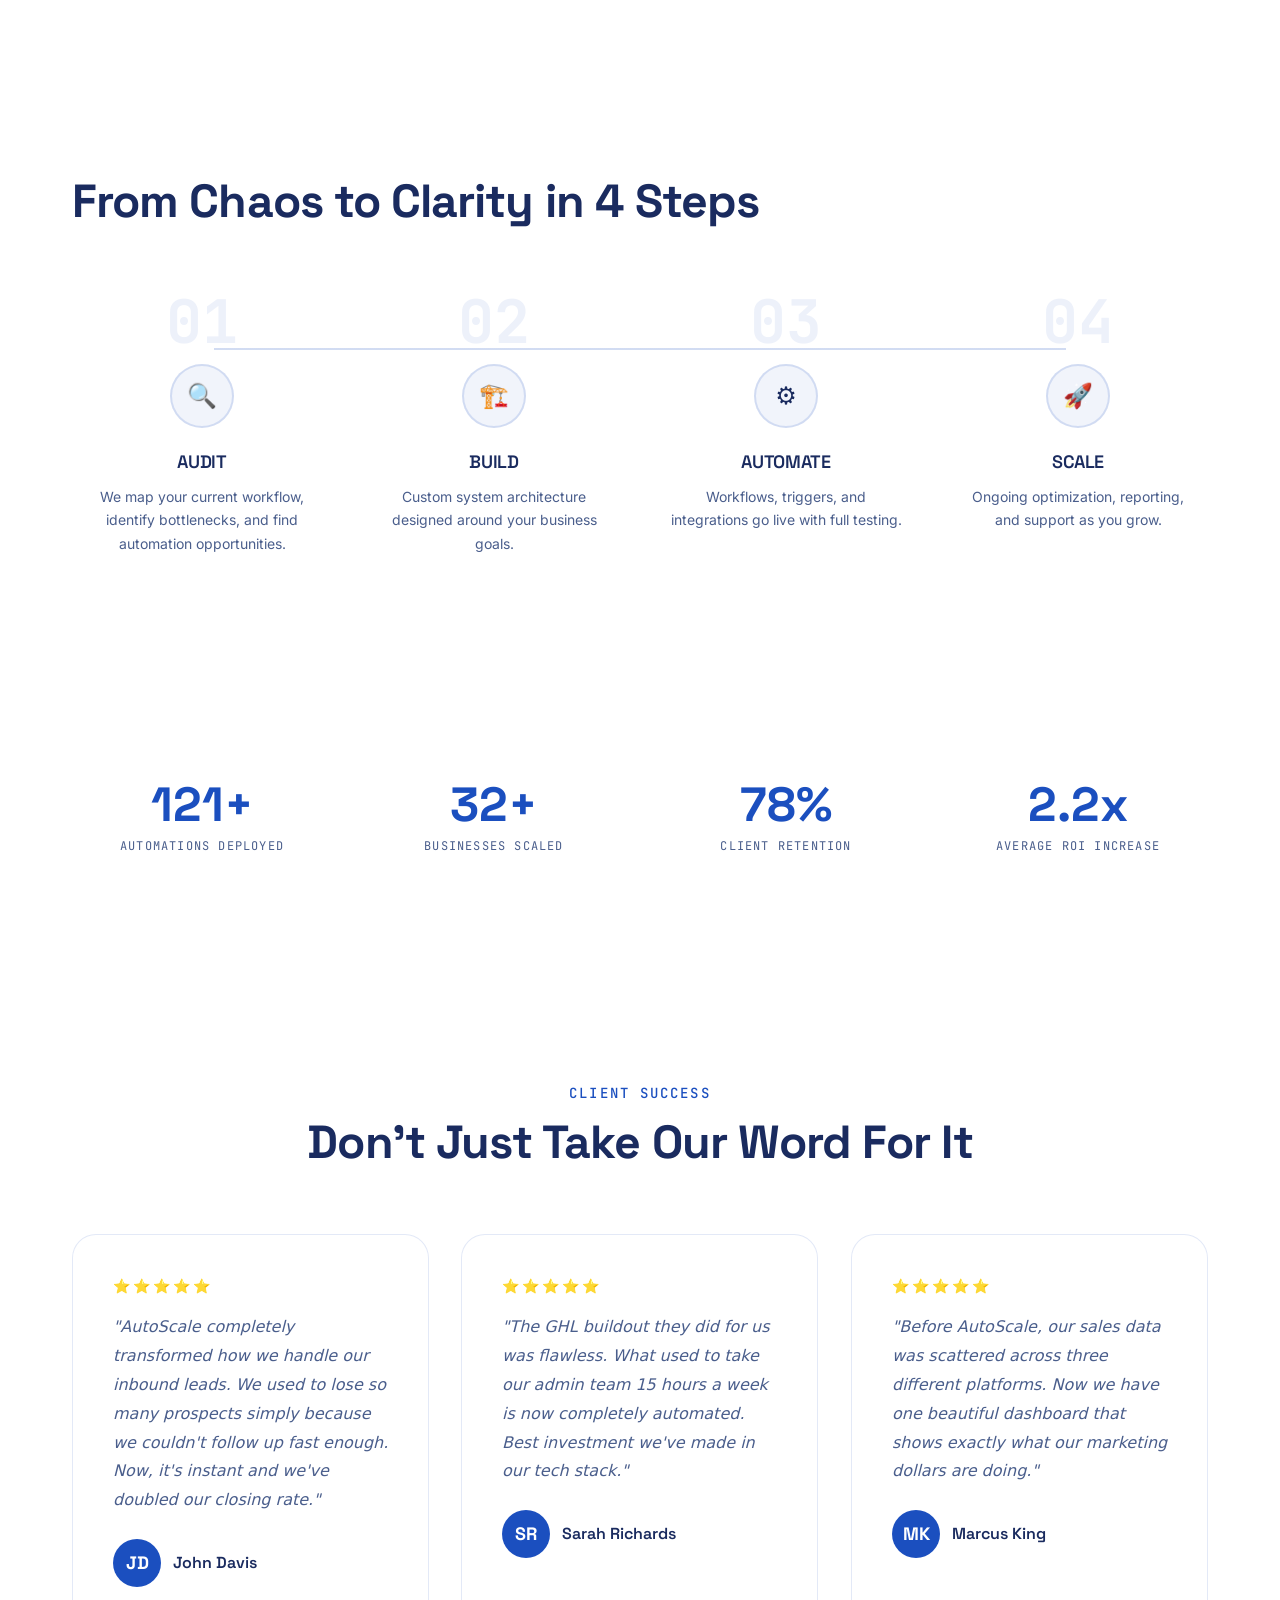
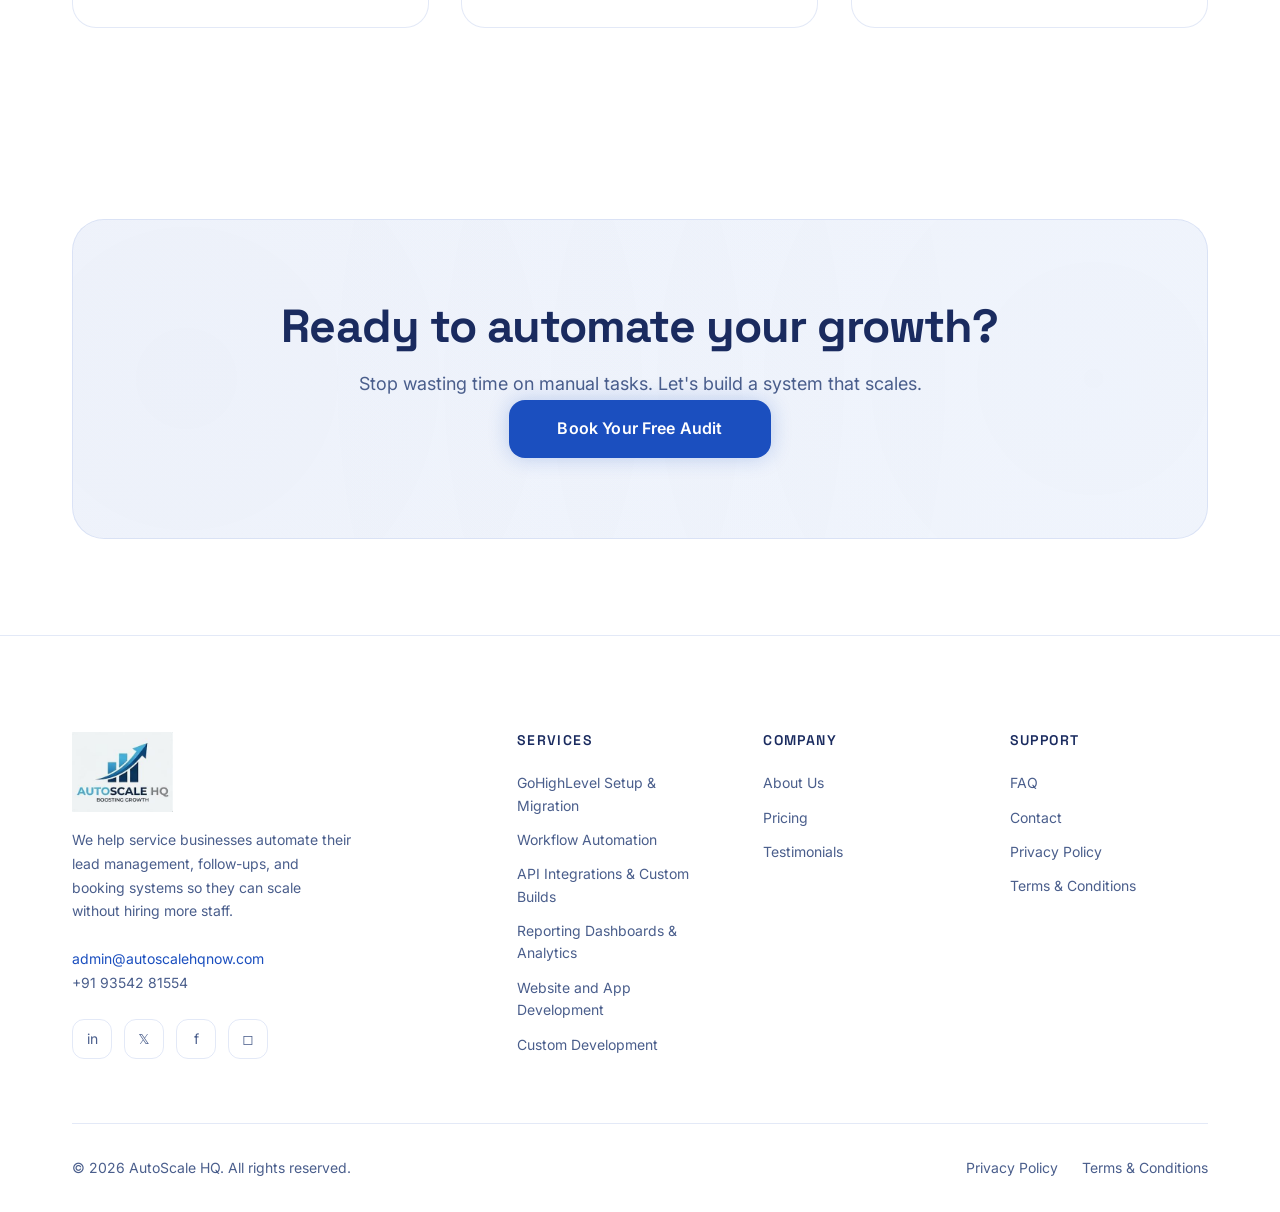
==== commit 86994960: "Add sitemap.xml, robots.txt, and update SEO metadata" ====
--- a/index.html
+++ b/index.html
@@ -3,16 +3,32 @@
 <head>
   <meta charset="UTF-8">
   <meta name="viewport" content="width=device-width, initial-scale=1.0">
-  <title>Home — AutoScale HQ</title>
+  <title>GoHighLevel Setup &amp; Custom Integration Experts | AutoScale HQ</title>
   <!-- Favicon -->
   <link rel="icon" type="image/png" sizes="32x32" href="assets/favicon-32x32.png">
   <link rel="icon" type="image/png" sizes="16x16" href="assets/favicon-16x16.png">
   <link rel="apple-touch-icon" sizes="180x180" href="assets/apple-touch-icon.png">
   <link rel="shortcut icon" href="favicon.ico">
-  <meta name="description" content="We build automated lead management, follow-up, and booking systems for service businesses — so you can grow revenue without growing headcount.">
-  <meta property="og:title" content="Home — AutoScale HQ">
-  <meta property="og:description" content="We build automated lead management, follow-up, and booking systems for service businesses — so you can grow revenue without growing headcount.">
+  <meta name="description" content="Expert GoHighLevel setup, GoHighLevel support, Cliniko integrations, Zapier integrations, Make.com integration, n8n, webhooks, API, pipeline management, and lead generation for growing businesses.">
+  <meta name="keywords" content="GoHighLevel, Gohighlevel setup, GohighLevel Support, Cliniko, Cliniko Integrations, GohighLevel Integrations, Pipeline Management, Lead Generation, Custom Integrations, API, Webhooks, Zapier, Zapier Integrations, Make.com, Make.com Integration, n8n">
+  <link rel="canonical" href="https://autoscalehqnow.com/">
+
+  <!-- Open Graph / Facebook -->
   <meta property="og:type" content="website">
+  <meta property="og:url" content="https://autoscalehqnow.com/">
+  <meta property="og:site_name" content="AutoScale HQ">
+  <meta property="og:title" content="GoHighLevel Setup &amp; Custom Integration Experts | AutoScale HQ">
+  <meta property="og:description" content="Expert GoHighLevel setup, GoHighLevel support, Cliniko integrations, Zapier integrations, Make.com integration, n8n, webhooks, API, pipeline management, and lead generation.">
+  <meta property="og:image" content="https://autoscalehqnow.com/assets/logo.png">
+
+  <!-- Twitter -->
+  <meta name="twitter:card" content="summary_large_image">
+  <meta name="twitter:url" content="https://autoscalehqnow.com/">
+  <meta name="twitter:title" content="GoHighLevel Setup &amp; Custom Integration Experts | AutoScale HQ">
+  <meta name="twitter:description" content="Expert GoHighLevel setup, GoHighLevel support, Cliniko integrations, Zapier integrations, Make.com integration, n8n, webhooks, API, pipeline management, and lead generation.">
+  <meta name="twitter:image" content="https://autoscalehqnow.com/assets/logo.png">
+
+  <!-- Fonts & Styles -->
   <link rel="preconnect" href="https://fonts.googleapis.com">
   <link rel="preconnect" href="https://fonts.gstatic.com" crossorigin>
   <link href="https://fonts.googleapis.com/css2?family=Inter:wght@400;500;600;700&family=JetBrains+Mono:wght@400;500&family=Space+Grotesk:wght@500;600;700&display=swap" rel="stylesheet">
@@ -21,6 +37,23 @@
   <link rel="stylesheet" href="css/animations.css">
   <link rel="stylesheet" href="css/pages.css">
   <link rel="stylesheet" href="css/hero.css">
+
+  <!-- JSON-LD Structured Data -->
+  <script type="application/ld+json">
+  {
+    "@context": "https://schema.org",
+    "@type": "ProfessionalService",
+    "name": "AutoScale HQ",
+    "url": "https://autoscalehqnow.com/",
+    "logo": "https://autoscalehqnow.com/assets/logo.png",
+    "image": "https://autoscalehqnow.com/assets/logo.png",
+    "description": "Expert GoHighLevel Setup, GoHighLevel Support, Cliniko Integrations, Zapier & Make.com Integrations, n8n, API Webhooks, Pipeline Management, and Lead Generation Services.",
+    "email": "admin@autoscalehqnow.com",
+    "knowsAbout": [
+      "GoHighLevel", "Gohighlevel setup", "GohighLevel Support", "Cliniko", "Cliniko Integrations", "GohighLevel Integrations", "Pipeline Management", "Lead Generation", "Custom Integrations", "API", "Webhooks", "Zapier", "Zapier Integrations", "Make.com", "Make.com Integration", "n8n"
+    ]
+  }
+  </script>
 </head>
 <body>
 
@@ -37,7 +70,7 @@
         Stop Chasing Leads.<br>
         <span class="highlight">Start Scaling.</span>
       </h1>
-      <p class="hero-subtitle reveal stagger-2">We build automated lead management, follow-up, and booking systems for service businesses — so you can grow revenue without growing headcount.</p>
+      <p class="hero-subtitle reveal stagger-2">Specialists in <strong>GoHighLevel setup</strong>, ongoing <strong>GoHighLevel support</strong>, <strong>Cliniko integrations</strong>, <strong>Zapier integrations</strong>, <strong>Make.com integration</strong>, <strong>n8n</strong>, and custom <strong>API webhooks</strong>. We engineer automated <strong>lead generation</strong> and <strong>pipeline management</strong> systems that double your revenue without increasing headcount.</p>
       <div class="hero-ctas reveal stagger-3">
         <a href="https://calendly.com/autoscalehqnow-info/30min" target="_blank" rel="noopener" id="btn-hero-book" class="btn btn-primary btn-lg btn-magnetic">Book Your Free Audit <span class="arrow">→</span></a>
         <a href="services.html" id="btn-hero-services" class="btn btn-ghost btn-lg">See Our Services</a>
@@ -59,40 +92,40 @@
     <div class="container">
       <div class="section-header text-center reveal">
         <div class="section-label">What We Do</div>
-        <h2 class="section-title">Systems That Scale Your Business</h2>
+        <h2 class="section-title">GoHighLevel Setup &amp; Custom Integration Systems</h2>
       </div>
       
       <div class="grid grid-4 gap-6" data-stagger>
         <!-- Service 1 -->
         <div class="card-glass reveal">
           <div class="card-icon">⚡</div>
-          <h3 class="card-title">GoHighLevel Setup &amp; Migration</h3>
-          <p class="card-text">We completely build out and customize your CRM environment to map directly to your unique sales process.</p>
+          <h3 class="card-title">GoHighLevel Setup &amp; Support</h3>
+          <p class="card-text">Complete <strong>GoHighLevel setup</strong>, snapshot migrations, ongoing <strong>GoHighLevel support</strong>, and tailored <strong>GoHighLevel integrations</strong>.</p>
           <a href="service-ghl.html" id="link-service-ghl" class="card-link">Learn more →</a>
         </div>
         
         <!-- Service 2 -->
         <div class="card-glass reveal">
           <div class="card-icon">🔧</div>
-          <h3 class="card-title">Workflow Automation</h3>
-          <p class="card-text">Eliminate manual tasks with multi-step workflows that trigger emails, SMS, task creation, and more.</p>
+          <h3 class="card-title">Pipeline Management &amp; Lead Generation</h3>
+          <p class="card-text">Scale your <strong>lead generation</strong> with automated <strong>pipeline management</strong>, instant multi-channel follow-ups, and conversion tracking.</p>
           <a href="service-automation.html" id="link-service-workflow" class="card-link">Learn more →</a>
         </div>
         
         <!-- Service 3 -->
         <div class="card-glass reveal">
           <div class="card-icon">🔌</div>
-          <h3 class="card-title">API Integrations &amp; Custom Builds</h3>
-          <p class="card-text">Connect your disjointed software tools using Zapier, Make, and custom API integrations.</p>
-          <a href="services.html#integrations" id="link-service-api" class="card-link">Learn more →</a>
+          <h3 class="card-title">Zapier, Make.com &amp; n8n Integrations</h3>
+          <p class="card-text">Connect your stack with expert <strong>Zapier integrations</strong>, complex <strong>Make.com integration</strong> scenarios, and self-hosted <strong>n8n</strong> workflows.</p>
+          <a href="service-automation.html" id="link-service-api" class="card-link">Learn more →</a>
         </div>
         
         <!-- Service 4 -->
         <div class="card-glass reveal">
-          <div class="card-icon">📊</div>
-          <h3 class="card-title">Reporting Dashboards &amp; Analytics</h3>
-          <p class="card-text">Gain crystal clear visibility into your conversion rates, lead costs, and revenue metrics in real-time.</p>
-          <a href="services.html#reporting" id="link-service-analytics" class="card-link">Learn more →</a>
+          <div class="card-icon">🏥</div>
+          <h3 class="card-title">Cliniko &amp; Custom API Webhooks</h3>
+          <p class="card-text">Deep <strong>Cliniko integrations</strong>, custom <strong>API</strong> developments, and <strong>Webhooks</strong> to sync patient &amp; client data in real time.</p>
+          <a href="services.html" id="link-service-analytics" class="card-link">Learn more →</a>
         </div>
       </div>
     </div>
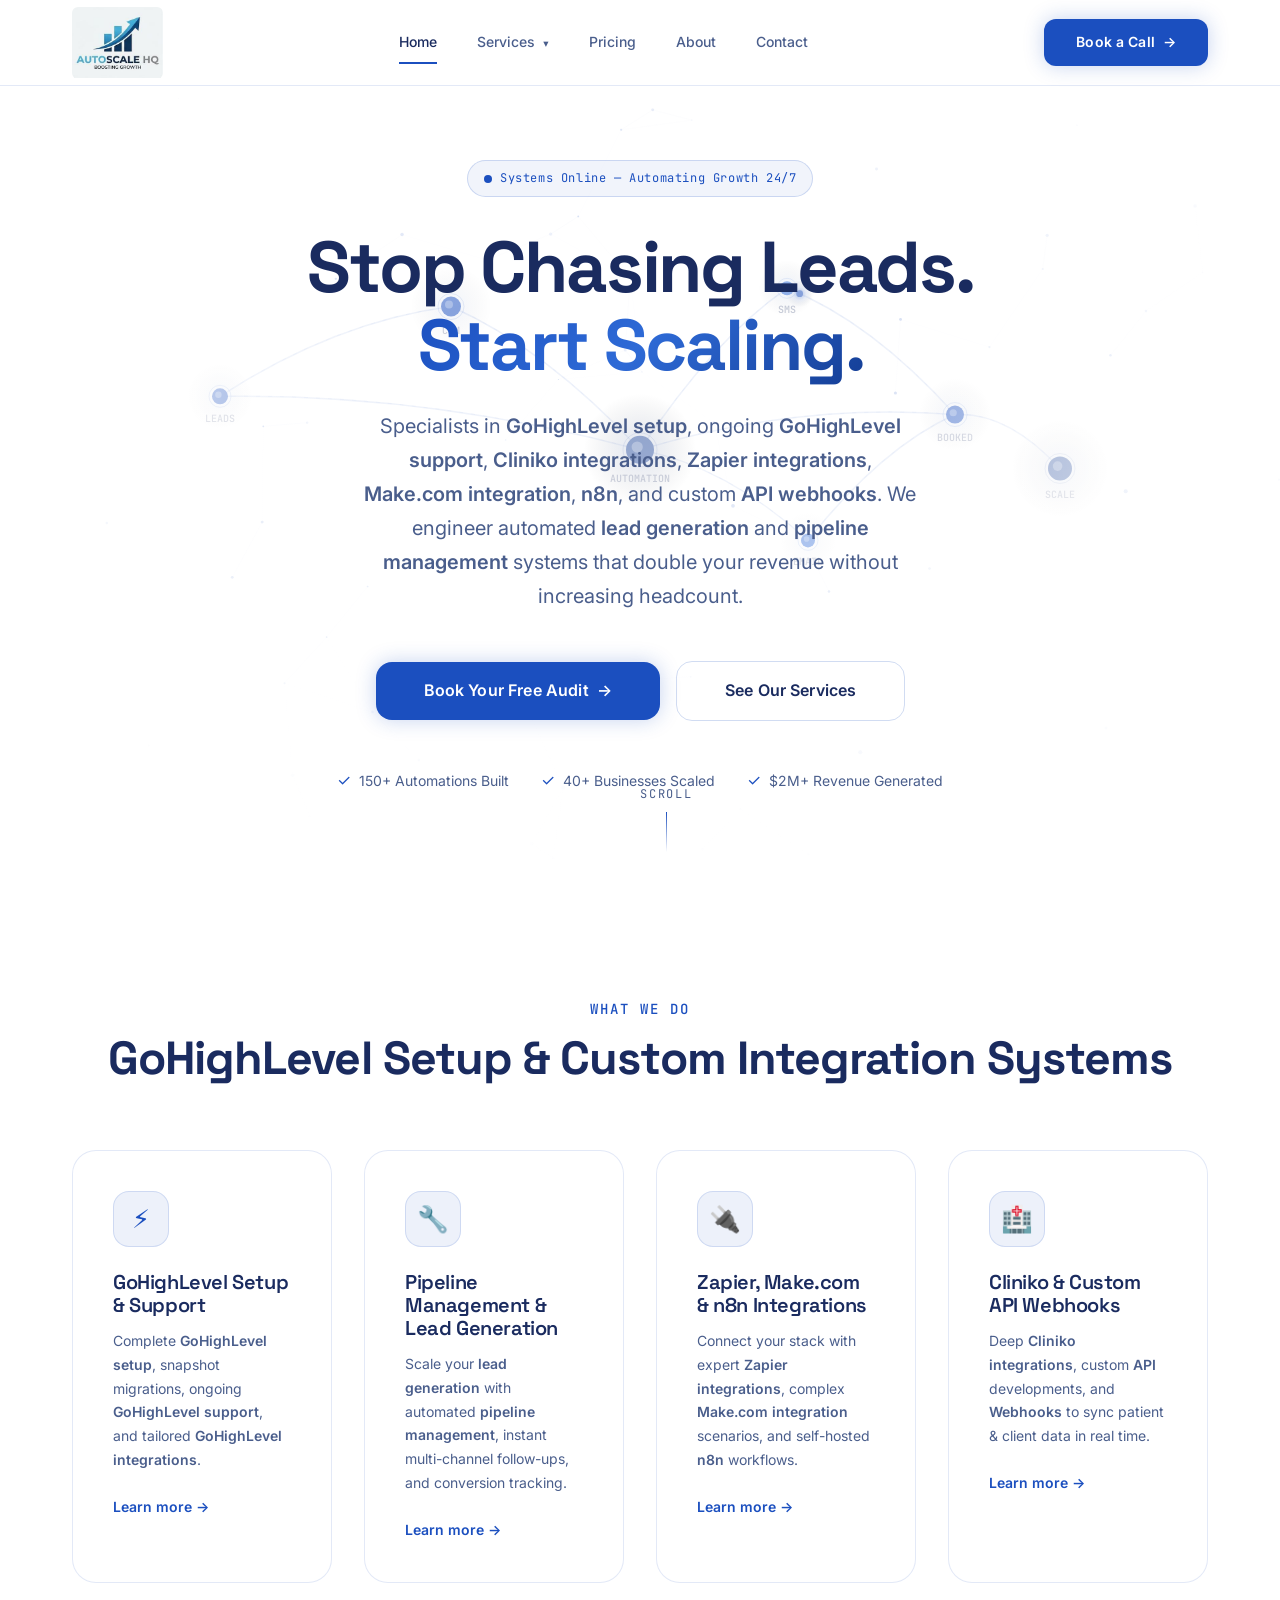
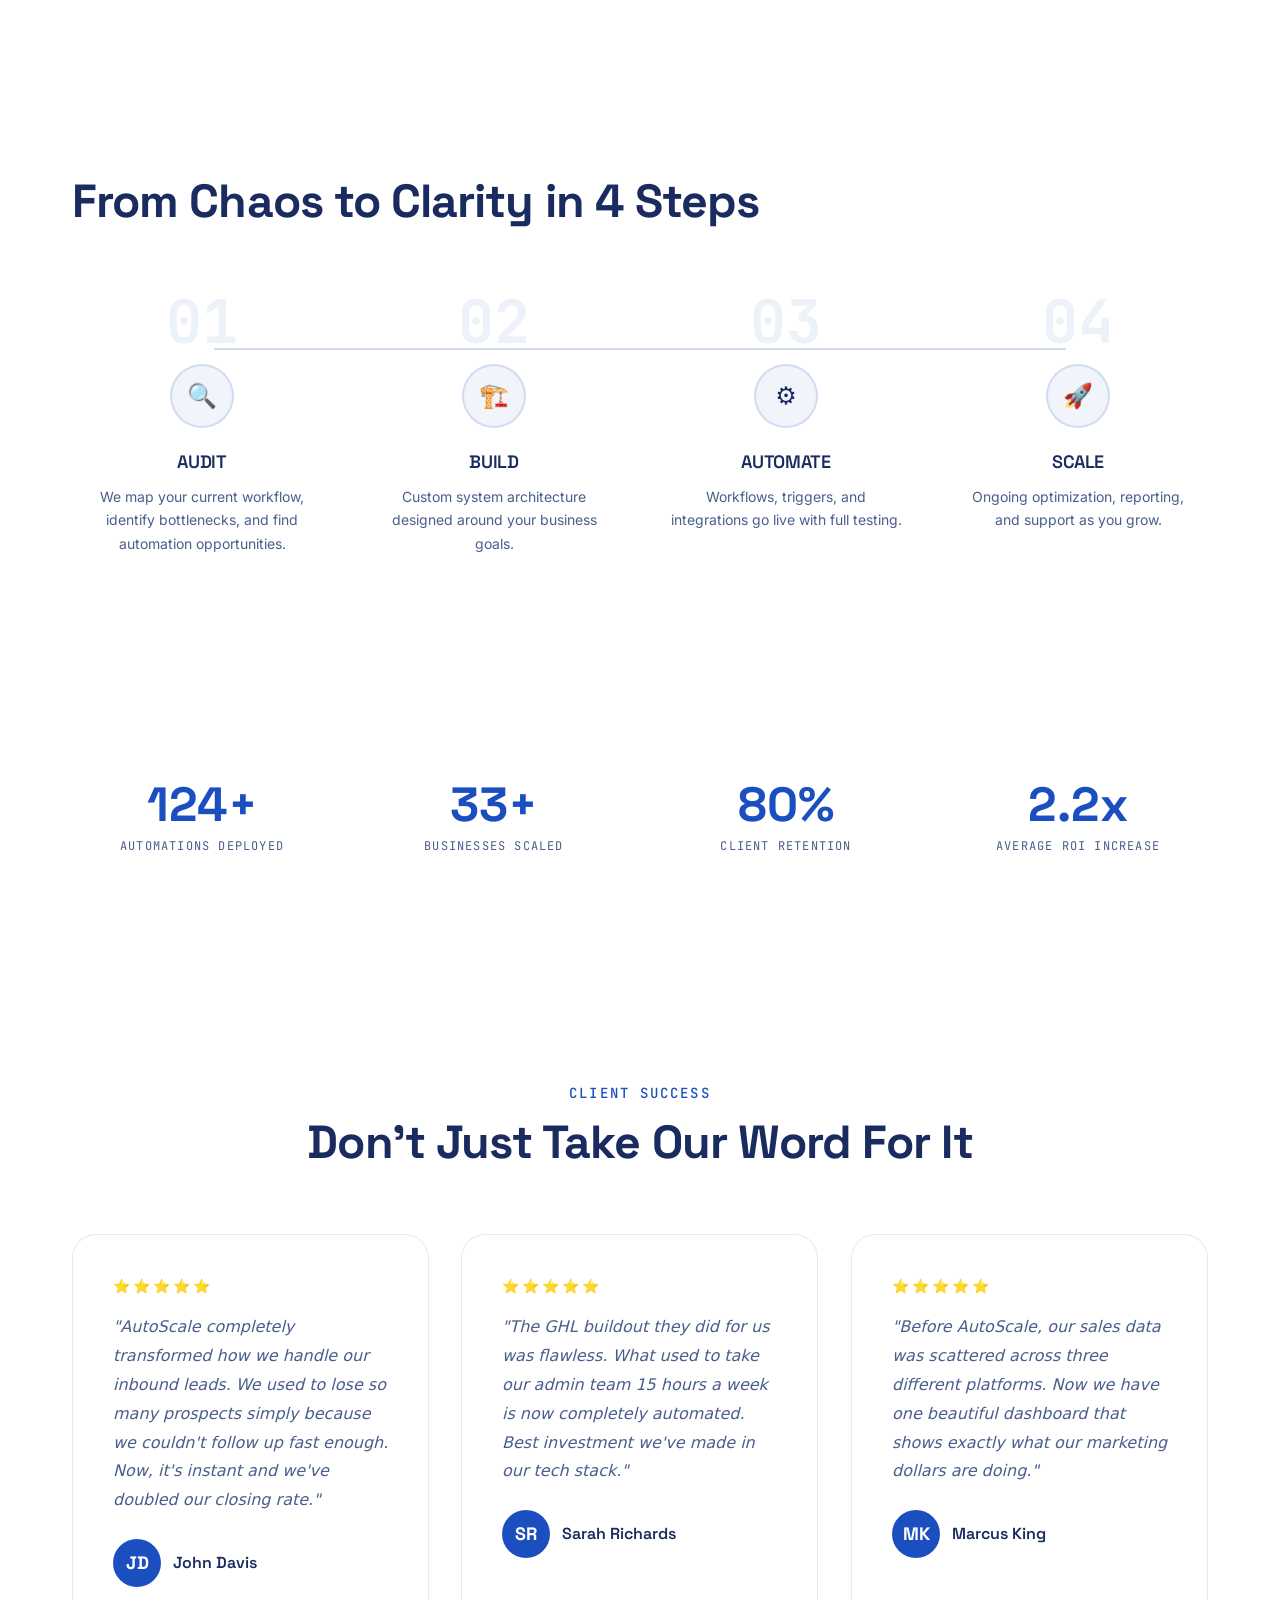
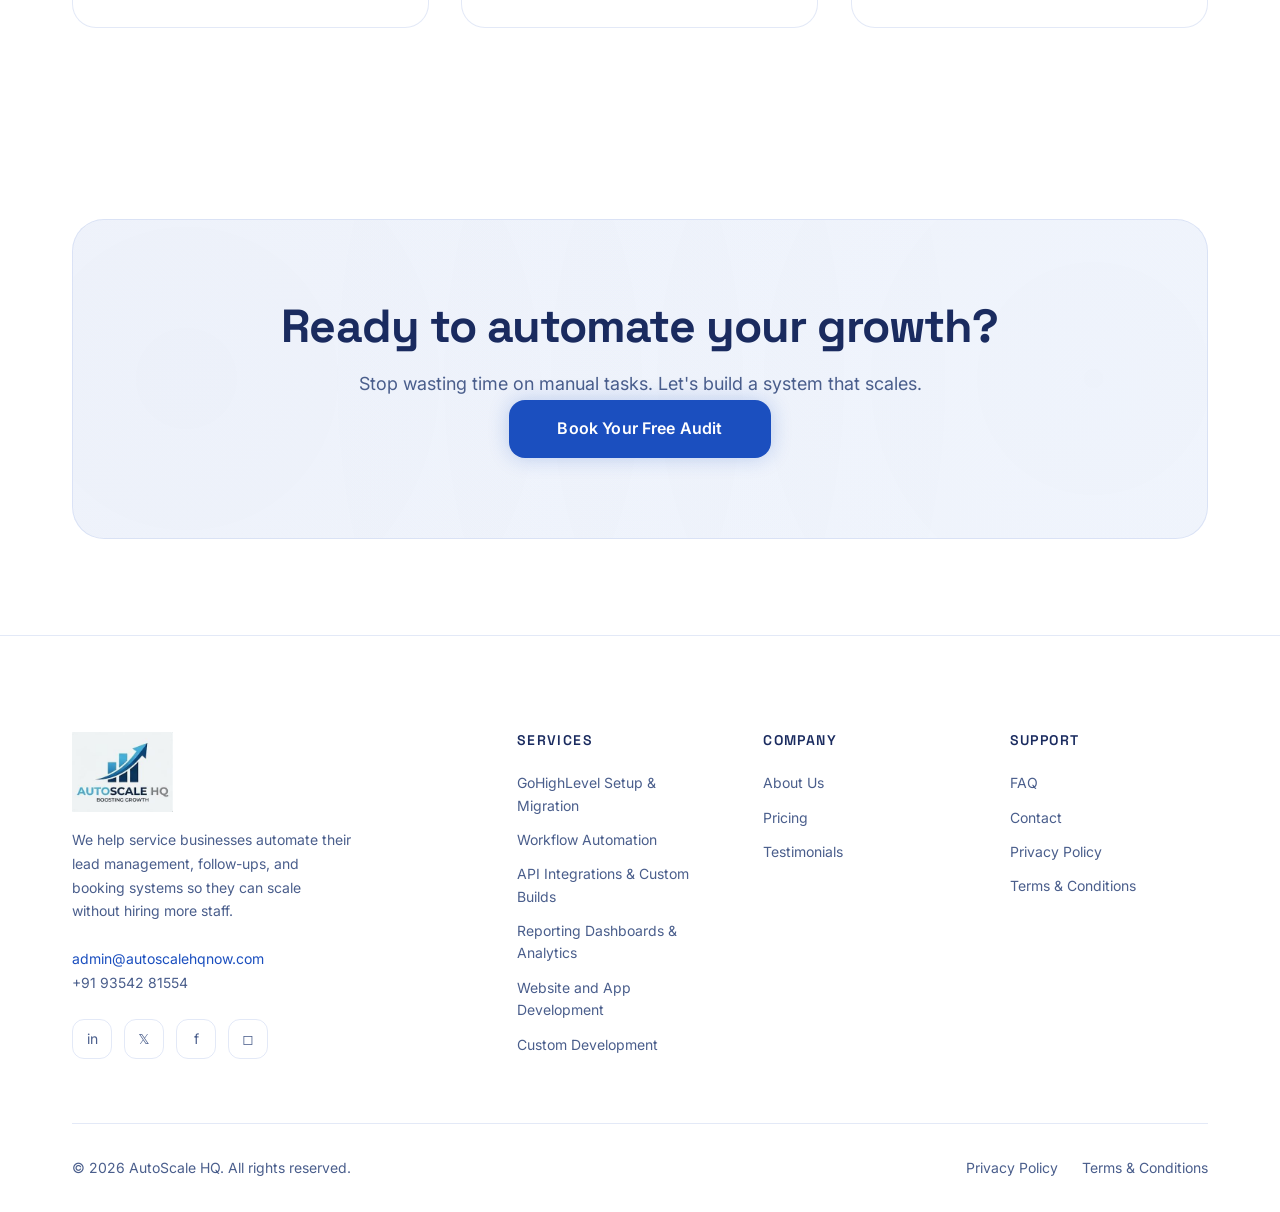
==== commit 844ffcb5: "seo: update sitemap.xml, robots.txt and canonical tags to https://www.autoscalehqnow.com/" ====
--- a/index.html
+++ b/index.html
@@ -11,22 +11,22 @@
   <link rel="shortcut icon" href="favicon.ico">
   <meta name="description" content="Expert GoHighLevel setup, GoHighLevel support, Cliniko integrations, Zapier integrations, Make.com integration, n8n, webhooks, API, pipeline management, and lead generation for growing businesses.">
   <meta name="keywords" content="GoHighLevel, Gohighlevel setup, GohighLevel Support, Cliniko, Cliniko Integrations, GohighLevel Integrations, Pipeline Management, Lead Generation, Custom Integrations, API, Webhooks, Zapier, Zapier Integrations, Make.com, Make.com Integration, n8n">
-  <link rel="canonical" href="https://autoscalehqnow.com/">
+  <link rel="canonical" href="https://www.autoscalehqnow.com/">
 
   <!-- Open Graph / Facebook -->
   <meta property="og:type" content="website">
-  <meta property="og:url" content="https://autoscalehqnow.com/">
+  <meta property="og:url" content="https://www.autoscalehqnow.com/">
   <meta property="og:site_name" content="AutoScale HQ">
   <meta property="og:title" content="GoHighLevel Setup &amp; Custom Integration Experts | AutoScale HQ">
   <meta property="og:description" content="Expert GoHighLevel setup, GoHighLevel support, Cliniko integrations, Zapier integrations, Make.com integration, n8n, webhooks, API, pipeline management, and lead generation.">
-  <meta property="og:image" content="https://autoscalehqnow.com/assets/logo.png">
+  <meta property="og:image" content="https://www.autoscalehqnow.com/assets/logo.png">
 
   <!-- Twitter -->
   <meta name="twitter:card" content="summary_large_image">
-  <meta name="twitter:url" content="https://autoscalehqnow.com/">
+  <meta name="twitter:url" content="https://www.autoscalehqnow.com/">
   <meta name="twitter:title" content="GoHighLevel Setup &amp; Custom Integration Experts | AutoScale HQ">
   <meta name="twitter:description" content="Expert GoHighLevel setup, GoHighLevel support, Cliniko integrations, Zapier integrations, Make.com integration, n8n, webhooks, API, pipeline management, and lead generation.">
-  <meta name="twitter:image" content="https://autoscalehqnow.com/assets/logo.png">
+  <meta name="twitter:image" content="https://www.autoscalehqnow.com/assets/logo.png">
 
   <!-- Fonts & Styles -->
   <link rel="preconnect" href="https://fonts.googleapis.com">
@@ -44,9 +44,9 @@
     "@context": "https://schema.org",
     "@type": "ProfessionalService",
     "name": "AutoScale HQ",
-    "url": "https://autoscalehqnow.com/",
-    "logo": "https://autoscalehqnow.com/assets/logo.png",
-    "image": "https://autoscalehqnow.com/assets/logo.png",
+    "url": "https://www.autoscalehqnow.com/",
+    "logo": "https://www.autoscalehqnow.com/assets/logo.png",
+    "image": "https://www.autoscalehqnow.com/assets/logo.png",
     "description": "Expert GoHighLevel Setup, GoHighLevel Support, Cliniko Integrations, Zapier & Make.com Integrations, n8n, API Webhooks, Pipeline Management, and Lead Generation Services.",
     "email": "admin@autoscalehqnow.com",
     "knowsAbout": [
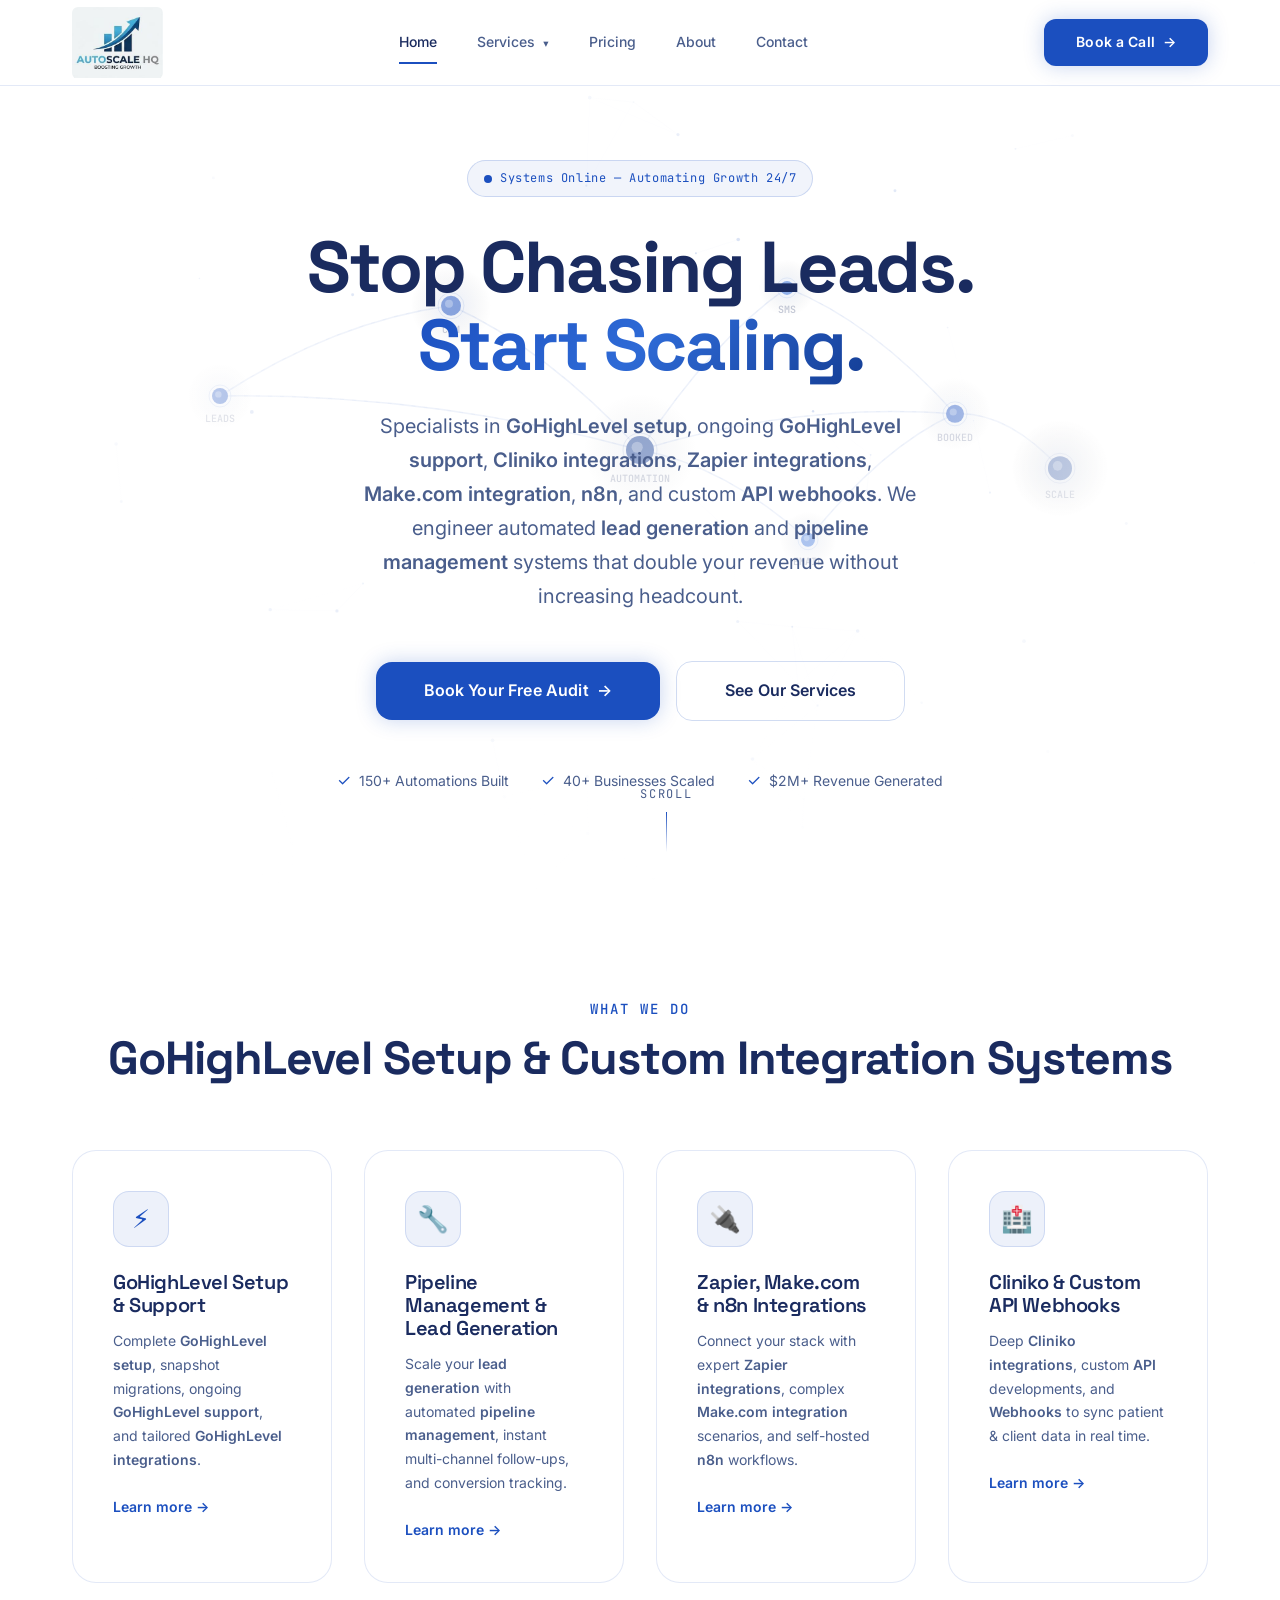
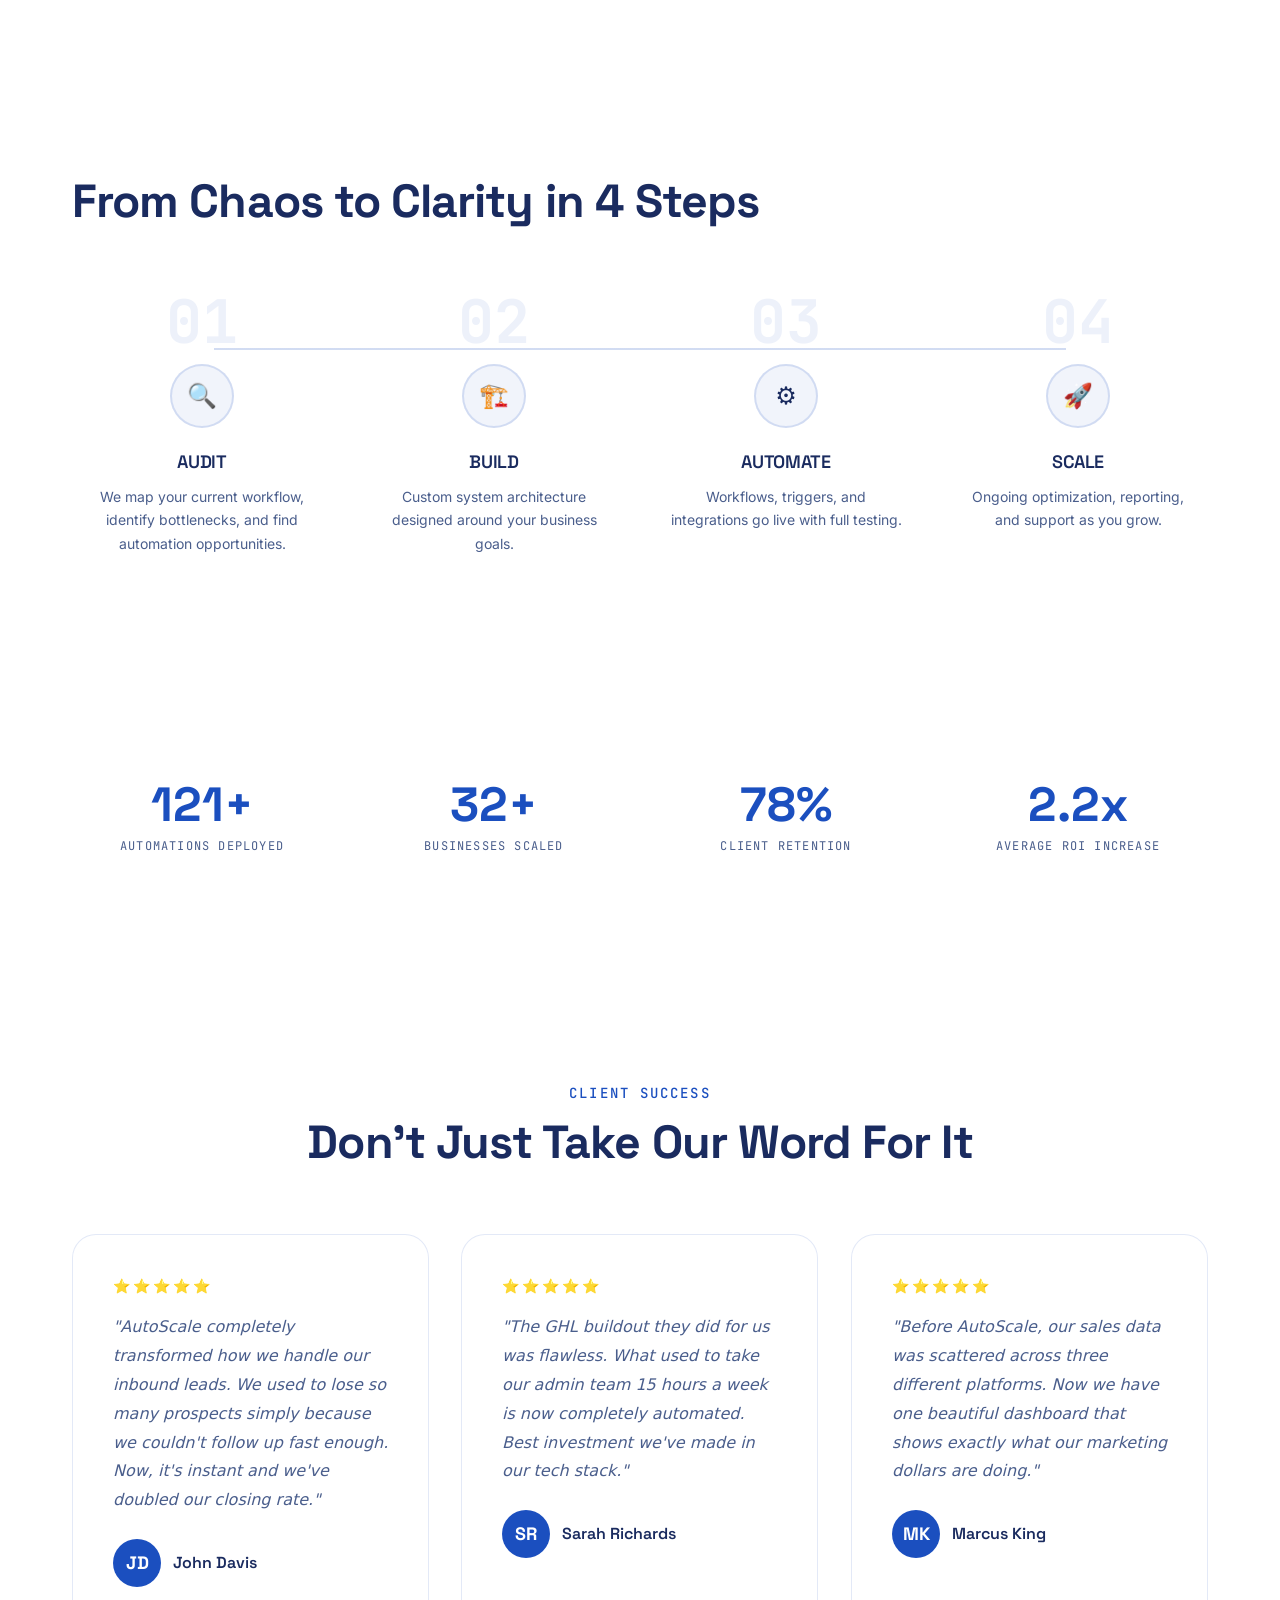
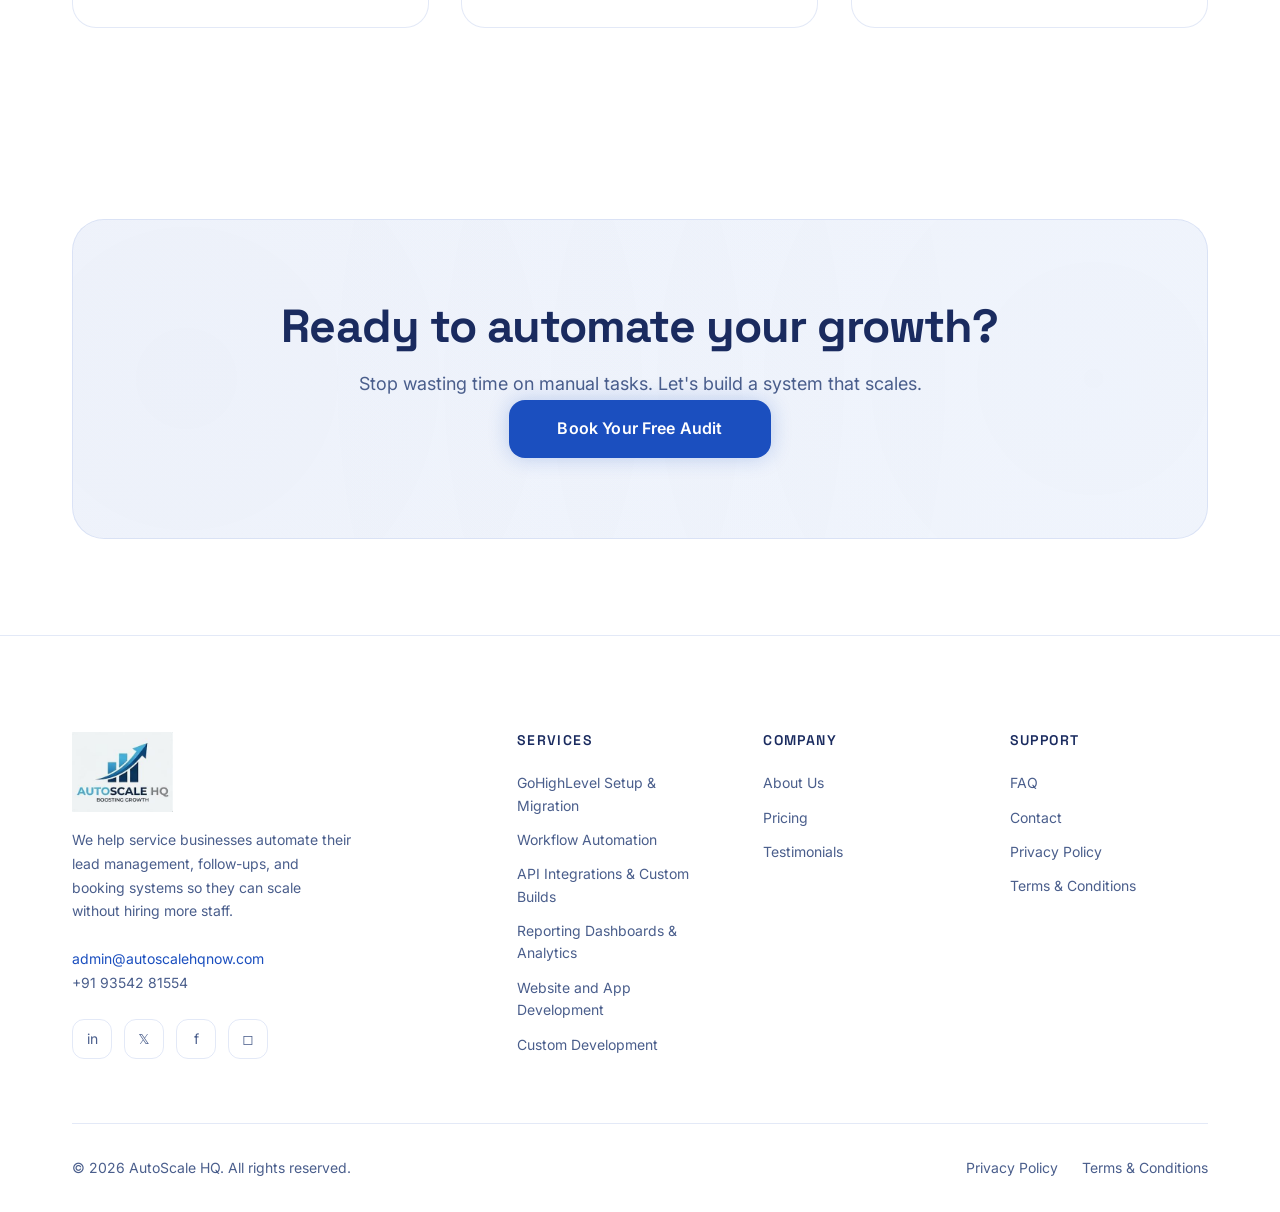
==== commit 6c45a36c: "seo: add Organization JSON-LD structured data to index.html for AI crawlers" ====
--- a/index.html
+++ b/index.html
@@ -27,6 +27,19 @@
   <meta name="twitter:title" content="GoHighLevel Setup &amp; Custom Integration Experts | AutoScale HQ">
   <meta name="twitter:description" content="Expert GoHighLevel setup, GoHighLevel support, Cliniko integrations, Zapier integrations, Make.com integration, n8n, webhooks, API, pipeline management, and lead generation.">
   <meta name="twitter:image" content="https://www.autoscalehqnow.com/assets/logo.png">
+
+  <!-- Schema.org JSON-LD for AI & Google Search -->
+  <script type="application/ld+json">
+  {
+    "@context": "https://schema.org",
+    "@type": "Organization",
+    "name": "AutoScale HQ",
+    "url": "https://www.autoscalehqnow.com/",
+    "logo": "https://www.autoscalehqnow.com/assets/logo.png",
+    "description": "AutoScale HQ provides expert GoHighLevel setup, GoHighLevel support, Cliniko integrations, Zapier integrations, Make.com integration, n8n, API development, and lead generation automation services.",
+    "telephone": "+91 93542 81554"
+  }
+  </script>
 
   <!-- Fonts & Styles -->
   <link rel="preconnect" href="https://fonts.googleapis.com">
